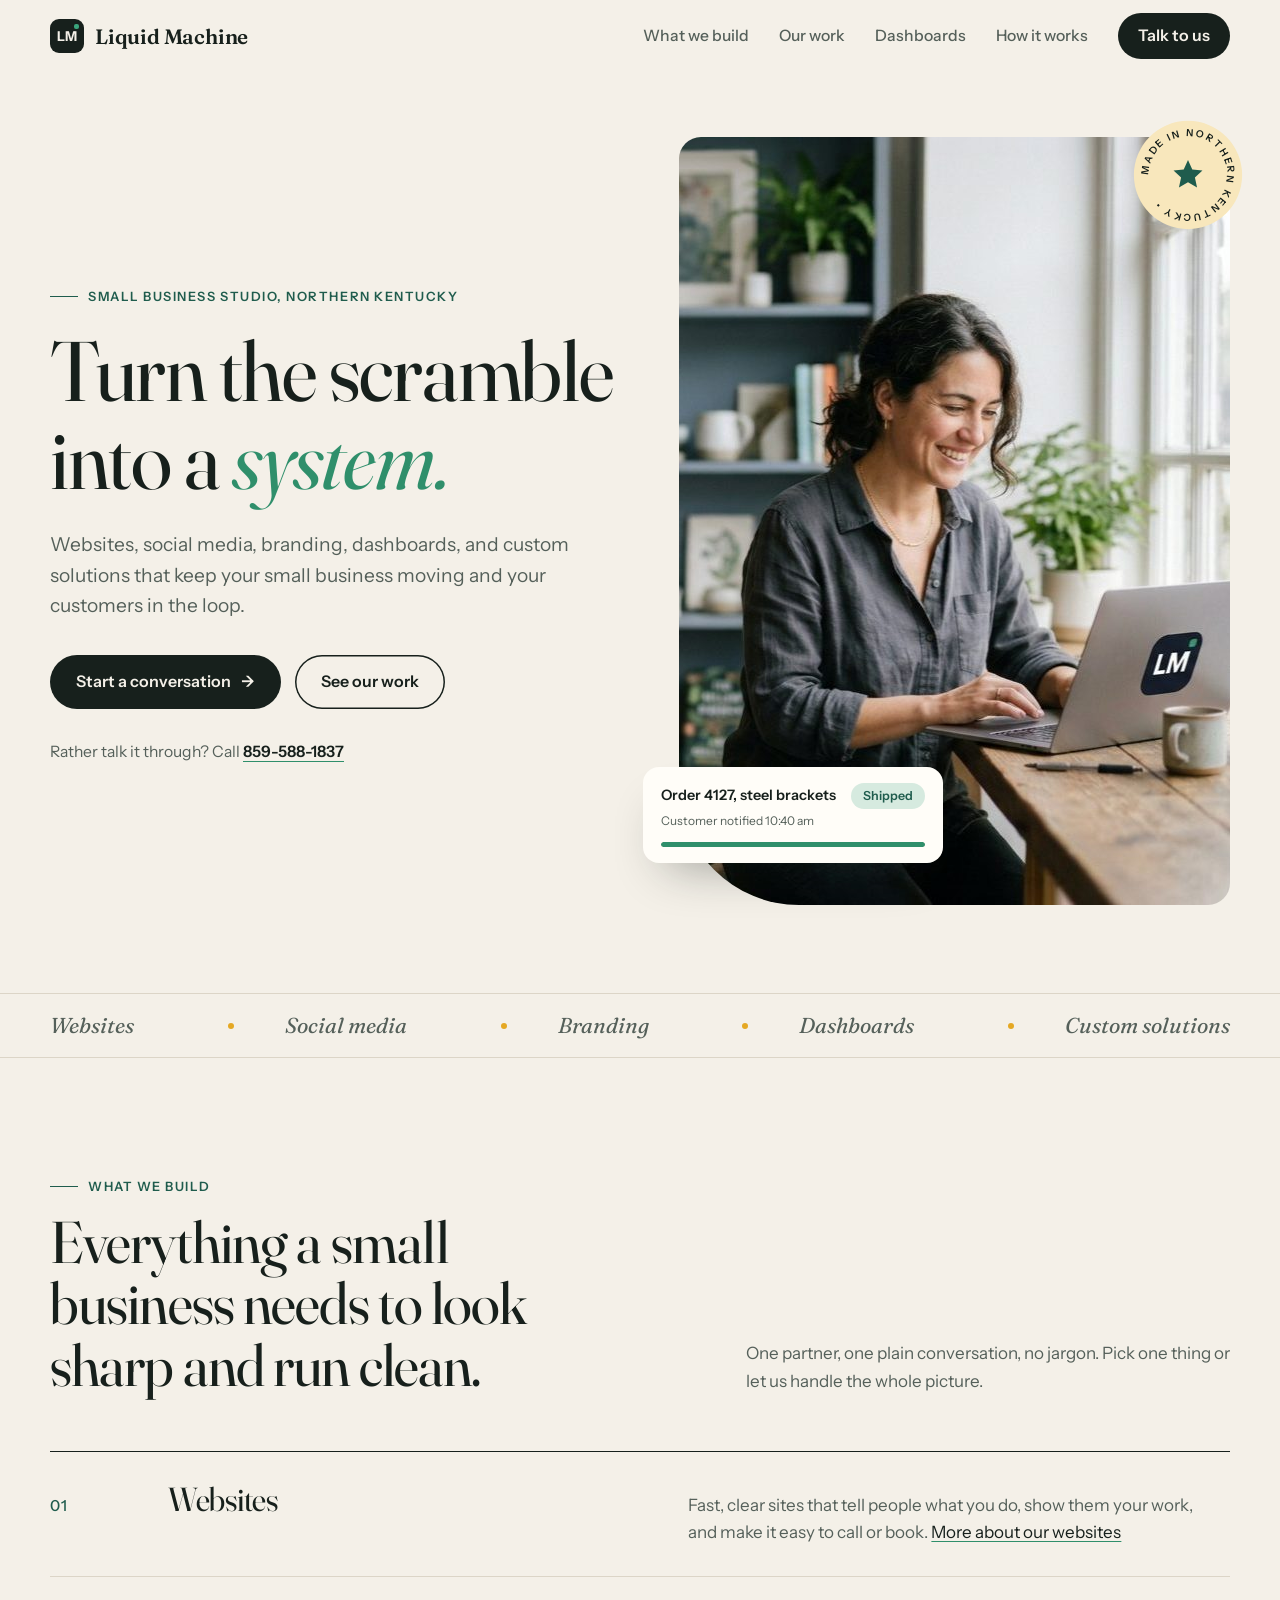
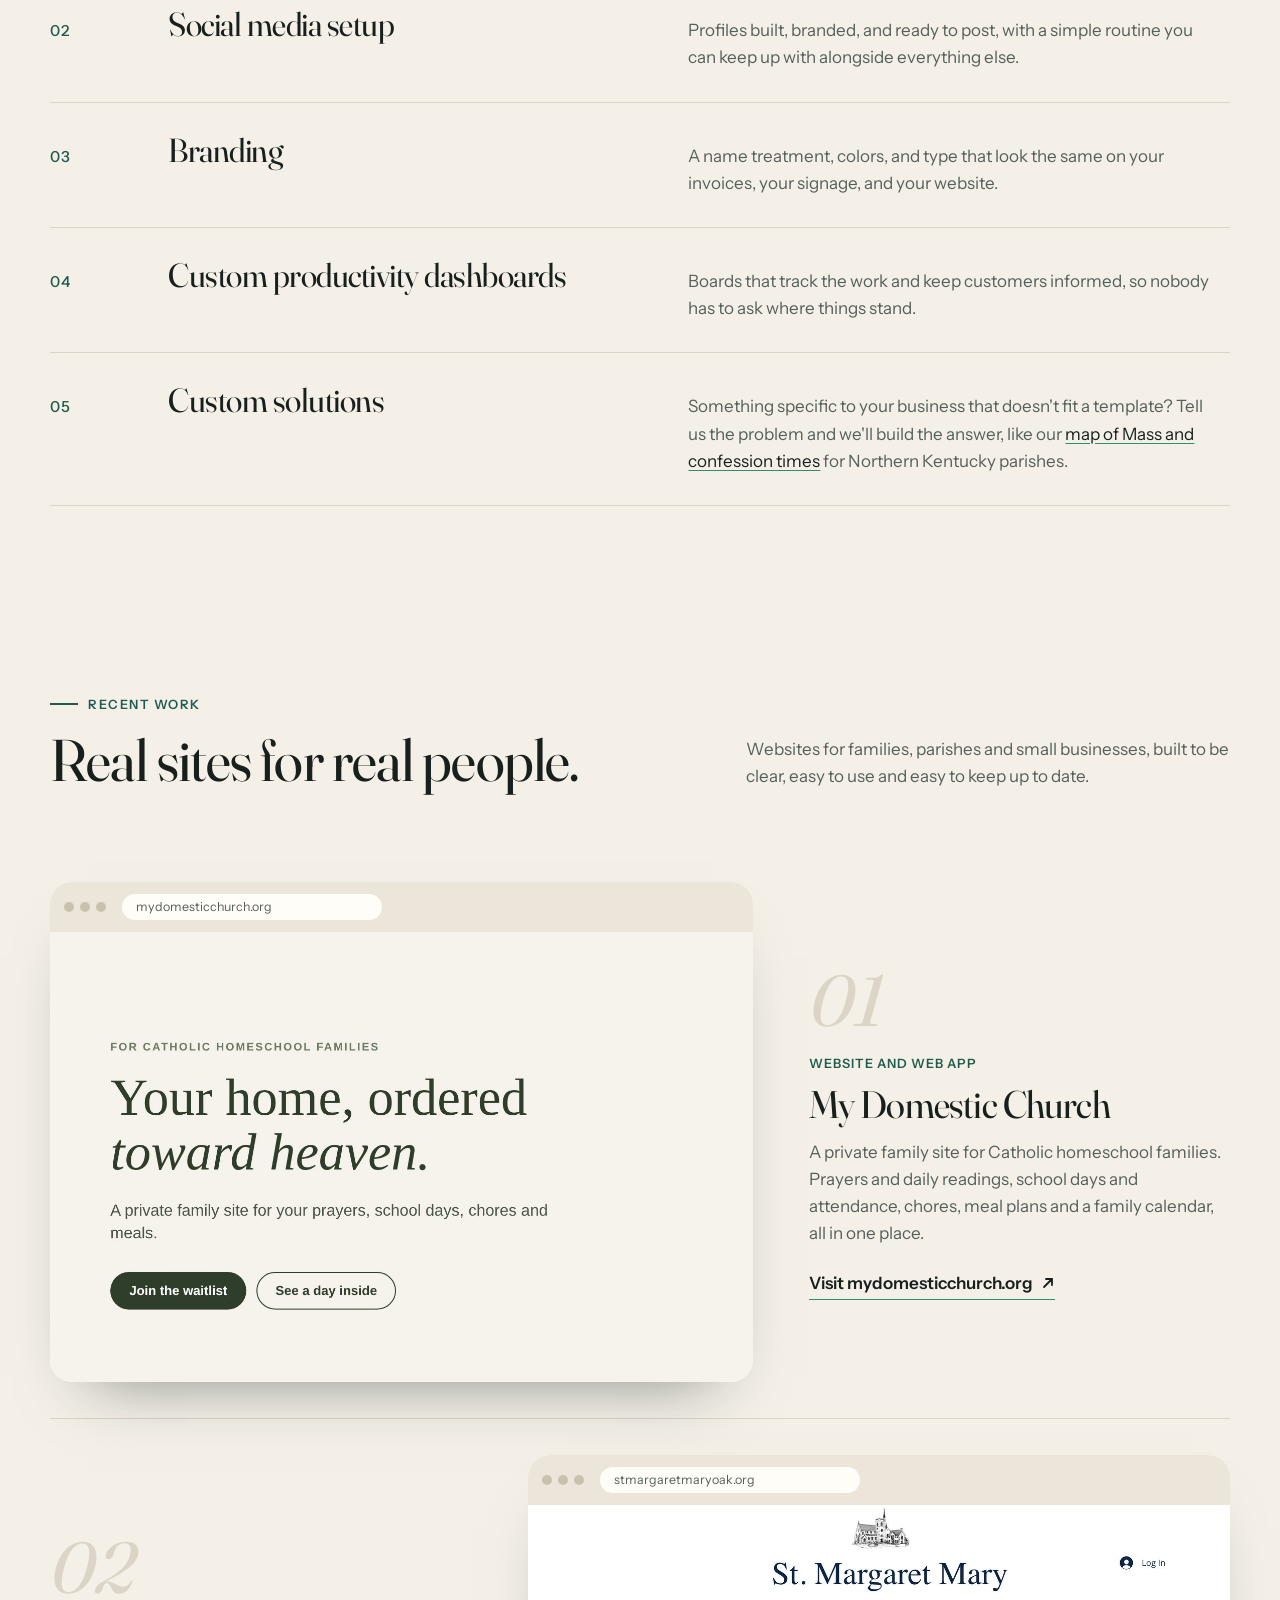
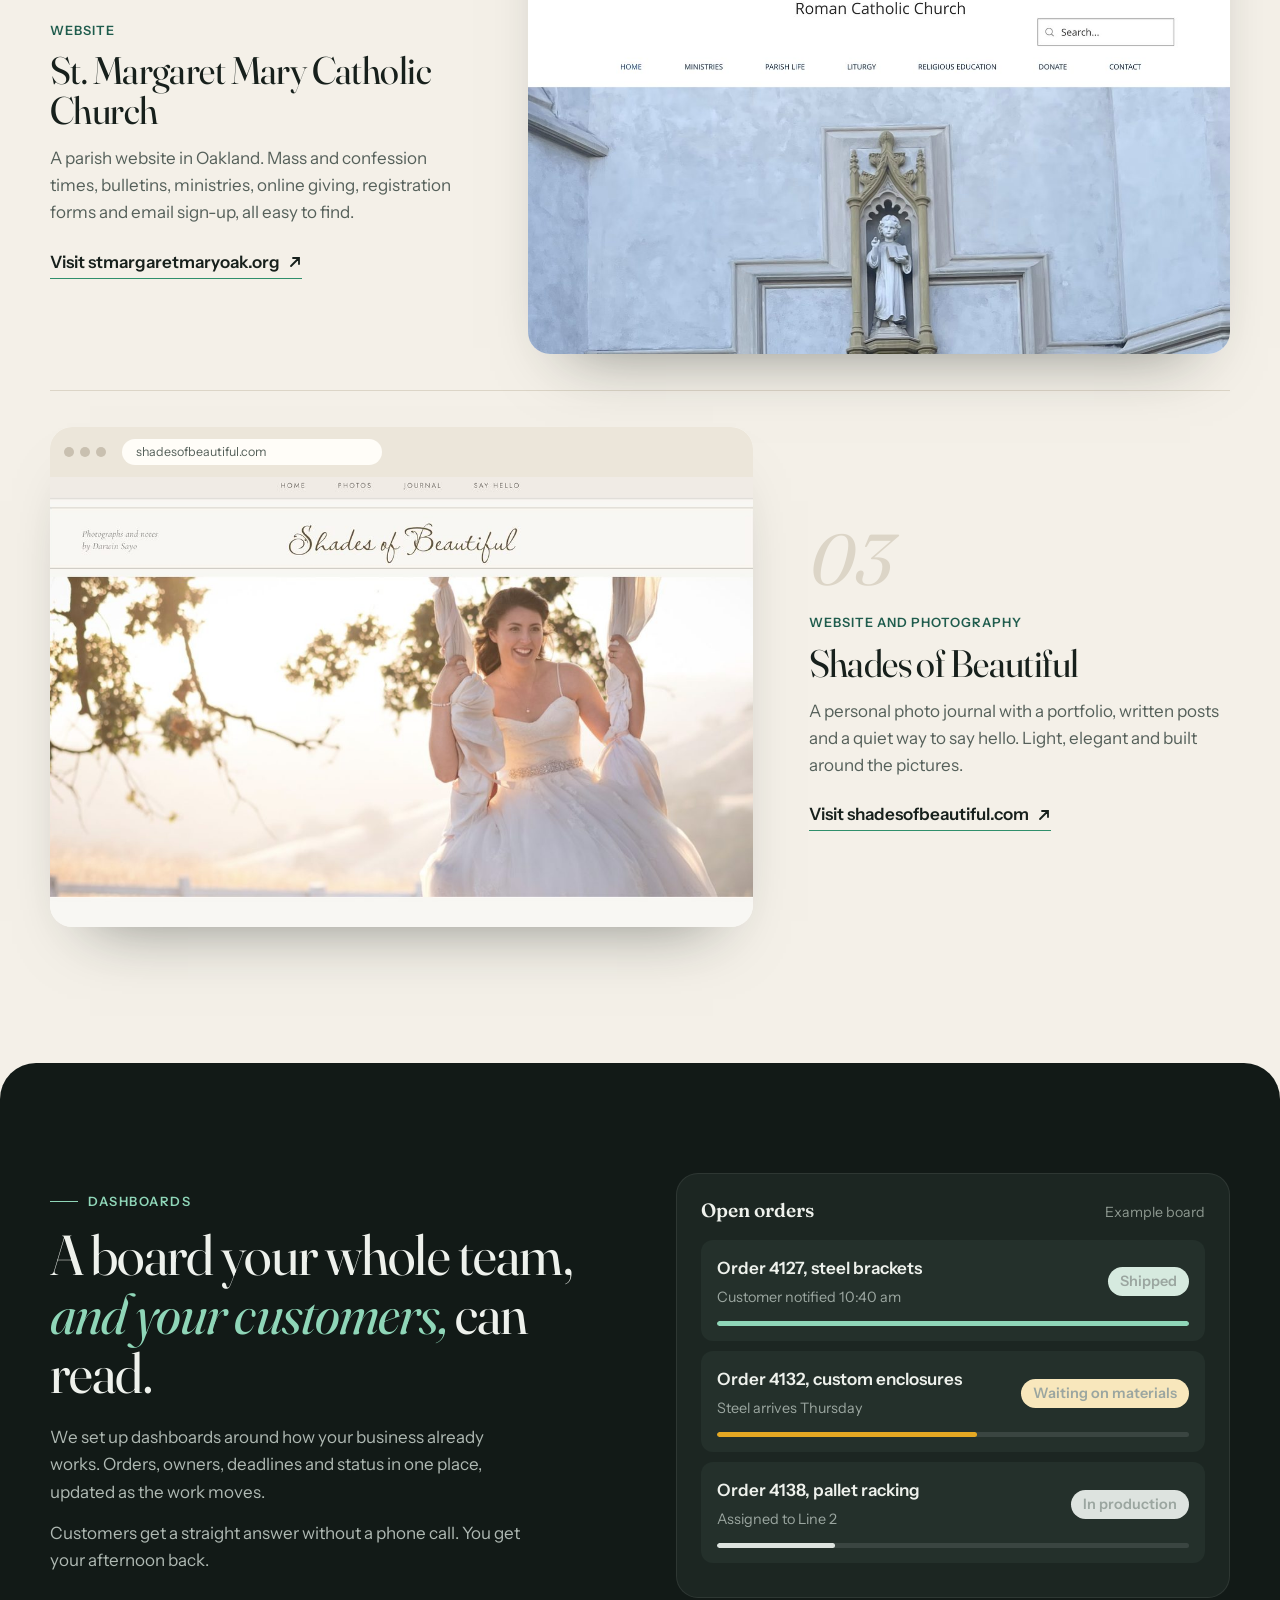
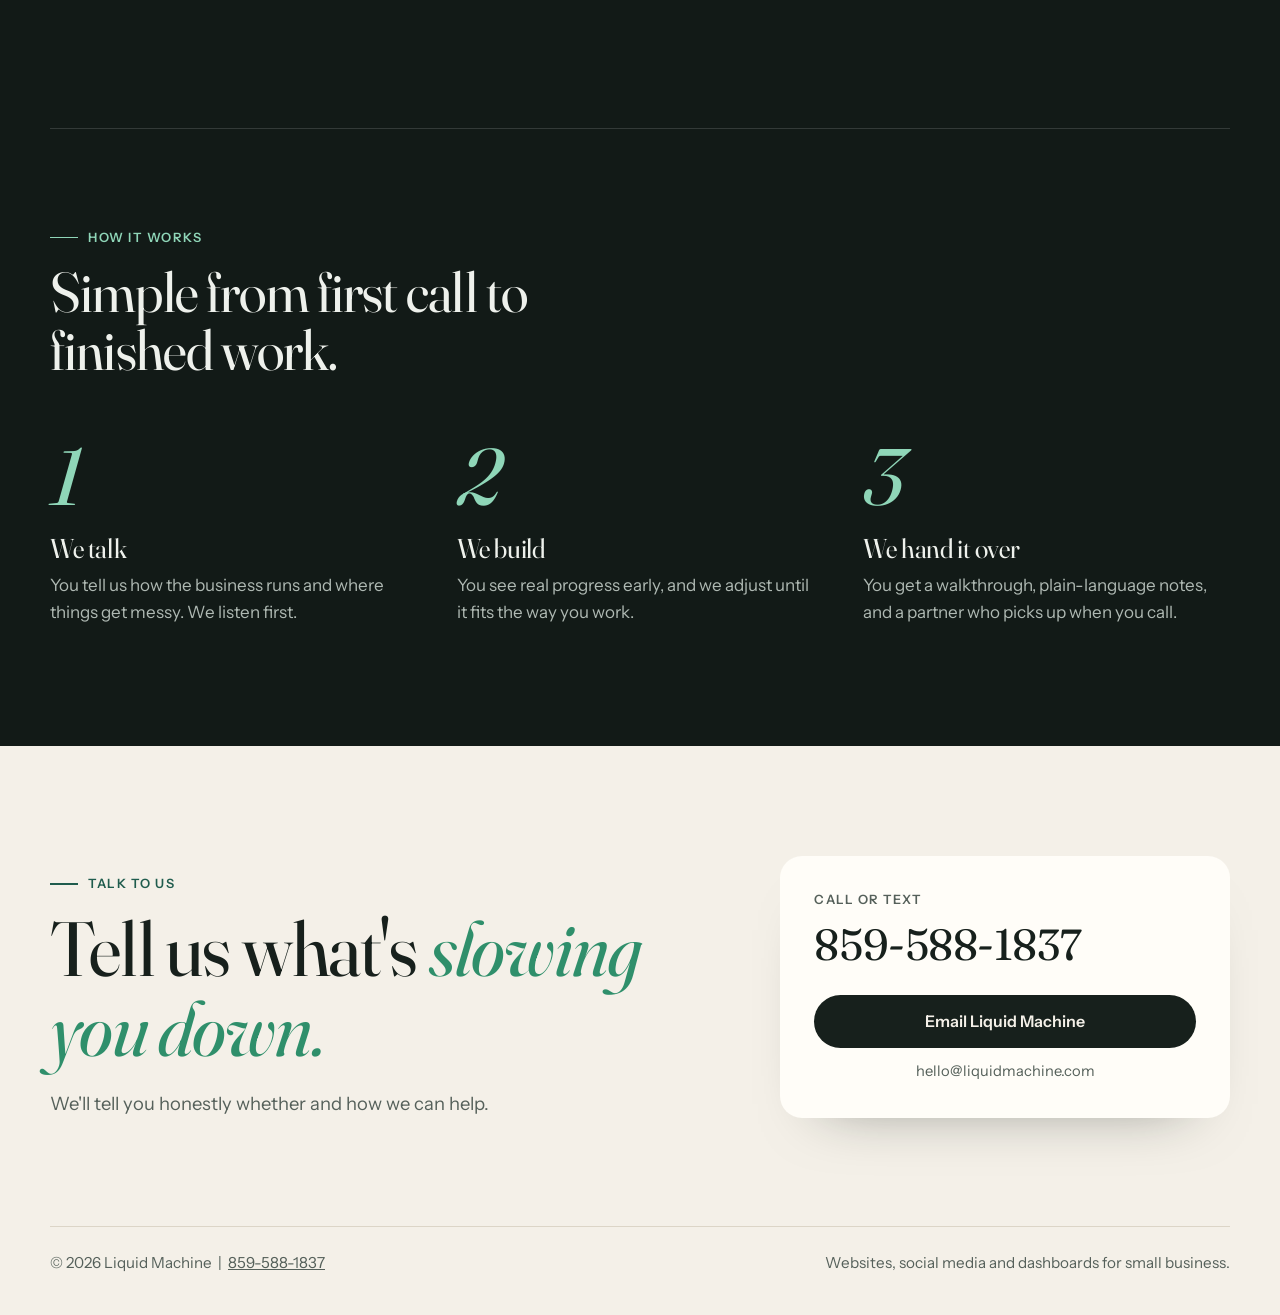
==== index.html @ ddb54cb4 "Redesign home page: warm editorial studio look Warm paper palette, Fraunces display serif, sticky he" ====
<!doctype html>
<html lang="en">
<head>
<!-- Google Tag Manager -->
<script>(function(w,d,s,l,i){w[l]=w[l]||[];w[l].push({'gtm.start':new Date().getTime(),event:'gtm.js'});var f=d.getElementsByTagName(s)[0],j=d.createElement(s),dl=l!='dataLayer'?'&l='+l:'';j.async=true;j.src='https://www.googletagmanager.com/gtm.js?id='+i+dl;f.parentNode.insertBefore(j,f);})(window,document,'script','dataLayer','GTM-MW7QKGRG');</script>
<!-- End Google Tag Manager -->
<meta charset="utf-8">
<meta name="viewport" content="width=device-width, initial-scale=1">
<title>Liquid Machine | Websites, social media and custom solutions for Northern Kentucky small business</title>
<meta name="description" content="Liquid Machine builds websites, sets up social media, shapes brands, and creates dashboards and custom solutions for small businesses in Northern Kentucky.">
<link rel="icon" href="/favicon.svg" type="image/svg+xml">
<meta property="og:title" content="Liquid Machine">
<meta property="og:description" content="Websites, social media, branding and custom dashboards for small business.">
<meta property="og:type" content="website">
<meta name="theme-color" content="#F4F0E8">
<link rel="preload" as="image" href="/hero.jpg">
<meta property="og:image" content="https://liquidmachine.com/hero.jpg">
<link rel="preconnect" href="https://fonts.googleapis.com">
<link rel="preconnect" href="https://fonts.gstatic.com" crossorigin>
<link href="https://fonts.googleapis.com/css2?family=Fraunces:ital,opsz,wght@0,9..144,400;0,9..144,600;1,9..144,400;1,9..144,600&family=Instrument+Sans:wght@400;500;600&display=swap" rel="stylesheet">
<style>
:root{
  --paper:#F4F0E8;      /* warm studio paper */
  --card:#FFFDF8;
  --ink:#17201C;        /* near-black, green-leaning */
  --ink-soft:#55605A;
  --line:#DCD5C7;
  --spruce:#2F8F6B;     /* brand green, deepened for text contrast */
  --spruce-deep:#1F5C4D;
  --spruce-pale:#D6EADF;
  --amber:#E5A823;
  --amber-pale:#F8E7BC;
  --night:#121A17;
  --r:22px;
}
*{box-sizing:border-box;margin:0}
html{scroll-behavior:smooth}
body{background:var(--paper);color:var(--ink);font:400 1.0625rem/1.6 "Instrument Sans",system-ui,sans-serif;-webkit-font-smoothing:antialiased}
h1,h2,h3{font-family:"Fraunces",Georgia,serif;font-weight:400;letter-spacing:-.015em;line-height:1.04;font-variation-settings:"opsz" 120}
em{font-style:italic}
a{color:inherit}
:focus-visible{outline:3px solid var(--spruce);outline-offset:3px;border-radius:6px}
.wrap{width:min(1180px,100% - 40px);margin-inline:auto}
.eyebrow{display:inline-flex;align-items:center;gap:10px;font:600 .8rem "Instrument Sans",sans-serif;letter-spacing:.12em;text-transform:uppercase;color:var(--spruce-deep)}
.eyebrow::before{content:"";width:28px;height:1.5px;background:currentColor}

/* header */
header{position:sticky;top:0;z-index:10;background:rgba(244,240,232,.9);backdrop-filter:saturate(1.4) blur(10px);-webkit-backdrop-filter:saturate(1.4) blur(10px);border-bottom:1px solid transparent;transition:border-color .2s}
header.scrolled{border-bottom-color:var(--line)}
header .wrap{display:flex;align-items:center;justify-content:space-between;gap:16px;height:72px}
.brand{display:flex;align-items:center;gap:11px;font:600 1.3rem "Fraunces",serif;text-decoration:none;letter-spacing:-.01em}
.mark{width:34px;height:34px;border-radius:9px;background:var(--ink);color:var(--paper);display:grid;place-items:center;font:700 .85rem "Instrument Sans",sans-serif;letter-spacing:-.02em;position:relative}
.mark::after{content:"";position:absolute;right:5px;top:5px;width:5px;height:5px;border-radius:2px;background:#3AA57C}
nav{display:flex;gap:30px;align-items:center;font-weight:500;font-size:.98rem}
nav a{text-decoration:none;color:var(--ink-soft)}
nav a:hover{color:var(--ink)}
.btn{display:inline-flex;align-items:center;gap:10px;background:var(--ink);color:var(--paper);font-weight:600;text-decoration:none;padding:14px 26px;border-radius:999px;transition:transform .15s,background .15s;border:0;cursor:pointer;font-size:1rem;font-family:inherit}
.btn:hover{background:var(--spruce-deep);transform:translateY(-2px)}
.btn.ghost{background:transparent;color:var(--ink);box-shadow:inset 0 0 0 1.5px var(--ink)}
.btn.ghost:hover{background:var(--ink);color:var(--paper)}
nav .btn{padding:10px 20px;color:var(--paper)}
nav .btn:hover{color:var(--paper)}

/* hero */
.hero{padding:64px 0 88px}
.hero .wrap{display:grid;grid-template-columns:1.02fr .98fr;gap:56px;align-items:center}
.hero h1{font-size:clamp(3rem,6.6vw,5.9rem);margin:22px 0 26px}
.hero h1 em{color:var(--spruce)}
.hero .lead{font-size:1.2rem;color:var(--ink-soft);max-width:40ch;margin-bottom:34px}
.hero .actions{display:flex;gap:14px;flex-wrap:wrap;align-items:center}
.hero .call{margin-top:30px;font-size:.98rem;color:var(--ink-soft)}
.hero .call a{color:var(--ink);font-weight:600;text-decoration:none;border-bottom:1.5px solid var(--spruce)}
.photo{position:relative}
.photo img{display:block;width:100%;aspect-ratio:4/4.4;object-fit:cover;object-position:68% center;border-radius:var(--r) var(--r) var(--r) 120px}
.status{position:absolute;left:-36px;bottom:42px;width:min(300px,80%);background:var(--card);border-radius:16px;padding:16px 18px;box-shadow:0 24px 50px -24px rgba(23,32,28,.45);font-size:.9rem}
.status b{display:block;font-weight:600}
.status small{display:block;color:var(--ink-soft);margin-top:2px}
.status .row{display:flex;justify-content:space-between;align-items:center;gap:10px}
.status .bar{height:5px;border-radius:5px;background:var(--line);margin-top:12px;overflow:hidden}
.status .bar i{display:block;height:100%;width:100%;background:var(--spruce);border-radius:5px}
.stamp{position:absolute;right:-14px;top:-18px;width:112px;height:112px}
.stamp text{font:600 10.5px "Instrument Sans",sans-serif;letter-spacing:.22em;text-transform:uppercase;fill:var(--ink)}

/* strip */
.strip{border-block:1px solid var(--line);padding:18px 0;overflow:hidden}
.strip ul{list-style:none;padding:0;display:flex;gap:36px;justify-content:space-between;flex-wrap:wrap;font:400 1.35rem "Fraunces",serif;font-style:italic;color:var(--ink-soft)}
.strip li{display:flex;align-items:center;gap:36px}
.strip li+li::before{content:"";width:6px;height:6px;border-radius:50%;background:var(--amber);margin-left:-36px;margin-right:0;position:relative;left:-15px}

/* section heads */
.head{display:grid;grid-template-columns:1fr 1fr;gap:40px;align-items:end;margin-bottom:56px}
.head h2{font-size:clamp(2.4rem,4.6vw,3.9rem);margin-top:16px}
.head p{color:var(--ink-soft);max-width:44ch;justify-self:end}

/* services */
.services{padding:110px 0 90px}
.svc-list{list-style:none;padding:0;counter-reset:n;border-top:1px solid var(--ink)}
.svc{display:grid;grid-template-columns:90px 1fr 1.1fr;gap:28px;align-items:baseline;padding:30px 0;border-bottom:1px solid var(--line);counter-increment:n;transition:background .2s,padding .2s}
.svc::before{content:"0" counter(n);font:500 .95rem "Instrument Sans",sans-serif;color:var(--spruce-deep);letter-spacing:.06em}
.svc h3{font-size:clamp(1.7rem,2.6vw,2.3rem)}
.svc p{color:var(--ink-soft);max-width:48ch}
.svc p a{color:var(--ink);text-underline-offset:3px;text-decoration-color:var(--spruce)}
@media (hover:hover){.svc:hover{background:var(--card);padding-inline:20px;border-radius:14px;border-bottom-color:transparent}}

/* recent work */
.work{padding:90px 0 100px}
.case{display:grid;grid-template-columns:1.25fr .75fr;gap:56px;align-items:center;text-decoration:none;padding:36px 0}
.case+.case{border-top:1px solid var(--line)}
.case:nth-of-type(even){grid-template-columns:.75fr 1.25fr}
.case:nth-of-type(even) .shot{order:2}
.shot{background:var(--card);border-radius:var(--r);overflow:hidden;box-shadow:0 34px 64px -40px rgba(23,32,28,.55);transition:transform .35s cubic-bezier(.2,.7,.2,1),box-shadow .35s}
.shot .frame{display:flex;gap:6px;align-items:center;padding:12px 14px;background:#ECE6DA}
.shot .frame i{width:10px;height:10px;border-radius:50%;background:#C9C0B0}
.shot .frame span{margin-left:10px;flex:1;max-width:260px;background:var(--card);border-radius:999px;padding:3px 14px;font-size:.78rem;color:var(--ink-soft);white-space:nowrap;overflow:hidden;text-overflow:ellipsis}
.shot img{display:block;width:100%;height:auto;aspect-ratio:10/6.4;object-fit:cover;object-position:top center}
.case:hover .shot{transform:translateY(-6px) rotate(-.4deg);box-shadow:0 44px 70px -40px rgba(23,32,28,.6)}
.case .num{font:400 4.5rem/1 "Fraunces",serif;font-style:italic;color:var(--line)}
.case .tag{display:inline-block;margin:18px 0 10px;font-size:.8rem;font-weight:600;letter-spacing:.08em;text-transform:uppercase;color:var(--spruce-deep)}
.case h3{font-size:clamp(1.9rem,3vw,2.6rem);margin-bottom:14px}
.case p{color:var(--ink-soft);max-width:40ch}
.case .visit{display:inline-flex;gap:8px;align-items:center;margin-top:22px;font-weight:600;border-bottom:1.5px solid var(--spruce);padding-bottom:2px}
.case .visit svg{transition:transform .2s}
.case:hover .visit svg{transform:translate(3px,-3px)}

/* dashboards */
.board{background:var(--night);color:#EEF1EC;padding:110px 0;border-radius:36px 36px 0 0}
.board .wrap{display:grid;grid-template-columns:1fr 1fr;gap:72px;align-items:center}
.board .eyebrow{color:#8FD6B8}
.board h2{font-size:clamp(2.3rem,4.4vw,3.7rem);margin:16px 0 22px}
.board h2 em{color:#8FD6B8}
.board p{color:#AFB9B3;max-width:44ch;margin-bottom:14px}
.card{background:#1C2622;border:1px solid rgba(255,255,255,.08);border-radius:var(--r);padding:24px}
.card-head{display:flex;justify-content:space-between;align-items:baseline;margin-bottom:16px}
.card-head b{font:600 1.2rem "Fraunces",serif}
.card-head small{color:#8C978F}
.job{display:grid;grid-template-columns:1fr auto;gap:4px 12px;background:#24302B;padding:15px 16px;border-radius:12px;margin-bottom:10px}
.job b{font-weight:600}
.job span{font-size:.9rem;color:#9BA6A0}
.pill{font-size:.78rem;font-weight:600;padding:3px 12px;border-radius:999px;align-self:center;grid-row:span 2}
.p1{background:var(--spruce-pale);color:var(--spruce-deep)}
.p2{background:var(--amber-pale);color:#7A5400}
.p3{background:#DDE3DF;color:var(--ink)}
.bar{grid-column:1/-1;height:5px;border-radius:5px;background:rgba(255,255,255,.1);overflow:hidden;margin-top:8px}
.bar i{display:block;height:100%;background:#8FD6B8;border-radius:5px}
.card .job:nth-child(3) .bar i{background:var(--amber)}
.card .job:nth-child(4) .bar i{background:#DDE3DF}
.job{transition:opacity .5s ease,transform .5s cubic-bezier(.2,.7,.2,1)}
.card .job:nth-child(3){transition-delay:.15s}.card .job:nth-child(4){transition-delay:.3s}
.js .card:not(.in) .job{opacity:0;transform:translateY(14px)}
.js .card.in .bar i{animation:fill 1.2s cubic-bezier(.3,.7,.2,1) .5s both}
@keyframes fill{from{width:0}}

/* process */
.process{background:var(--night);color:#EEF1EC;padding:20px 0 120px}
.process .inner{border-top:1px solid rgba(255,255,255,.14);padding-top:90px}
.process h2{font-size:clamp(2.3rem,4.4vw,3.7rem);max-width:16ch;margin:16px 0 56px}
.process .eyebrow{color:#8FD6B8}
.steps{display:grid;grid-template-columns:repeat(3,1fr);gap:40px;counter-reset:s}
.step{counter-increment:s}
.step::before{content:counter(s);display:block;font:400 5rem/1 "Fraunces",serif;font-style:italic;color:#8FD6B8;margin-bottom:18px}
.step h3{font-size:1.7rem;margin-bottom:10px}
.step p{color:#AFB9B3;max-width:32ch}

/* contact */
.contact{padding:110px 0 80px}
.contact .wrap{display:grid;grid-template-columns:1.2fr .8fr;gap:56px;align-items:end}
.contact h2{font-size:clamp(2.8rem,6vw,5.2rem);margin-top:16px}
.contact h2 em{color:var(--spruce)}
.contact p{color:var(--ink-soft);margin-top:20px;max-width:40ch;font-size:1.15rem}
.reach{background:var(--card);border-radius:var(--r);padding:34px;box-shadow:0 30px 60px -44px rgba(23,32,28,.5)}
.reach small{display:block;font-size:.8rem;font-weight:600;letter-spacing:.1em;text-transform:uppercase;color:var(--ink-soft)}
.reach .phone{display:block;font:400 clamp(2rem,3.4vw,2.8rem) "Fraunces",serif;text-decoration:none;margin:6px 0 24px;letter-spacing:-.01em}
.reach .phone:hover{color:var(--spruce-deep)}
.reach .btn{width:100%;justify-content:center}
.reach .mail{display:block;text-align:center;margin-top:12px;font-size:.92rem;color:var(--ink-soft)}
footer{padding:28px 0 40px;color:var(--ink-soft);font-size:.95rem}
footer .wrap{display:flex;justify-content:space-between;gap:12px;flex-wrap:wrap;border-top:1px solid var(--line);padding-top:24px}

/* entrance */
.js .rise{opacity:0;transform:translateY(18px);transition:opacity .7s ease,transform .7s cubic-bezier(.2,.7,.2,1)}
.js .rise.in{opacity:1;transform:none}
@media (prefers-reduced-motion:reduce){.job,.js .rise{transition:none}.js .card.in .bar i{animation:none}.shot,.case .visit svg{transition:none}}

@media (max-width:900px){
  nav a:not(.btn){display:none}
  .hero{padding:36px 0 64px}
  .hero .wrap,.board .wrap,.contact .wrap,.head{grid-template-columns:1fr}
  .hero .wrap{gap:48px}
  .photo{margin:0 6px 0 18px}
  .photo img{aspect-ratio:4/3.8}
  .status{left:-18px}
  .stamp{width:92px;height:92px;right:-6px}
  .head{gap:16px;margin-bottom:36px}
  .head p{justify-self:start}
  .svc{grid-template-columns:1fr;gap:6px;padding:24px 0}
  .case,.case:nth-of-type(even){grid-template-columns:1fr;gap:28px}
  .case:nth-of-type(even) .shot{order:0}
  .case .num{display:none}
  .case .tag{margin-top:0}
  .board .wrap{gap:44px}
  .steps{grid-template-columns:1fr;gap:34px}
  .strip ul{justify-content:flex-start;gap:8px 30px;font-size:1.1rem}
  .strip li+li::before{display:none}
  .services,.work,.board,.contact{padding-block:72px}
  .process{padding-bottom:80px}
  .process .inner{padding-top:64px}
}
</style>
</head>
<body>
<!-- Google Tag Manager (noscript) -->
<noscript><iframe src="https://www.googletagmanager.com/ns.html?id=GTM-MW7QKGRG" height="0" width="0" style="display:none;visibility:hidden"></iframe></noscript>
<!-- End Google Tag Manager (noscript) -->

<header>
  <div class="wrap">
    <a class="brand" href="#top" aria-label="Liquid Machine home"><span class="mark" aria-hidden="true">LM</span>Liquid Machine</a>
    <nav aria-label="Main">
      <a href="#services">What we build</a>
      <a href="#work">Our work</a>
      <a href="#dashboards">Dashboards</a>
      <a href="#process">How it works</a>
      <a class="btn" href="#contact">Talk to us</a>
    </nav>
  </div>
</header>

<main id="top">
<section class="hero">
  <div class="wrap">
    <div class="copy">
      <span class="eyebrow">Small business studio, Northern Kentucky</span>
      <h1>Turn the scramble into a <em>system.</em></h1>
      <p class="lead">Websites, social media, branding, dashboards, and custom solutions that keep your small business moving and your customers in the loop.</p>
      <div class="actions">
        <a class="btn" href="#contact">Start a conversation <span aria-hidden="true">&rarr;</span></a>
        <a class="btn ghost" href="#work">See our work</a>
      </div>
      <p class="call">Rather talk it through? Call <a href="tel:+18595881837">859-588-1837</a></p>
    </div>
    <div class="photo">
      <img src="/hero.jpg" alt="A small business owner smiling at her laptop by a sunny café window" width="1428" height="768">
      <svg class="stamp" viewBox="0 0 120 120" aria-hidden="true">
        <circle cx="60" cy="60" r="58" fill="#F8E7BC"/>
        <path id="ring" d="M60 60m-42 0a42 42 0 1 1 84 0a42 42 0 1 1-84 0" fill="none"/>
        <text><textPath href="#ring">Made in Northern Kentucky &bull; </textPath></text>
        <path d="M60 44l4.6 10 10.9 1.2-8.1 7.4 2.3 10.7L60 67.8 50.3 73.3l2.3-10.7-8.1-7.4 10.9-1.2z" fill="#1F5C4D"/>
      </svg>
      <div class="status" aria-hidden="true">
        <div class="row"><b>Order 4127, steel brackets</b><span class="pill p1">Shipped</span></div>
        <small>Customer notified 10:40 am</small>
        <div class="bar"><i></i></div>
      </div>
    </div>
  </div>
</section>

<div class="strip" aria-hidden="true">
  <div class="wrap">
    <ul><li>Websites</li><li>Social media</li><li>Branding</li><li>Dashboards</li><li>Custom solutions</li></ul>
  </div>
</div>

<section class="services" id="services">
  <div class="wrap">
    <div class="head rise">
      <div><span class="eyebrow">What we build</span><h2>Everything a small business needs to look sharp and run clean.</h2></div>
      <p>One partner, one plain conversation, no jargon. Pick one thing or let us handle the whole picture.</p>
    </div>
    <ol class="svc-list">
      <li class="svc"><h3>Websites</h3><p>Fast, clear sites that tell people what you do, show them your work, and make it easy to call or book. <a href="/websites/">More about our websites</a></p></li>
      <li class="svc"><h3>Social media setup</h3><p>Profiles built, branded, and ready to post, with a simple routine you can keep up with alongside everything else.</p></li>
      <li class="svc"><h3>Branding</h3><p>A name treatment, colors, and type that look the same on your invoices, your signage, and your website.</p></li>
      <li class="svc"><h3>Custom productivity dashboards</h3><p>Boards that track the work and keep customers informed, so nobody has to ask where things stand.</p></li>
      <li class="svc"><h3>Custom solutions</h3><p>Something specific to your business that doesn't fit a template? Tell us the problem and we'll build the answer, like our <a href="https://manymanytoes.com/parishtimes/" target="_blank" rel="noopener">map of Mass and confession times</a> for Northern Kentucky parishes.</p></li>
    </ol>
  </div>
</section>

<section class="work" id="work">
  <div class="wrap">
    <div class="head rise">
      <div><span class="eyebrow">Recent work</span><h2>Real sites for real people.</h2></div>
      <p>Websites for families, parishes and small businesses, built to be clear, easy to use and easy to keep up to date.</p>
    </div>

    <a class="case rise" href="https://mydomesticchurch.org" target="_blank" rel="noopener">
      <div class="shot">
        <div class="frame"><i></i><i></i><i></i><span>mydomesticchurch.org</span></div>
        <img src="/work-mydomesticchurch.jpg" alt="My Domestic Church homepage: the headline Your home, ordered toward heaven, for Catholic homeschool families" width="1400" height="970" loading="lazy">
      </div>
      <div class="cap">
        <span class="num" aria-hidden="true">01</span><br>
        <span class="tag">Website and web app</span>
        <h3>My Domestic Church</h3>
        <p>A private family site for Catholic homeschool families. Prayers and daily readings, school days and attendance, chores, meal plans and a family calendar, all in one place.</p>
        <span class="visit">Visit mydomesticchurch.org <svg width="14" height="14" viewBox="0 0 14 14" aria-hidden="true"><path d="M3 11L11 3M5 3h6v6" stroke="currentColor" stroke-width="1.8" fill="none" stroke-linecap="round"/></svg></span>
      </div>
    </a>

    <a class="case rise" href="https://www.stmargaretmaryoak.org/" target="_blank" rel="noopener">
      <div class="shot">
        <div class="frame"><i></i><i></i><i></i><span>stmargaretmaryoak.org</span></div>
        <img src="/work-smm.jpg" alt="St. Margaret Mary Catholic Church homepage: parish name over a photo of a statue in a Gothic niche" width="1400" height="969" loading="lazy">
      </div>
      <div class="cap">
        <span class="num" aria-hidden="true">02</span><br>
        <span class="tag">Website</span>
        <h3>St. Margaret Mary Catholic Church</h3>
        <p>A parish website in Oakland. Mass and confession times, bulletins, ministries, online giving, registration forms and email sign-up, all easy to find.</p>
        <span class="visit">Visit stmargaretmaryoak.org <svg width="14" height="14" viewBox="0 0 14 14" aria-hidden="true"><path d="M3 11L11 3M5 3h6v6" stroke="currentColor" stroke-width="1.8" fill="none" stroke-linecap="round"/></svg></span>
      </div>
    </a>

    <a class="case rise" href="https://shadesofbeautiful.com" target="_blank" rel="noopener">
      <div class="shot">
        <div class="frame"><i></i><i></i><i></i><span>shadesofbeautiful.com</span></div>
        <img src="/work-shades.jpg" alt="Shades of Beautiful homepage: script wordmark above a sunlit photo of a bride on a fabric swing" width="1400" height="737" loading="lazy">
      </div>
      <div class="cap">
        <span class="num" aria-hidden="true">03</span><br>
        <span class="tag">Website and photography</span>
        <h3>Shades of Beautiful</h3>
        <p>A personal photo journal with a portfolio, written posts and a quiet way to say hello. Light, elegant and built around the pictures.</p>
        <span class="visit">Visit shadesofbeautiful.com <svg width="14" height="14" viewBox="0 0 14 14" aria-hidden="true"><path d="M3 11L11 3M5 3h6v6" stroke="currentColor" stroke-width="1.8" fill="none" stroke-linecap="round"/></svg></span>
      </div>
    </a>
  </div>
</section>

<section class="board" id="dashboards">
  <div class="wrap">
    <div class="rise">
      <span class="eyebrow">Dashboards</span>
      <h2>A board your whole team, <em>and your customers,</em> can read.</h2>
      <p>We set up dashboards around how your business already works. Orders, owners, deadlines and status in one place, updated as the work moves.</p>
      <p>Customers get a straight answer without a phone call. You get your afternoon back.</p>
    </div>
    <div class="card" aria-label="Example job board">
      <div class="card-head"><b>Open orders</b><small>Example board</small></div>
      <div class="job"><div><b>Order 4127, steel brackets</b></div><span class="pill p1">Shipped</span><span>Customer notified 10:40 am</span><div class="bar"><i style="width:100%"></i></div></div>
      <div class="job"><div><b>Order 4132, custom enclosures</b></div><span class="pill p2">Waiting on materials</span><span>Steel arrives Thursday</span><div class="bar"><i style="width:55%"></i></div></div>
      <div class="job"><div><b>Order 4138, pallet racking</b></div><span class="pill p3">In production</span><span>Assigned to Line 2</span><div class="bar"><i style="width:25%"></i></div></div>
    </div>
  </div>
</section>

<section class="process" id="process">
  <div class="wrap">
    <div class="inner">
      <span class="eyebrow">How it works</span>
      <h2>Simple from first call to finished work.</h2>
      <div class="steps">
        <div class="step rise"><h3>We talk</h3><p>You tell us how the business runs and where things get messy. We listen first.</p></div>
        <div class="step rise"><h3>We build</h3><p>You see real progress early, and we adjust until it fits the way you work.</p></div>
        <div class="step rise"><h3>We hand it over</h3><p>You get a walkthrough, plain-language notes, and a partner who picks up when you call.</p></div>
      </div>
    </div>
  </div>
</section>

<section class="contact" id="contact">
  <div class="wrap">
    <div>
      <span class="eyebrow">Talk to us</span>
      <h2>Tell us what's <em>slowing you down.</em></h2>
      <p>We'll tell you honestly whether and how we can help.</p>
    </div>
    <div class="reach">
      <!-- TODO: replace with the real business email or a contact form -->
      <small>Call or text</small>
      <a class="phone" href="tel:+18595881837">859-588-1837</a>
      <a class="btn" href="mailto:hello@liquidmachine.com?subject=Project%20inquiry">Email Liquid Machine</a>
      <span class="mail">hello@liquidmachine.com</span>
    </div>
  </div>
</section>
</main>

<footer>
  <div class="wrap"><span>&copy; 2026 Liquid Machine &nbsp;|&nbsp; <a href="tel:+18595881837">859-588-1837</a></span><span>Websites, social media and dashboards for small business.</span></div>
</footer>
<!-- Cloudflare Web Analytics --><script type='module' src='https://static.cloudflareinsights.com/beacon.min.js' data-cf-beacon='{"token": "c030f8a532584bfa90668305cb51b236"}'></script><!-- End Cloudflare Web Analytics -->
<script>
(function(){
  var head=document.querySelector("header");
  function onScroll(){head.classList.toggle("scrolled",window.scrollY>8)}
  window.addEventListener("scroll",onScroll,{passive:true});onScroll();
  var reduce=window.matchMedia("(prefers-reduced-motion: reduce)").matches;
  if(reduce||!("IntersectionObserver" in window))return;
  document.documentElement.classList.add("js");
  var io=new IntersectionObserver(function(entries){
    entries.forEach(function(e){if(e.isIntersecting){e.target.classList.add("in");io.unobserve(e.target)}});
  },{threshold:.2,rootMargin:"0px 0px -40px 0px"});
  document.querySelectorAll(".rise,.card").forEach(function(el){io.observe(el)});
})();
</script>
</body>
</html>
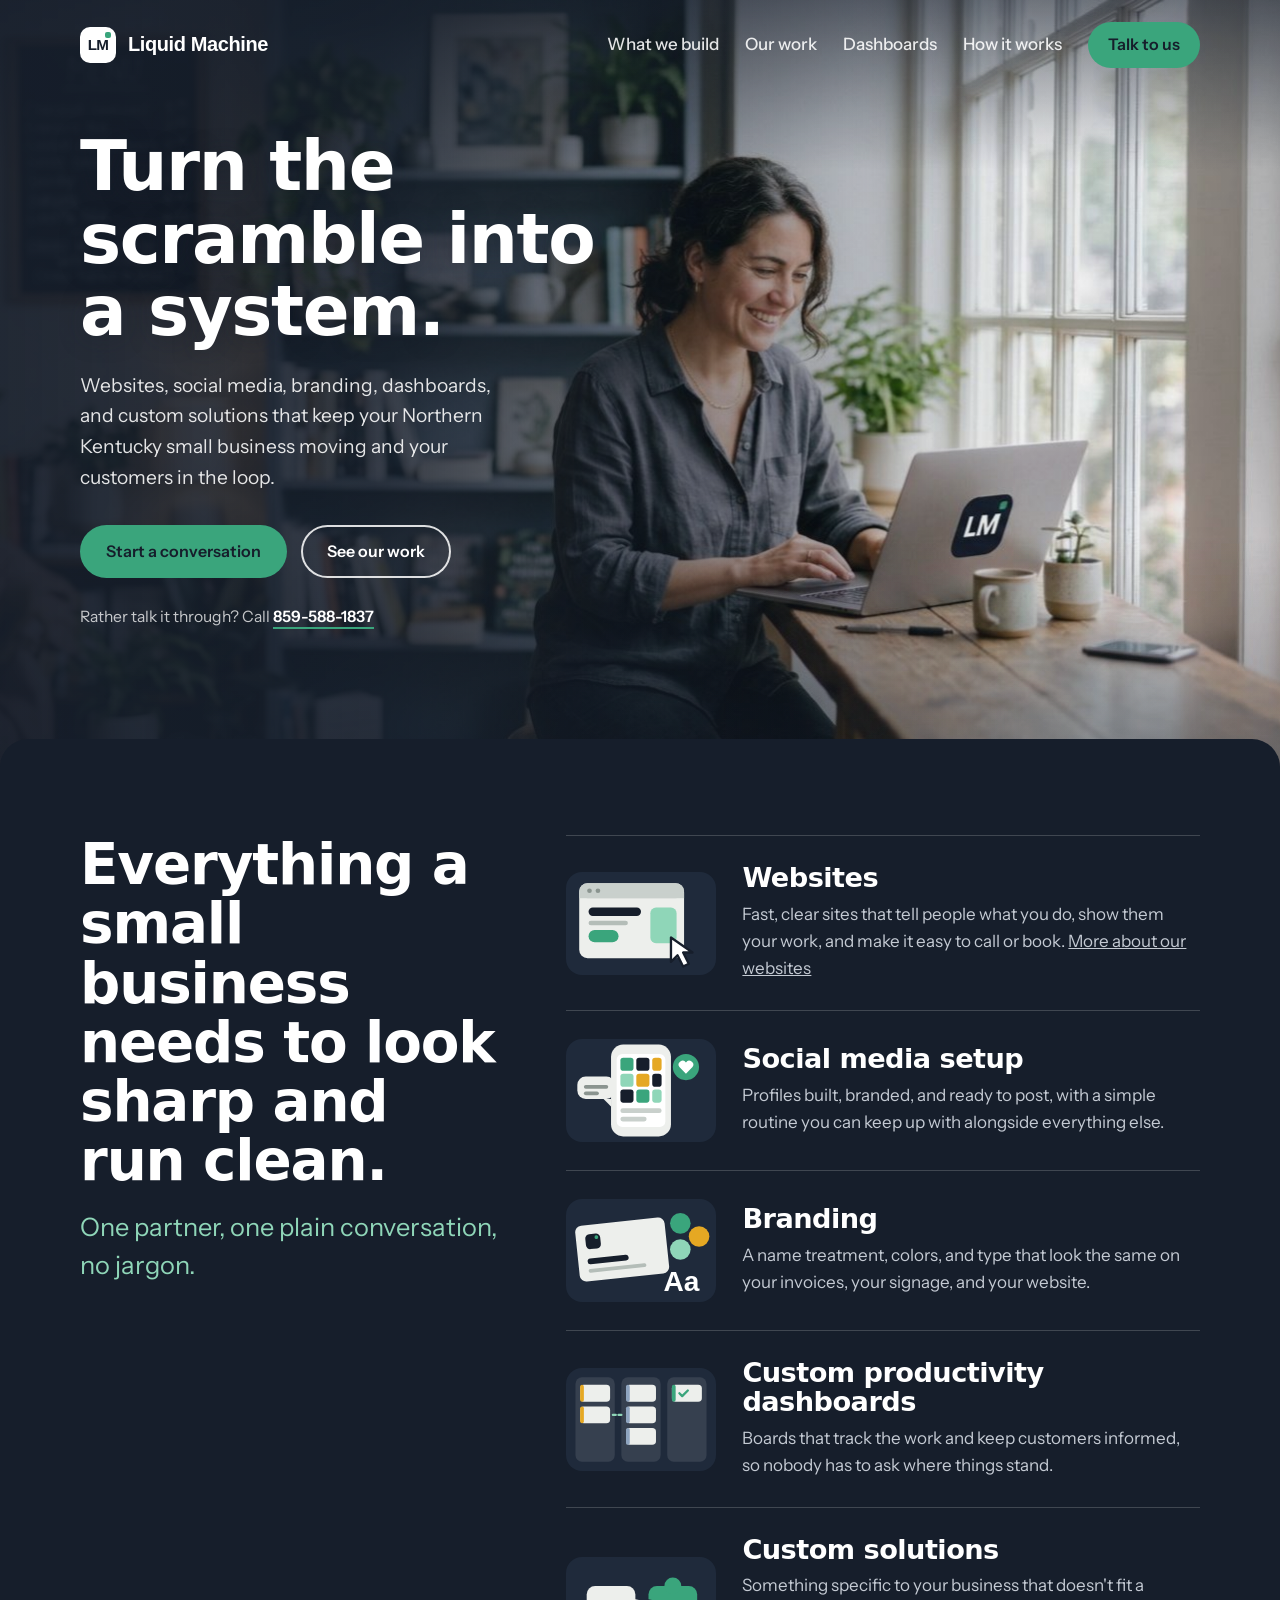
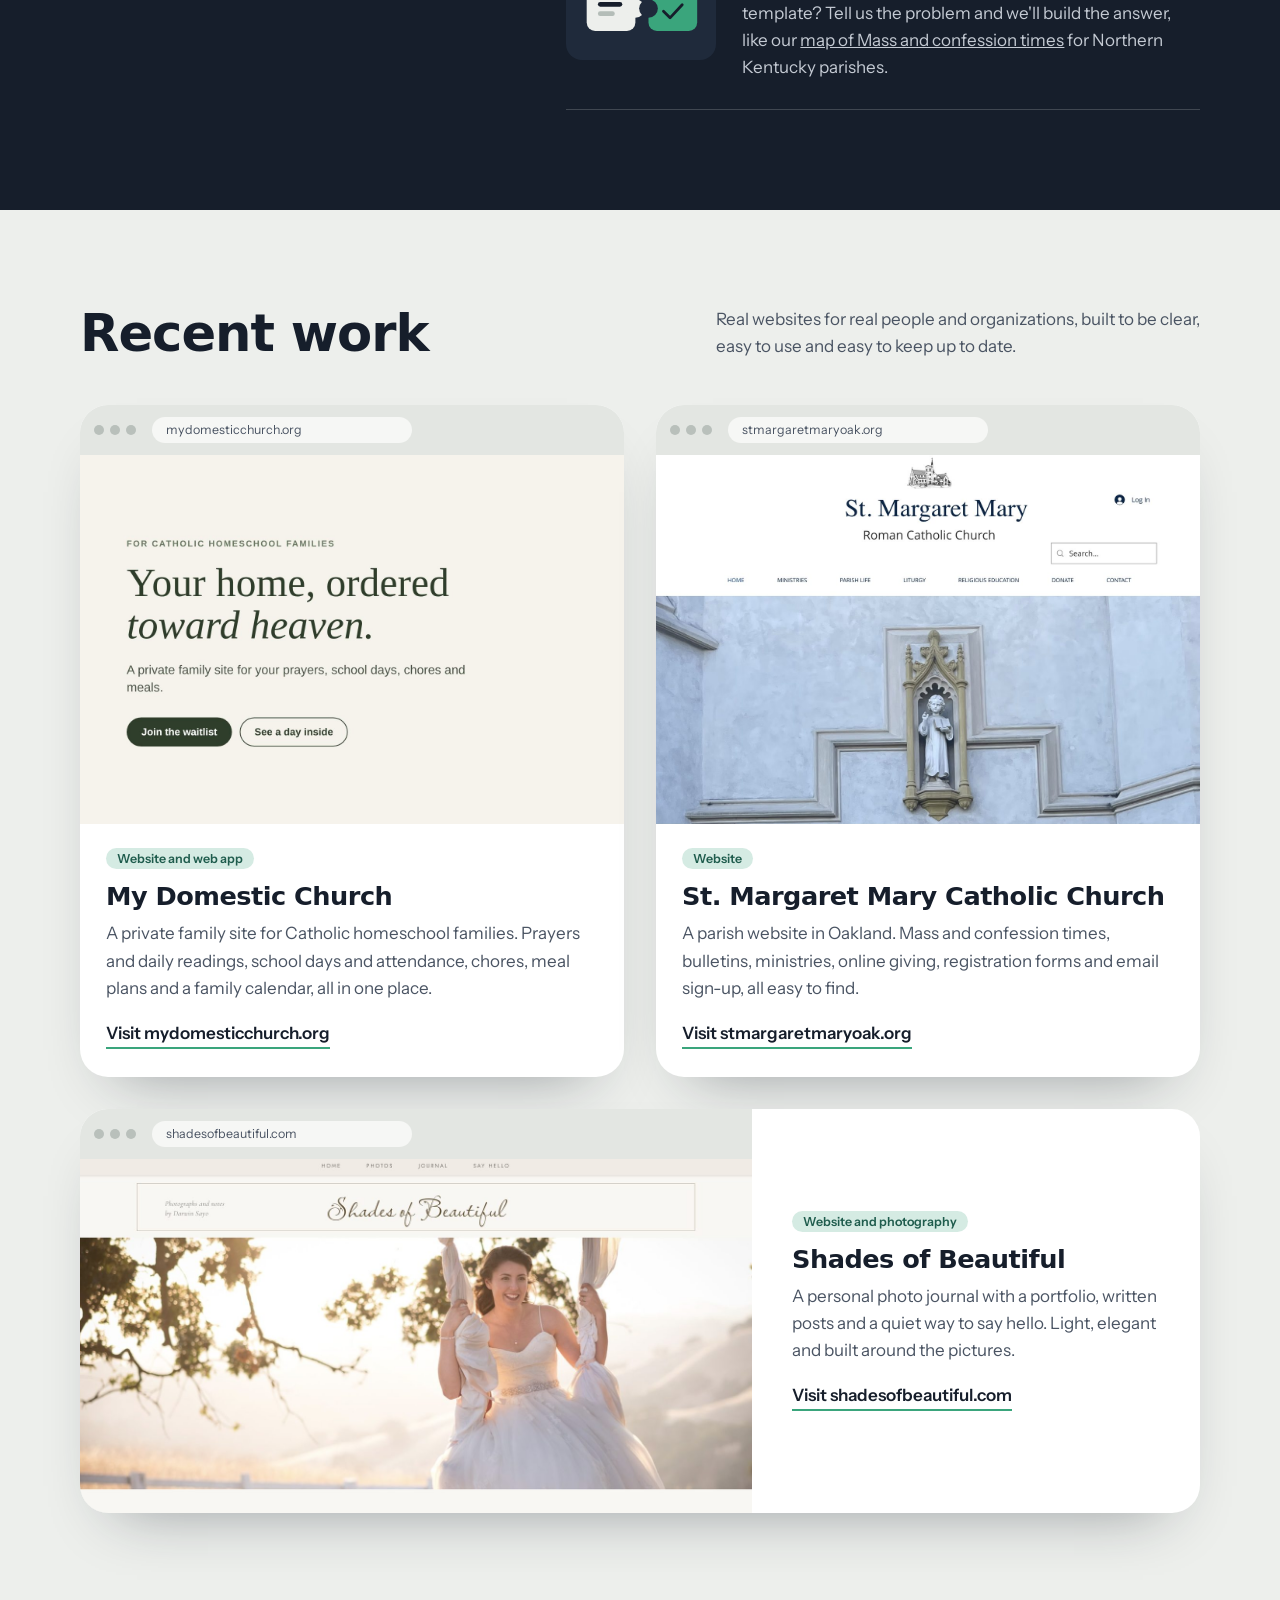
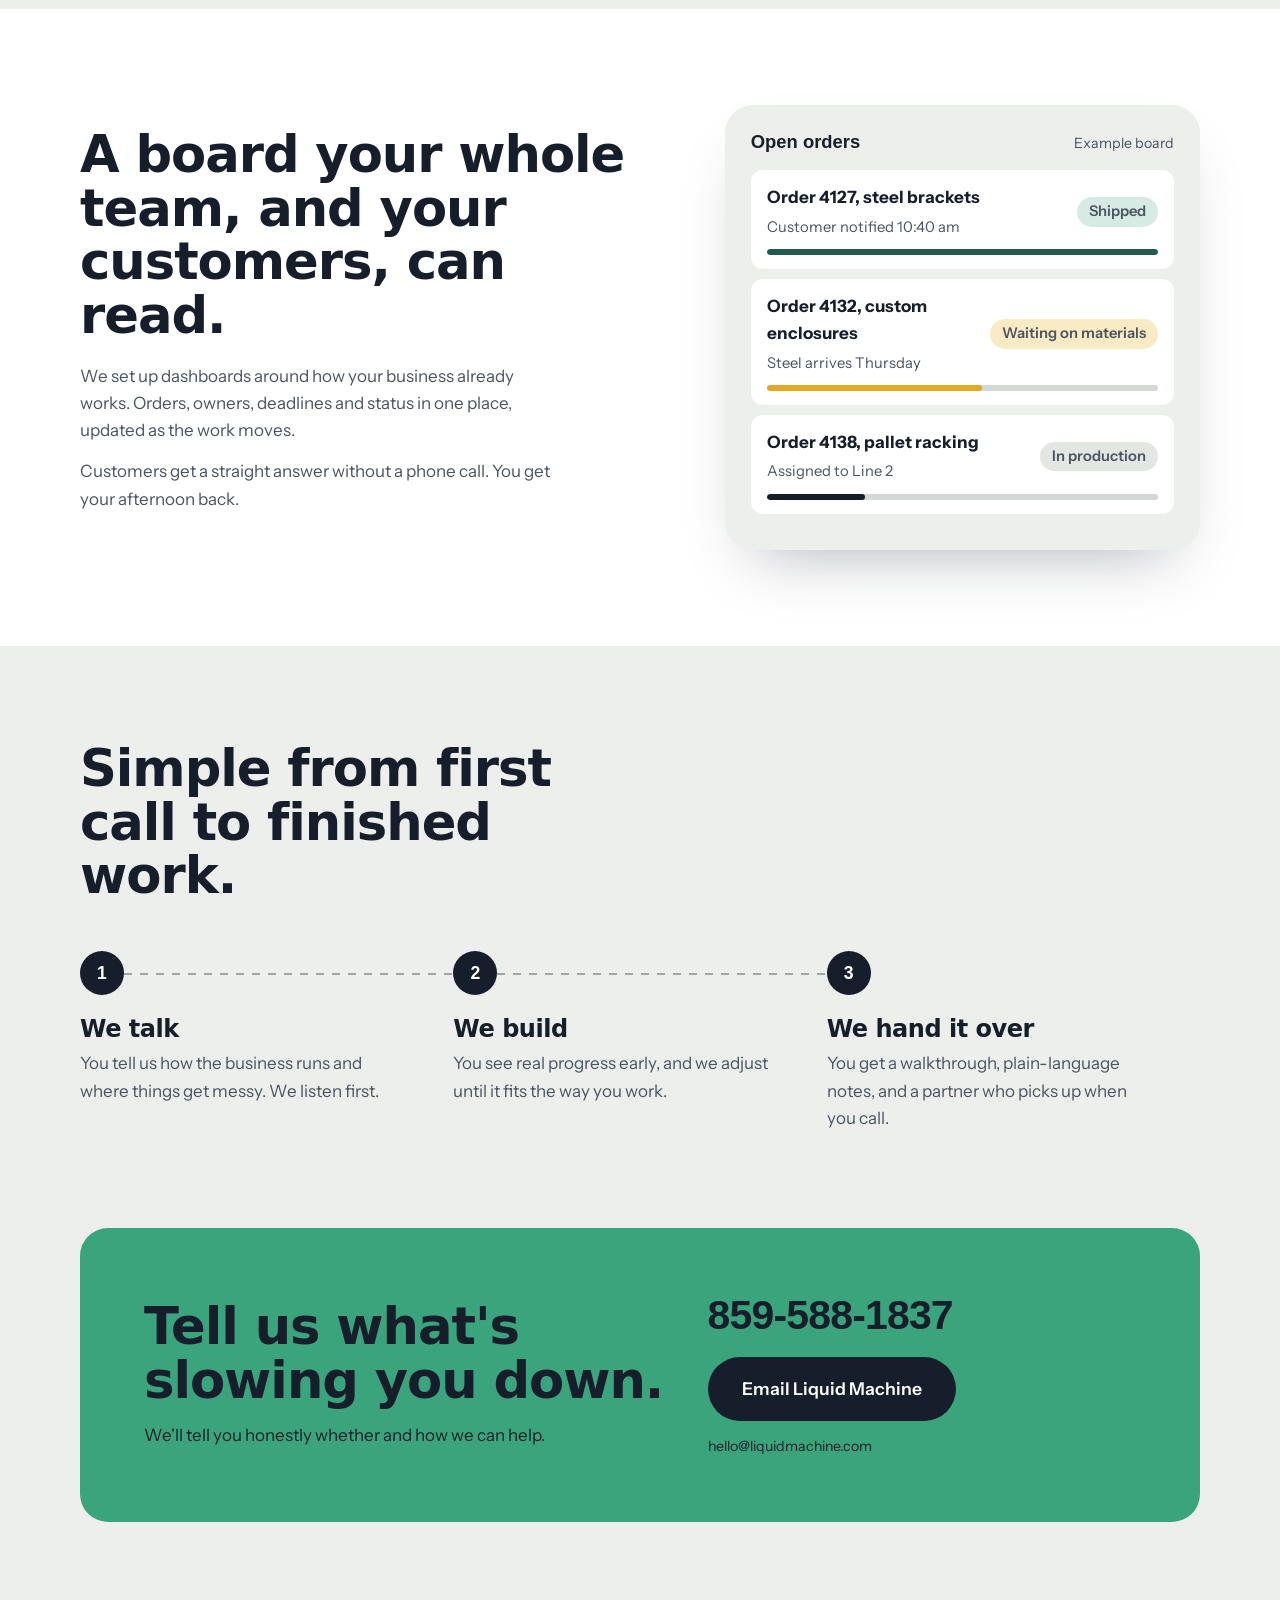
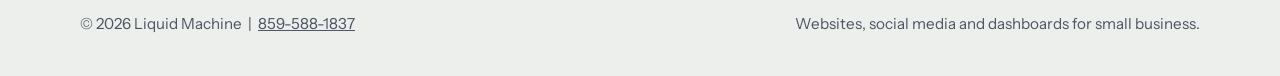
==== commit 122d6806: "Keep the current design; polish hero, Recent work and spacing Restores the existing home page design" ====
--- a/index.html
+++ b/index.html
@@ -12,198 +12,189 @@
 <meta property="og:title" content="Liquid Machine">
 <meta property="og:description" content="Websites, social media, branding and custom dashboards for small business.">
 <meta property="og:type" content="website">
-<meta name="theme-color" content="#F4F0E8">
+<meta name="theme-color" content="#161E2B">
 <link rel="preload" as="image" href="/hero.jpg">
 <meta property="og:image" content="https://liquidmachine.com/hero.jpg">
 <link rel="preconnect" href="https://fonts.googleapis.com">
 <link rel="preconnect" href="https://fonts.gstatic.com" crossorigin>
-<link href="https://fonts.googleapis.com/css2?family=Fraunces:ital,opsz,wght@0,9..144,400;0,9..144,600;1,9..144,400;1,9..144,600&family=Instrument+Sans:wght@400;500;600&display=swap" rel="stylesheet">
+<link href="https://fonts.googleapis.com/css2?family=Bricolage+Grotesque:opsz,wght@12..96,400;12..96,600;12..96,800&family=Instrument+Sans:wght@400;500;600&display=swap" rel="stylesheet">
 <style>
 :root{
-  --paper:#F4F0E8;      /* warm studio paper */
-  --card:#FFFDF8;
-  --ink:#17201C;        /* near-black, green-leaning */
-  --ink-soft:#55605A;
-  --line:#DCD5C7;
-  --spruce:#2F8F6B;     /* brand green, deepened for text contrast */
-  --spruce-deep:#1F5C4D;
-  --spruce-pale:#D6EADF;
-  --amber:#E5A823;
-  --amber-pale:#F8E7BC;
-  --night:#121A17;
-  --r:22px;
+  --sheet:#EDEFEC;      /* cool grey-green paper */
+  --paper:#FFFFFF;
+  --ink:#161E2B;        /* deep slate */
+  --ink-soft:#4A5463;
+  --signal:#3AA57C;     /* spruce */
+  --signal-deep:#C93E16;
+  --signal-hover:#4DB98F;
+  --signal-soft:#8FD6B8;
+  --signal-tint:rgba(58,165,124,.2);
+  --signal-pale:#BFE5D5;
+  --pill-bg:#FBEBC4;
+  --pill-fg:#7A5400;
+  --on-signal:#161E2B;
+  --pine:#1F5C4D;       /* secondary, used sparingly */
+  --line:#D3D8D4;
+  --r-lg:28px; --r-sm:12px;
 }
 *{box-sizing:border-box;margin:0}
 html{scroll-behavior:smooth}
-body{background:var(--paper);color:var(--ink);font:400 1.0625rem/1.6 "Instrument Sans",system-ui,sans-serif;-webkit-font-smoothing:antialiased}
-h1,h2,h3{font-family:"Fraunces",Georgia,serif;font-weight:400;letter-spacing:-.015em;line-height:1.04;font-variation-settings:"opsz" 120}
-em{font-style:italic}
+body{background:var(--sheet);color:var(--ink);font:400 1.0625rem/1.6 "Instrument Sans",system-ui,sans-serif;-webkit-font-smoothing:antialiased}
+h1,h2,h3{font-family:"Bricolage Grotesque",system-ui,sans-serif;letter-spacing:-.02em;line-height:1.05}
 a{color:inherit}
-:focus-visible{outline:3px solid var(--spruce);outline-offset:3px;border-radius:6px}
-.wrap{width:min(1180px,100% - 40px);margin-inline:auto}
-.eyebrow{display:inline-flex;align-items:center;gap:10px;font:600 .8rem "Instrument Sans",sans-serif;letter-spacing:.12em;text-transform:uppercase;color:var(--spruce-deep)}
-.eyebrow::before{content:"";width:28px;height:1.5px;background:currentColor}
+:focus-visible{outline:3px solid var(--signal);outline-offset:3px;border-radius:6px}
+.wrap{width:min(1120px,100% - 40px);margin-inline:auto}
 
 /* header */
-header{position:sticky;top:0;z-index:10;background:rgba(244,240,232,.9);backdrop-filter:saturate(1.4) blur(10px);-webkit-backdrop-filter:saturate(1.4) blur(10px);border-bottom:1px solid transparent;transition:border-color .2s}
-header.scrolled{border-bottom-color:var(--line)}
-header .wrap{display:flex;align-items:center;justify-content:space-between;gap:16px;height:72px}
-.brand{display:flex;align-items:center;gap:11px;font:600 1.3rem "Fraunces",serif;text-decoration:none;letter-spacing:-.01em}
-.mark{width:34px;height:34px;border-radius:9px;background:var(--ink);color:var(--paper);display:grid;place-items:center;font:700 .85rem "Instrument Sans",sans-serif;letter-spacing:-.02em;position:relative}
-.mark::after{content:"";position:absolute;right:5px;top:5px;width:5px;height:5px;border-radius:2px;background:#3AA57C}
-nav{display:flex;gap:30px;align-items:center;font-weight:500;font-size:.98rem}
-nav a{text-decoration:none;color:var(--ink-soft)}
-nav a:hover{color:var(--ink)}
-.btn{display:inline-flex;align-items:center;gap:10px;background:var(--ink);color:var(--paper);font-weight:600;text-decoration:none;padding:14px 26px;border-radius:999px;transition:transform .15s,background .15s;border:0;cursor:pointer;font-size:1rem;font-family:inherit}
-.btn:hover{background:var(--spruce-deep);transform:translateY(-2px)}
-.btn.ghost{background:transparent;color:var(--ink);box-shadow:inset 0 0 0 1.5px var(--ink)}
-.btn.ghost:hover{background:var(--ink);color:var(--paper)}
-nav .btn{padding:10px 20px;color:var(--paper)}
-nav .btn:hover{color:var(--paper)}
+header{position:absolute;inset:0 0 auto 0;z-index:5;padding:22px 0;color:#fff}
+header .wrap{display:flex;align-items:center;justify-content:space-between;gap:16px}
+.brand{display:flex;align-items:center;gap:12px;font:800 1.25rem "Bricolage Grotesque",sans-serif;text-decoration:none;letter-spacing:-.02em}
+.mark{width:36px;height:36px;border-radius:10px;background:#fff;color:var(--ink);display:grid;place-items:center;font:800 .95rem "Bricolage Grotesque",sans-serif;letter-spacing:-.04em;position:relative}
+.mark::after{content:"";position:absolute;right:5px;top:5px;width:6px;height:6px;border-radius:2px;background:var(--signal)}
+nav{display:flex;gap:26px;align-items:center;font-weight:500}
+nav a{text-decoration:none;color:rgba(255,255,255,.88)}
+nav a:hover{color:#fff}
+nav a.btn{color:var(--on-signal)}
+.btn{display:inline-block;background:var(--signal);color:var(--on-signal);font-weight:600;text-decoration:none;padding:14px 26px;border-radius:999px;transition:transform .15s,background .15s;border:0;cursor:pointer;font-size:1rem;font-family:inherit}
+.btn:hover{background:var(--signal-hover);transform:translateY(-2px)}
+.btn.ghost{background:transparent;color:var(--ink);box-shadow:inset 0 0 0 2px var(--ink)}
+.btn.ghost:hover{background:var(--ink);color:#fff}
+nav .btn{padding:10px 20px}
 
 /* hero */
-.hero{padding:64px 0 88px}
-.hero .wrap{display:grid;grid-template-columns:1.02fr .98fr;gap:56px;align-items:center}
-.hero h1{font-size:clamp(3rem,6.6vw,5.9rem);margin:22px 0 26px}
-.hero h1 em{color:var(--spruce)}
-.hero .lead{font-size:1.2rem;color:var(--ink-soft);max-width:40ch;margin-bottom:34px}
-.hero .actions{display:flex;gap:14px;flex-wrap:wrap;align-items:center}
-.hero .call{margin-top:30px;font-size:.98rem;color:var(--ink-soft)}
-.hero .call a{color:var(--ink);font-weight:600;text-decoration:none;border-bottom:1.5px solid var(--spruce)}
-.photo{position:relative}
-.photo img{display:block;width:100%;aspect-ratio:4/4.4;object-fit:cover;object-position:68% center;border-radius:var(--r) var(--r) var(--r) 120px}
-.status{position:absolute;left:-36px;bottom:42px;width:min(300px,80%);background:var(--card);border-radius:16px;padding:16px 18px;box-shadow:0 24px 50px -24px rgba(23,32,28,.45);font-size:.9rem}
-.status b{display:block;font-weight:600}
-.status small{display:block;color:var(--ink-soft);margin-top:2px}
-.status .row{display:flex;justify-content:space-between;align-items:center;gap:10px}
-.status .bar{height:5px;border-radius:5px;background:var(--line);margin-top:12px;overflow:hidden}
-.status .bar i{display:block;height:100%;width:100%;background:var(--spruce);border-radius:5px}
-.stamp{position:absolute;right:-14px;top:-18px;width:112px;height:112px}
-.stamp text{font:600 10.5px "Instrument Sans",sans-serif;letter-spacing:.22em;text-transform:uppercase;fill:var(--ink)}
-
-/* strip */
-.strip{border-block:1px solid var(--line);padding:18px 0;overflow:hidden}
-.strip ul{list-style:none;padding:0;display:flex;gap:36px;justify-content:space-between;flex-wrap:wrap;font:400 1.35rem "Fraunces",serif;font-style:italic;color:var(--ink-soft)}
-.strip li{display:flex;align-items:center;gap:36px}
-.strip li+li::before{content:"";width:6px;height:6px;border-radius:50%;background:var(--amber);margin-left:-36px;margin-right:0;position:relative;left:-15px}
-
-/* section heads */
-.head{display:grid;grid-template-columns:1fr 1fr;gap:40px;align-items:end;margin-bottom:56px}
-.head h2{font-size:clamp(2.4rem,4.6vw,3.9rem);margin-top:16px}
-.head p{color:var(--ink-soft);max-width:44ch;justify-self:end}
+.hero{position:relative;min-height:660px;display:flex;align-items:center;padding:130px 0 138px;color:#fff;
+  background:
+    linear-gradient(90deg,rgba(22,30,43,.93) 0%,rgba(22,30,43,.84) 30%,rgba(22,30,43,.4) 56%,rgba(22,30,43,.05) 80%),
+    linear-gradient(0deg,rgba(22,30,43,.45) 0%,rgba(22,30,43,0) 30%),
+    linear-gradient(180deg,rgba(22,30,43,.6) 0%,rgba(22,30,43,0) 170px),
+    url("/hero.jpg") 72% center/cover no-repeat,#2A3646}
+.hero .wrap{width:min(1120px,100% - 40px)}
+.hero .copy{max-width:540px}
+.hero h1{font-size:clamp(2.7rem,5.4vw,4.9rem);font-weight:800;margin-bottom:22px;text-shadow:0 2px 24px rgba(22,30,43,.35)}
+.hero p.lead{font-size:1.2rem;color:rgba(255,255,255,.88);max-width:34ch;margin-bottom:32px}
+.hero .actions{display:flex;gap:14px;flex-wrap:wrap}
+.hero .call{margin-top:26px;font-size:.98rem;color:rgba(255,255,255,.75)}
+.hero .call a{color:#fff;font-weight:600;text-decoration:none;border-bottom:2px solid var(--signal);padding-bottom:1px}
+.hero .call a:hover{border-color:#fff}
+.hero .btn.ghost{color:#fff;box-shadow:inset 0 0 0 2px rgba(255,255,255,.85)}
+.hero .btn.ghost:hover{background:#fff;color:var(--ink)}
 
 /* services */
-.services{padding:110px 0 90px}
-.svc-list{list-style:none;padding:0;counter-reset:n;border-top:1px solid var(--ink)}
-.svc{display:grid;grid-template-columns:90px 1fr 1.1fr;gap:28px;align-items:baseline;padding:30px 0;border-bottom:1px solid var(--line);counter-increment:n;transition:background .2s,padding .2s}
-.svc::before{content:"0" counter(n);font:500 .95rem "Instrument Sans",sans-serif;color:var(--spruce-deep);letter-spacing:.06em}
-.svc h3{font-size:clamp(1.7rem,2.6vw,2.3rem)}
-.svc p{color:var(--ink-soft);max-width:48ch}
-.svc p a{color:var(--ink);text-underline-offset:3px;text-decoration-color:var(--spruce)}
-@media (hover:hover){.svc:hover{background:var(--card);padding-inline:20px;border-radius:14px;border-bottom-color:transparent}}
+.services{position:relative;margin-top:-28px;background:var(--ink);color:#fff;padding:96px 0 100px;border-radius:var(--r-lg) var(--r-lg) 0 0}
+.services .wrap{display:grid;grid-template-columns:.8fr 1.2fr;gap:64px}
+.services h2{font-size:clamp(2.2rem,4.4vw,3.6rem);font-weight:800;position:sticky;top:32px;align-self:start}
+.services h2 span{display:block;color:var(--signal-soft);font-weight:400;font-size:.45em;letter-spacing:0;margin-top:18px;line-height:1.5;max-width:30ch;font-family:"Instrument Sans",sans-serif}
+.svc{display:grid;grid-template-columns:150px 1fr;gap:26px;align-items:center;padding:28px 0;border-top:1px solid rgba(255,255,255,.18)}
+.svc:last-child{border-bottom:1px solid rgba(255,255,255,.18)}
+.svc .art{width:150px;height:103px;border-radius:16px;background:#1F2A3B;display:grid;place-items:center;overflow:hidden}
+.svc .art svg{width:100%;height:100%}
+.svc .art text{font-family:"Bricolage Grotesque",sans-serif}
+.svc h3{font-size:1.7rem;font-weight:600;margin-bottom:8px}
+.svc p{color:#C4CAD3;max-width:46ch}
 
 /* recent work */
-.work{padding:90px 0 100px}
-.case{display:grid;grid-template-columns:1.25fr .75fr;gap:56px;align-items:center;text-decoration:none;padding:36px 0}
-.case+.case{border-top:1px solid var(--line)}
-.case:nth-of-type(even){grid-template-columns:.75fr 1.25fr}
-.case:nth-of-type(even) .shot{order:2}
-.shot{background:var(--card);border-radius:var(--r);overflow:hidden;box-shadow:0 34px 64px -40px rgba(23,32,28,.55);transition:transform .35s cubic-bezier(.2,.7,.2,1),box-shadow .35s}
-.shot .frame{display:flex;gap:6px;align-items:center;padding:12px 14px;background:#ECE6DA}
-.shot .frame i{width:10px;height:10px;border-radius:50%;background:#C9C0B0}
-.shot .frame span{margin-left:10px;flex:1;max-width:260px;background:var(--card);border-radius:999px;padding:3px 14px;font-size:.78rem;color:var(--ink-soft);white-space:nowrap;overflow:hidden;text-overflow:ellipsis}
-.shot img{display:block;width:100%;height:auto;aspect-ratio:10/6.4;object-fit:cover;object-position:top center}
-.case:hover .shot{transform:translateY(-6px) rotate(-.4deg);box-shadow:0 44px 70px -40px rgba(23,32,28,.6)}
-.case .num{font:400 4.5rem/1 "Fraunces",serif;font-style:italic;color:var(--line)}
-.case .tag{display:inline-block;margin:18px 0 10px;font-size:.8rem;font-weight:600;letter-spacing:.08em;text-transform:uppercase;color:var(--spruce-deep)}
-.case h3{font-size:clamp(1.9rem,3vw,2.6rem);margin-bottom:14px}
-.case p{color:var(--ink-soft);max-width:40ch}
-.case .visit{display:inline-flex;gap:8px;align-items:center;margin-top:22px;font-weight:600;border-bottom:1.5px solid var(--spruce);padding-bottom:2px}
-.case .visit svg{transition:transform .2s}
-.case:hover .visit svg{transform:translate(3px,-3px)}
-
-/* dashboards */
-.board{background:var(--night);color:#EEF1EC;padding:110px 0;border-radius:36px 36px 0 0}
-.board .wrap{display:grid;grid-template-columns:1fr 1fr;gap:72px;align-items:center}
-.board .eyebrow{color:#8FD6B8}
-.board h2{font-size:clamp(2.3rem,4.4vw,3.7rem);margin:16px 0 22px}
-.board h2 em{color:#8FD6B8}
-.board p{color:#AFB9B3;max-width:44ch;margin-bottom:14px}
-.card{background:#1C2622;border:1px solid rgba(255,255,255,.08);border-radius:var(--r);padding:24px}
+.work{padding:96px 0}
+.work .head{display:flex;justify-content:space-between;align-items:flex-end;gap:32px;flex-wrap:wrap;margin-bottom:44px}
+.work h2{font-size:clamp(2.1rem,4vw,3.3rem);font-weight:800;max-width:18ch}
+.work .sub{color:var(--ink-soft);max-width:44ch}
+.work-grid{display:grid;grid-template-columns:1fr 1fr;gap:32px}
+.proj{display:flex;flex-direction:column;text-decoration:none;background:var(--paper);border-radius:var(--r-lg);overflow:hidden;box-shadow:0 30px 60px -36px rgba(22,30,43,.45);transition:transform .25s ease,box-shadow .25s ease}
+.proj:hover{transform:translateY(-5px);box-shadow:0 36px 64px -34px rgba(22,30,43,.55)}
+.proj .frame{background:#E3E6E2;padding:12px 14px 0;display:flex;gap:6px;align-items:center}
+.proj .frame i{width:10px;height:10px;border-radius:50%;background:#B9C0BB}
+.proj .frame span{margin-left:10px;flex:1;max-width:260px;background:#F6F7F5;border-radius:999px;padding:3px 14px;font-size:.78rem;color:var(--ink-soft);white-space:nowrap;overflow:hidden;text-overflow:ellipsis}
+.proj .frame{padding-bottom:12px}
+.proj .pic{overflow:hidden;background:#E3E6E2}
+.proj img{display:block;width:100%;height:auto;aspect-ratio:10/6.8;object-fit:cover;object-position:top center;transition:transform .5s cubic-bezier(.2,.7,.2,1)}
+.proj:hover img{transform:scale(1.02)}
+.proj.wide{grid-column:1/-1;display:grid;grid-template-columns:1.5fr 1fr;grid-template-rows:auto 1fr}
+.proj.wide .frame{grid-column:1;grid-row:1}
+.proj.wide .pic{grid-column:1;grid-row:2}
+.proj.wide img{aspect-ratio:auto;height:100%;object-fit:cover}
+.proj.wide .cap{grid-column:2;grid-row:1/3;align-self:center;padding:36px 40px}
+.proj .cap{padding:24px 26px 28px;display:flex;flex-direction:column;flex:1}
+.proj .tag{align-self:flex-start;font:600 .78rem "Instrument Sans",sans-serif;color:var(--pine);background:#D5EBE3;padding:3px 11px;border-radius:999px}
+.proj h3{font-size:1.6rem;font-weight:800;margin:14px 0 10px}
+.proj p{color:var(--ink-soft);max-width:44ch}
+.proj .visit{align-self:flex-start;margin-top:auto;padding-top:18px;font-weight:600;color:var(--ink);border-bottom:2px solid var(--signal);transition:border-color .2s}
+.proj:hover .visit{border-color:var(--ink)}
+
+/* dashboard showcase */
+.board{padding:96px 0;background:var(--paper)}
+.board .wrap{display:grid;grid-template-columns:1.1fr .9fr;gap:64px;align-items:center}
+.board h2{font-size:clamp(2.1rem,4vw,3.3rem);font-weight:800;margin-bottom:20px}
+.board p{color:var(--ink-soft);max-width:44ch;margin-bottom:14px}
+.card{background:var(--sheet);border-radius:var(--r-lg);padding:26px;box-shadow:0 30px 60px -30px rgba(22,30,43,.35)}
 .card-head{display:flex;justify-content:space-between;align-items:baseline;margin-bottom:16px}
-.card-head b{font:600 1.2rem "Fraunces",serif}
-.card-head small{color:#8C978F}
-.job{display:grid;grid-template-columns:1fr auto;gap:4px 12px;background:#24302B;padding:15px 16px;border-radius:12px;margin-bottom:10px}
-.job b{font-weight:600}
-.job span{font-size:.9rem;color:#9BA6A0}
-.pill{font-size:.78rem;font-weight:600;padding:3px 12px;border-radius:999px;align-self:center;grid-row:span 2}
-.p1{background:var(--spruce-pale);color:var(--spruce-deep)}
-.p2{background:var(--amber-pale);color:#7A5400}
-.p3{background:#DDE3DF;color:var(--ink)}
-.bar{grid-column:1/-1;height:5px;border-radius:5px;background:rgba(255,255,255,.1);overflow:hidden;margin-top:8px}
-.bar i{display:block;height:100%;background:#8FD6B8;border-radius:5px}
-.card .job:nth-child(3) .bar i{background:var(--amber)}
-.card .job:nth-child(4) .bar i{background:#DDE3DF}
+.card-head b{font:800 1.15rem "Bricolage Grotesque",sans-serif}
+.card-head small{color:var(--ink-soft)}
+.job{display:grid;grid-template-columns:1fr auto;gap:4px 12px;background:var(--paper);padding:14px 16px;border-radius:var(--r-sm);margin-bottom:10px}
+.job span{font-size:.92rem;color:var(--ink-soft)}
+.pill{font-size:.8rem;font-weight:600;padding:3px 12px;border-radius:999px;align-self:center;grid-row:span 2}
+.p1{background:#D5EBE3;color:var(--pine)}
+.p2{background:var(--pill-bg);color:var(--pill-fg)}
+.p3{background:#E3E6E2;color:var(--ink)}
+.bar{grid-column:1/-1;height:6px;border-radius:6px;background:var(--line);overflow:hidden;margin-top:6px}
+.bar i{display:block;height:100%;background:var(--ink);border-radius:6px}
+.card .job:nth-child(2) .bar i{background:var(--pine)}
+.card .job:nth-child(3) .bar i{background:#E5A823}
+
+
+/* scroll-in: job board fills when it comes into view */
 .job{transition:opacity .5s ease,transform .5s cubic-bezier(.2,.7,.2,1)}
-.card .job:nth-child(3){transition-delay:.15s}.card .job:nth-child(4){transition-delay:.3s}
+.card .job:nth-child(2){transition-delay:.05s}.card .job:nth-child(3){transition-delay:.2s}.card .job:nth-child(4){transition-delay:.35s}
 .js .card:not(.in) .job{opacity:0;transform:translateY(14px)}
 .js .card.in .bar i{animation:fill 1.2s cubic-bezier(.3,.7,.2,1) .5s both}
+.js .card:not(.in) .bar i{width:0!important}
 @keyframes fill{from{width:0}}
+@media (prefers-reduced-motion:reduce){.job,.proj img{transition:none}.proj:hover img{transform:none}.js .card.in .bar i{animation:none}}
 
 /* process */
-.process{background:var(--night);color:#EEF1EC;padding:20px 0 120px}
-.process .inner{border-top:1px solid rgba(255,255,255,.14);padding-top:90px}
-.process h2{font-size:clamp(2.3rem,4.4vw,3.7rem);max-width:16ch;margin:16px 0 56px}
-.process .eyebrow{color:#8FD6B8}
-.steps{display:grid;grid-template-columns:repeat(3,1fr);gap:40px;counter-reset:s}
-.step{counter-increment:s}
-.step::before{content:counter(s);display:block;font:400 5rem/1 "Fraunces",serif;font-style:italic;color:#8FD6B8;margin-bottom:18px}
-.step h3{font-size:1.7rem;margin-bottom:10px}
-.step p{color:#AFB9B3;max-width:32ch}
+.process{padding:96px 0}
+.process h2{font-size:clamp(2.1rem,4vw,3.3rem);font-weight:800;margin-bottom:48px;max-width:16ch}
+.steps{display:grid;grid-template-columns:repeat(3,1fr);counter-reset:s}
+.step{padding:0 28px 0 0;position:relative}
+.step::before{counter-increment:s;content:counter(s);display:grid;place-items:center;width:44px;height:44px;border-radius:50%;background:var(--ink);color:#fff;font:800 1.1rem "Bricolage Grotesque",sans-serif;margin-bottom:22px;position:relative;z-index:1}
+.step::after{content:"";position:absolute;top:22px;left:44px;right:0;height:2px;background:repeating-linear-gradient(90deg,var(--ink) 0 8px,transparent 8px 16px);opacity:.35}
+.step:last-child::after{display:none}
+.step h3{font-size:1.5rem;font-weight:600;margin-bottom:8px}
+.step p{color:var(--ink-soft);max-width:30ch}
 
 /* contact */
-.contact{padding:110px 0 80px}
-.contact .wrap{display:grid;grid-template-columns:1.2fr .8fr;gap:56px;align-items:end}
-.contact h2{font-size:clamp(2.8rem,6vw,5.2rem);margin-top:16px}
-.contact h2 em{color:var(--spruce)}
-.contact p{color:var(--ink-soft);margin-top:20px;max-width:40ch;font-size:1.15rem}
-.reach{background:var(--card);border-radius:var(--r);padding:34px;box-shadow:0 30px 60px -44px rgba(23,32,28,.5)}
-.reach small{display:block;font-size:.8rem;font-weight:600;letter-spacing:.1em;text-transform:uppercase;color:var(--ink-soft)}
-.reach .phone{display:block;font:400 clamp(2rem,3.4vw,2.8rem) "Fraunces",serif;text-decoration:none;margin:6px 0 24px;letter-spacing:-.01em}
-.reach .phone:hover{color:var(--spruce-deep)}
-.reach .btn{width:100%;justify-content:center}
-.reach .mail{display:block;text-align:center;margin-top:12px;font-size:.92rem;color:var(--ink-soft)}
-footer{padding:28px 0 40px;color:var(--ink-soft);font-size:.95rem}
-footer .wrap{display:flex;justify-content:space-between;gap:12px;flex-wrap:wrap;border-top:1px solid var(--line);padding-top:24px}
-
-/* entrance */
-.js .rise{opacity:0;transform:translateY(18px);transition:opacity .7s ease,transform .7s cubic-bezier(.2,.7,.2,1)}
-.js .rise.in{opacity:1;transform:none}
-@media (prefers-reduced-motion:reduce){.job,.js .rise{transition:none}.js .card.in .bar i{animation:none}.shot,.case .visit svg{transition:none}}
-
-@media (max-width:900px){
+.contact{padding:0 0 90px}
+.contact .box{background:var(--signal);color:var(--on-signal);border-radius:var(--r-lg);padding:64px;display:grid;grid-template-columns:1.1fr .9fr;gap:40px;align-items:center}
+.contact h2{font-size:clamp(2rem,4vw,3.2rem);font-weight:800}
+.contact p{margin-top:14px;max-width:38ch}
+.contact .btn{background:var(--ink);color:#fff;font-size:1.1rem;padding:18px 34px}
+.contact .btn:hover{background:#000}
+.contact small{display:block;margin-top:14px}
+.contact .phone{display:block;font:800 clamp(1.8rem,3.2vw,2.6rem) "Bricolage Grotesque",sans-serif;letter-spacing:-.02em;text-decoration:none;margin-bottom:18px}
+.contact .phone:hover{text-decoration:underline;text-underline-offset:6px}
+footer{padding:0 0 40px;color:var(--ink-soft);font-size:.95rem}
+footer .wrap{display:flex;justify-content:space-between;gap:12px;flex-wrap:wrap}
+
+@media (max-width:860px){
   nav a:not(.btn){display:none}
-  .hero{padding:36px 0 64px}
-  .hero .wrap,.board .wrap,.contact .wrap,.head{grid-template-columns:1fr}
-  .hero .wrap{gap:48px}
-  .photo{margin:0 6px 0 18px}
-  .photo img{aspect-ratio:4/3.8}
-  .status{left:-18px}
-  .stamp{width:92px;height:92px;right:-6px}
-  .head{gap:16px;margin-bottom:36px}
-  .head p{justify-self:start}
-  .svc{grid-template-columns:1fr;gap:6px;padding:24px 0}
-  .case,.case:nth-of-type(even){grid-template-columns:1fr;gap:28px}
-  .case:nth-of-type(even) .shot{order:0}
-  .case .num{display:none}
-  .case .tag{margin-top:0}
-  .board .wrap{gap:44px}
+  .services .wrap,.board .wrap,.contact .box{grid-template-columns:1fr}
+  .hero{min-height:0;display:block;padding:104px 0 0;background:#161E2B}
+  .hero::after{content:"";display:block;height:300px;margin-top:40px;background:linear-gradient(180deg,#161E2B 0,rgba(22,30,43,0) 90px),url("/hero.jpg") 78% 30%/cover no-repeat}
+  .hero h1{font-size:clamp(2.5rem,11vw,3.2rem)}
+  .hero p.lead{font-size:1.1rem}
+  .hero .actions .btn{flex:1 1 auto;text-align:center}
+  .work,.board,.process{padding:72px 0}
+  .services{padding:72px 0 76px}
+  .work .head{margin-bottom:32px}
+  .services h2{position:static}
+  .svc{grid-template-columns:104px 1fr;gap:18px}
+  .svc .art{width:104px;height:72px}
+  .work-grid{grid-template-columns:1fr}
+  .proj.wide{display:block}
+  .proj.wide{display:flex}
+  .proj.wide img{height:auto;aspect-ratio:10/6.8}
+  .proj.wide .cap{padding:24px 26px 28px}
   .steps{grid-template-columns:1fr;gap:34px}
-  .strip ul{justify-content:flex-start;gap:8px 30px;font-size:1.1rem}
-  .strip li+li::before{display:none}
-  .services,.work,.board,.contact{padding-block:72px}
-  .process{padding-bottom:80px}
-  .process .inner{padding-top:64px}
+  .step::after{display:none}
+  .contact .box{padding:40px 26px}
 }
 </style>
 </head>
@@ -229,110 +220,91 @@
 <section class="hero">
   <div class="wrap">
     <div class="copy">
-      <span class="eyebrow">Small business studio, Northern Kentucky</span>
-      <h1>Turn the scramble into a <em>system.</em></h1>
-      <p class="lead">Websites, social media, branding, dashboards, and custom solutions that keep your small business moving and your customers in the loop.</p>
+      <h1>Turn the scramble into a system.</h1>
+      <p class="lead">Websites, social media, branding, dashboards, and custom solutions that keep your Northern Kentucky small business moving and your customers in the loop.</p>
       <div class="actions">
-        <a class="btn" href="#contact">Start a conversation <span aria-hidden="true">&rarr;</span></a>
+        <a class="btn" href="#contact">Start a conversation</a>
         <a class="btn ghost" href="#work">See our work</a>
       </div>
       <p class="call">Rather talk it through? Call <a href="tel:+18595881837">859-588-1837</a></p>
     </div>
-    <div class="photo">
-      <img src="/hero.jpg" alt="A small business owner smiling at her laptop by a sunny café window" width="1428" height="768">
-      <svg class="stamp" viewBox="0 0 120 120" aria-hidden="true">
-        <circle cx="60" cy="60" r="58" fill="#F8E7BC"/>
-        <path id="ring" d="M60 60m-42 0a42 42 0 1 1 84 0a42 42 0 1 1-84 0" fill="none"/>
-        <text><textPath href="#ring">Made in Northern Kentucky &bull; </textPath></text>
-        <path d="M60 44l4.6 10 10.9 1.2-8.1 7.4 2.3 10.7L60 67.8 50.3 73.3l2.3-10.7-8.1-7.4 10.9-1.2z" fill="#1F5C4D"/>
-      </svg>
-      <div class="status" aria-hidden="true">
-        <div class="row"><b>Order 4127, steel brackets</b><span class="pill p1">Shipped</span></div>
-        <small>Customer notified 10:40 am</small>
-        <div class="bar"><i></i></div>
-      </div>
-    </div>
-  </div>
-</section>
-
-<div class="strip" aria-hidden="true">
-  <div class="wrap">
-    <ul><li>Websites</li><li>Social media</li><li>Branding</li><li>Dashboards</li><li>Custom solutions</li></ul>
-  </div>
-</div>
+
+  </div>
+</section>
 
 <section class="services" id="services">
   <div class="wrap">
-    <div class="head rise">
-      <div><span class="eyebrow">What we build</span><h2>Everything a small business needs to look sharp and run clean.</h2></div>
-      <p>One partner, one plain conversation, no jargon. Pick one thing or let us handle the whole picture.</p>
-    </div>
-    <ol class="svc-list">
-      <li class="svc"><h3>Websites</h3><p>Fast, clear sites that tell people what you do, show them your work, and make it easy to call or book. <a href="/websites/">More about our websites</a></p></li>
-      <li class="svc"><h3>Social media setup</h3><p>Profiles built, branded, and ready to post, with a simple routine you can keep up with alongside everything else.</p></li>
-      <li class="svc"><h3>Branding</h3><p>A name treatment, colors, and type that look the same on your invoices, your signage, and your website.</p></li>
-      <li class="svc"><h3>Custom productivity dashboards</h3><p>Boards that track the work and keep customers informed, so nobody has to ask where things stand.</p></li>
-      <li class="svc"><h3>Custom solutions</h3><p>Something specific to your business that doesn't fit a template? Tell us the problem and we'll build the answer, like our <a href="https://manymanytoes.com/parishtimes/" target="_blank" rel="noopener">map of Mass and confession times</a> for Northern Kentucky parishes.</p></li>
-    </ol>
+    <h2>Everything a small business needs to look sharp and run clean.<span>One partner, one plain conversation, no jargon.</span></h2>
+    <div>
+      <article class="svc">
+        <div class="art"><svg viewBox="0 0 160 110" aria-hidden="true"><rect x="14" y="12" width="112" height="80" rx="9" fill="#EDEFEC"/><rect x="14" y="12" width="112" height="16" rx="9" fill="#C9D0CC"/><rect x="14" y="22" width="112" height="6" fill="#C9D0CC"/><circle cx="25" cy="20" r="2.5" fill="#8A948F"/><circle cx="34" cy="20" r="2.5" fill="#8A948F"/><rect x="24" y="38" width="56" height="9" rx="4.5" fill="#161E2B"/><rect x="24" y="52" width="42" height="5" rx="2.5" fill="#B4BDB8"/><rect x="24" y="62" width="32" height="13" rx="6.5" fill="#3AA57C"/><rect x="90" y="38" width="28" height="38" rx="6" fill="#8FD6B8"/><path d="M112 70v26l7-7 6 12 6-3-6-12h10z" fill="#fff" stroke="#161E2B" stroke-width="2.500" stroke-linejoin="round"/></svg></div>
+        <div><h3>Websites</h3><p>Fast, clear sites that tell people what you do, show them your work, and make it easy to call or book. <a href="/websites/">More about our websites</a></p></div>
+      </article>
+      <article class="svc">
+        <div class="art"><svg viewBox="0 0 160 110" aria-hidden="true"><rect x="48" y="6" width="64" height="98" rx="13" fill="#EDEFEC"/><rect x="54" y="16" width="52" height="78" rx="6" fill="#fff"/><rect x="58" y="20" width="14" height="14" rx="3" fill="#3AA57C"/><rect x="75" y="20" width="14" height="14" rx="3" fill="#161E2B"/><rect x="92" y="20" width="10" height="14" rx="3" fill="#E5A823"/><rect x="58" y="37" width="14" height="14" rx="3" fill="#8FD6B8"/><rect x="75" y="37" width="14" height="14" rx="3" fill="#E5A823"/><rect x="92" y="37" width="10" height="14" rx="3" fill="#161E2B"/><rect x="58" y="54" width="14" height="14" rx="3" fill="#161E2B"/><rect x="75" y="54" width="14" height="14" rx="3" fill="#3AA57C"/><rect x="92" y="54" width="10" height="14" rx="3" fill="#8FD6B8"/><rect x="58" y="74" width="44" height="5" rx="2.500" fill="#C9D0CC"/><rect x="58" y="83" width="28" height="5" rx="2.500" fill="#C9D0CC"/><circle cx="128" cy="30" r="14" fill="#3AA57C"/><path d="M128 37l-7-7a4 4 0 0 1 7-5 4 4 0 0 1 7 5z" fill="#fff"/><rect x="12" y="40" width="40" height="24" rx="9" fill="#EDEFEC"/><path d="M40 64l8 8v-8z" fill="#EDEFEC"/><rect x="19" y="49" width="26" height="4" rx="2" fill="#8A948F"/><rect x="19" y="56" width="16" height="4" rx="2" fill="#8A948F"/></svg></div>
+        <div><h3>Social media setup</h3><p>Profiles built, branded, and ready to post, with a simple routine you can keep up with alongside everything else.</p></div>
+      </article>
+      <article class="svc">
+        <div class="art"><svg viewBox="0 0 160 110" aria-hidden="true"><g transform="rotate(-6 60 55)"><rect x="12" y="24" width="96" height="60" rx="7" fill="#EDEFEC"/><rect x="22" y="34" width="16" height="16" rx="4.500" fill="#161E2B"/><circle cx="34" cy="38" r="2" fill="#3AA57C"/><rect x="22" y="60" width="44" height="6" rx="3" fill="#161E2B"/><rect x="22" y="71" width="62" height="4" rx="2" fill="#B4BDB8"/></g><circle cx="122" cy="26" r="11" fill="#3AA57C"/><circle cx="142" cy="40" r="11" fill="#E5A823"/><circle cx="122" cy="54" r="11" fill="#8FD6B8"/><text x="104" y="98" font-size="30" font-weight="800" fill="#fff">Aa</text></svg></div>
+        <div><h3>Branding</h3><p>A name treatment, colors, and type that look the same on your invoices, your signage, and your website.</p></div>
+      </article>
+      <article class="svc">
+        <div class="art"><svg viewBox="0 0 160 110" aria-hidden="true"><rect x="10" y="10" width="42" height="90" rx="7" fill="rgba(255,255,255,.1)"/><rect x="59" y="10" width="42" height="90" rx="7" fill="rgba(255,255,255,.1)"/><rect x="108" y="10" width="42" height="90" rx="7" fill="rgba(255,255,255,.1)"/><rect x="15" y="18" width="32" height="18" rx="4" fill="#EDEFEC"/><rect x="15" y="18" width="4" height="18" rx="2" fill="#E5A823"/><rect x="15" y="41" width="32" height="18" rx="4" fill="#EDEFEC"/><rect x="15" y="41" width="4" height="18" rx="2" fill="#E5A823"/><rect x="64" y="18" width="32" height="18" rx="4" fill="#EDEFEC"/><rect x="64" y="18" width="4" height="18" rx="2" fill="#8EA4BF"/><rect x="64" y="41" width="32" height="18" rx="4" fill="#EDEFEC"/><rect x="64" y="41" width="4" height="18" rx="2" fill="#8EA4BF"/><rect x="64" y="64" width="32" height="18" rx="4" fill="#EDEFEC"/><rect x="64" y="64" width="4" height="18" rx="2" fill="#8EA4BF"/><rect x="113" y="18" width="32" height="18" rx="4" fill="#EDEFEC"/><rect x="113" y="18" width="4" height="18" rx="2" fill="#3AA57C"/><path d="M121 27l3 3 6-6" stroke="#3AA57C" stroke-width="2.500" fill="none" stroke-linecap="round" stroke-linejoin="round"/><path d="M50 50h12" stroke="#8FD6B8" stroke-width="2.500" stroke-dasharray="3 3" stroke-linecap="round"/></svg></div>
+        <div><h3>Custom productivity dashboards</h3><p>Boards that track the work and keep customers informed, so nobody has to ask where things stand.</p></div>
+      </article>
+      <article class="svc">
+        <div class="art"><svg viewBox="0 0 160 110" aria-hidden="true"><rect x="22" y="31" width="52" height="48" rx="9" fill="#EDEFEC"/><circle cx="74" cy="55" r="10" fill="#EDEFEC"/><rect x="88" y="31" width="52" height="48" rx="9" fill="#3AA57C"/><circle cx="88" cy="55" r="10" fill="#1F2A3B"/><circle cx="114" cy="31" r="9" fill="#3AA57C"/><rect x="34" y="48" width="26" height="5" rx="2.5" fill="#161E2B"/><rect x="34" y="58" width="18" height="5" rx="2.5" fill="#B4BDB8"/><path d="M104 58l7 7 13-14" stroke="#161E2B" stroke-width="3" fill="none" stroke-linecap="round" stroke-linejoin="round"/></svg></div>
+        <div><h3>Custom solutions</h3><p>Something specific to your business that doesn't fit a template? Tell us the problem and we'll build the answer, like our <a href="https://manymanytoes.com/parishtimes/" target="_blank" rel="noopener">map of Mass and confession times</a> for Northern Kentucky parishes.</p></div>
+      </article>
+    </div>
   </div>
 </section>
 
 <section class="work" id="work">
   <div class="wrap">
-    <div class="head rise">
-      <div><span class="eyebrow">Recent work</span><h2>Real sites for real people.</h2></div>
-      <p>Websites for families, parishes and small businesses, built to be clear, easy to use and easy to keep up to date.</p>
-    </div>
-
-    <a class="case rise" href="https://mydomesticchurch.org" target="_blank" rel="noopener">
-      <div class="shot">
+    <div class="head">
+      <h2>Recent work</h2>
+      <p class="sub">Real websites for real people and organizations, built to be clear, easy to use and easy to keep up to date.</p>
+    </div>
+    <div class="work-grid">
+      <a class="proj" href="https://mydomesticchurch.org" target="_blank" rel="noopener">
         <div class="frame"><i></i><i></i><i></i><span>mydomesticchurch.org</span></div>
-        <img src="/work-mydomesticchurch.jpg" alt="My Domestic Church homepage: the headline Your home, ordered toward heaven, for Catholic homeschool families" width="1400" height="970" loading="lazy">
-      </div>
-      <div class="cap">
-        <span class="num" aria-hidden="true">01</span><br>
-        <span class="tag">Website and web app</span>
-        <h3>My Domestic Church</h3>
-        <p>A private family site for Catholic homeschool families. Prayers and daily readings, school days and attendance, chores, meal plans and a family calendar, all in one place.</p>
-        <span class="visit">Visit mydomesticchurch.org <svg width="14" height="14" viewBox="0 0 14 14" aria-hidden="true"><path d="M3 11L11 3M5 3h6v6" stroke="currentColor" stroke-width="1.8" fill="none" stroke-linecap="round"/></svg></span>
-      </div>
-    </a>
-
-    <a class="case rise" href="https://www.stmargaretmaryoak.org/" target="_blank" rel="noopener">
-      <div class="shot">
+        <div class="pic"><img src="/work-mydomesticchurch.jpg" alt="My Domestic Church homepage: the headline Your home, ordered toward heaven, for Catholic homeschool families" width="1400" height="970" loading="lazy"></div>
+        <div class="cap">
+          <span class="tag">Website and web app</span>
+          <h3>My Domestic Church</h3>
+          <p>A private family site for Catholic homeschool families. Prayers and daily readings, school days and attendance, chores, meal plans and a family calendar, all in one place.</p>
+          <span class="visit">Visit mydomesticchurch.org</span>
+        </div>
+      </a>
+      <a class="proj" href="https://www.stmargaretmaryoak.org/" target="_blank" rel="noopener">
         <div class="frame"><i></i><i></i><i></i><span>stmargaretmaryoak.org</span></div>
-        <img src="/work-smm.jpg" alt="St. Margaret Mary Catholic Church homepage: parish name over a photo of a statue in a Gothic niche" width="1400" height="969" loading="lazy">
-      </div>
-      <div class="cap">
-        <span class="num" aria-hidden="true">02</span><br>
-        <span class="tag">Website</span>
-        <h3>St. Margaret Mary Catholic Church</h3>
-        <p>A parish website in Oakland. Mass and confession times, bulletins, ministries, online giving, registration forms and email sign-up, all easy to find.</p>
-        <span class="visit">Visit stmargaretmaryoak.org <svg width="14" height="14" viewBox="0 0 14 14" aria-hidden="true"><path d="M3 11L11 3M5 3h6v6" stroke="currentColor" stroke-width="1.8" fill="none" stroke-linecap="round"/></svg></span>
-      </div>
-    </a>
-
-    <a class="case rise" href="https://shadesofbeautiful.com" target="_blank" rel="noopener">
-      <div class="shot">
+        <div class="pic"><img src="/work-smm.jpg" alt="St. Margaret Mary Catholic Church homepage: parish name over a photo of a statue in a Gothic niche" width="1400" height="970" loading="lazy"></div>
+        <div class="cap">
+          <span class="tag">Website</span>
+          <h3>St. Margaret Mary Catholic Church</h3>
+          <p>A parish website in Oakland. Mass and confession times, bulletins, ministries, online giving, registration forms and email sign-up, all easy to find.</p>
+          <span class="visit">Visit stmargaretmaryoak.org</span>
+        </div>
+      </a>
+      <a class="proj wide" href="https://shadesofbeautiful.com" target="_blank" rel="noopener">
         <div class="frame"><i></i><i></i><i></i><span>shadesofbeautiful.com</span></div>
-        <img src="/work-shades.jpg" alt="Shades of Beautiful homepage: script wordmark above a sunlit photo of a bride on a fabric swing" width="1400" height="737" loading="lazy">
-      </div>
-      <div class="cap">
-        <span class="num" aria-hidden="true">03</span><br>
-        <span class="tag">Website and photography</span>
-        <h3>Shades of Beautiful</h3>
-        <p>A personal photo journal with a portfolio, written posts and a quiet way to say hello. Light, elegant and built around the pictures.</p>
-        <span class="visit">Visit shadesofbeautiful.com <svg width="14" height="14" viewBox="0 0 14 14" aria-hidden="true"><path d="M3 11L11 3M5 3h6v6" stroke="currentColor" stroke-width="1.8" fill="none" stroke-linecap="round"/></svg></span>
-      </div>
-    </a>
+        <div class="pic"><img src="/work-shades.jpg" alt="Shades of Beautiful homepage: script wordmark above a sunlit photo of a bride on a fabric swing" width="1400" height="737" loading="lazy"></div>
+        <div class="cap">
+          <span class="tag">Website and photography</span>
+          <h3>Shades of Beautiful</h3>
+          <p>A personal photo journal with a portfolio, written posts and a quiet way to say hello. Light, elegant and built around the pictures.</p>
+          <span class="visit">Visit shadesofbeautiful.com</span>
+        </div>
+      </a>
+    </div>
   </div>
 </section>
 
 <section class="board" id="dashboards">
   <div class="wrap">
-    <div class="rise">
-      <span class="eyebrow">Dashboards</span>
-      <h2>A board your whole team, <em>and your customers,</em> can read.</h2>
+    <div>
+      <h2>A board your whole team, and your customers, can read.</h2>
       <p>We set up dashboards around how your business already works. Orders, owners, deadlines and status in one place, updated as the work moves.</p>
       <p>Customers get a straight answer without a phone call. You get your afternoon back.</p>
     </div>
@@ -347,31 +319,28 @@
 
 <section class="process" id="process">
   <div class="wrap">
-    <div class="inner">
-      <span class="eyebrow">How it works</span>
-      <h2>Simple from first call to finished work.</h2>
-      <div class="steps">
-        <div class="step rise"><h3>We talk</h3><p>You tell us how the business runs and where things get messy. We listen first.</p></div>
-        <div class="step rise"><h3>We build</h3><p>You see real progress early, and we adjust until it fits the way you work.</p></div>
-        <div class="step rise"><h3>We hand it over</h3><p>You get a walkthrough, plain-language notes, and a partner who picks up when you call.</p></div>
+    <h2>Simple from first call to finished work.</h2>
+    <div class="steps">
+      <div class="step"><h3>We talk</h3><p>You tell us how the business runs and where things get messy. We listen first.</p></div>
+      <div class="step"><h3>We build</h3><p>You see real progress early, and we adjust until it fits the way you work.</p></div>
+      <div class="step"><h3>We hand it over</h3><p>You get a walkthrough, plain-language notes, and a partner who picks up when you call.</p></div>
+    </div>
+  </div>
+</section>
+
+<section class="contact" id="contact">
+  <div class="wrap">
+    <div class="box">
+      <div>
+        <h2>Tell us what's slowing you down.</h2>
+        <p>We'll tell you honestly whether and how we can help.</p>
       </div>
-    </div>
-  </div>
-</section>
-
-<section class="contact" id="contact">
-  <div class="wrap">
-    <div>
-      <span class="eyebrow">Talk to us</span>
-      <h2>Tell us what's <em>slowing you down.</em></h2>
-      <p>We'll tell you honestly whether and how we can help.</p>
-    </div>
-    <div class="reach">
-      <!-- TODO: replace with the real business email or a contact form -->
-      <small>Call or text</small>
-      <a class="phone" href="tel:+18595881837">859-588-1837</a>
-      <a class="btn" href="mailto:hello@liquidmachine.com?subject=Project%20inquiry">Email Liquid Machine</a>
-      <span class="mail">hello@liquidmachine.com</span>
+      <div>
+        <!-- TODO: replace with the real business email or a contact form -->
+        <a class="phone" href="tel:+18595881837">859-588-1837</a>
+        <a class="btn" href="mailto:hello@liquidmachine.com?subject=Project%20inquiry">Email Liquid Machine</a>
+        <small>hello@liquidmachine.com</small>
+      </div>
     </div>
   </div>
 </section>
@@ -383,16 +352,20 @@
 <!-- Cloudflare Web Analytics --><script type='module' src='https://static.cloudflareinsights.com/beacon.min.js' data-cf-beacon='{"token": "c030f8a532584bfa90668305cb51b236"}'></script><!-- End Cloudflare Web Analytics -->
 <script>
 (function(){
-  var head=document.querySelector("header");
-  function onScroll(){head.classList.toggle("scrolled",window.scrollY>8)}
-  window.addEventListener("scroll",onScroll,{passive:true});onScroll();
   var reduce=window.matchMedia("(prefers-reduced-motion: reduce)").matches;
-  if(reduce||!("IntersectionObserver" in window))return;
+  if(reduce)return;
   document.documentElement.classList.add("js");
-  var io=new IntersectionObserver(function(entries){
-    entries.forEach(function(e){if(e.isIntersecting){e.target.classList.add("in");io.unobserve(e.target)}});
-  },{threshold:.2,rootMargin:"0px 0px -40px 0px"});
-  document.querySelectorAll(".rise,.card").forEach(function(el){io.observe(el)});
+  // hero counts tick up once the collage has landed
+  document.querySelectorAll(".board-mini b[data-n]").forEach(function(el,i){
+    var n=+el.dataset.n,t0=null;el.textContent="0";
+    function step(t){if(!t0)t0=t;var p=Math.min((t-t0)/900,1);el.textContent=Math.round(n*(1-Math.pow(1-p,3)));if(p<1)requestAnimationFrame(step)}
+    setTimeout(function(){requestAnimationFrame(step)},900+i*180);
+  });
+  // job board fills when scrolled into view
+  var card=document.querySelector(".card");
+  if(card&&"IntersectionObserver" in window){
+    new IntersectionObserver(function(e,o){if(e[0].isIntersecting){card.classList.add("in");o.disconnect()}},{threshold:.35}).observe(card);
+  }else if(card){card.classList.add("in")}
 })();
 </script>
 </body>
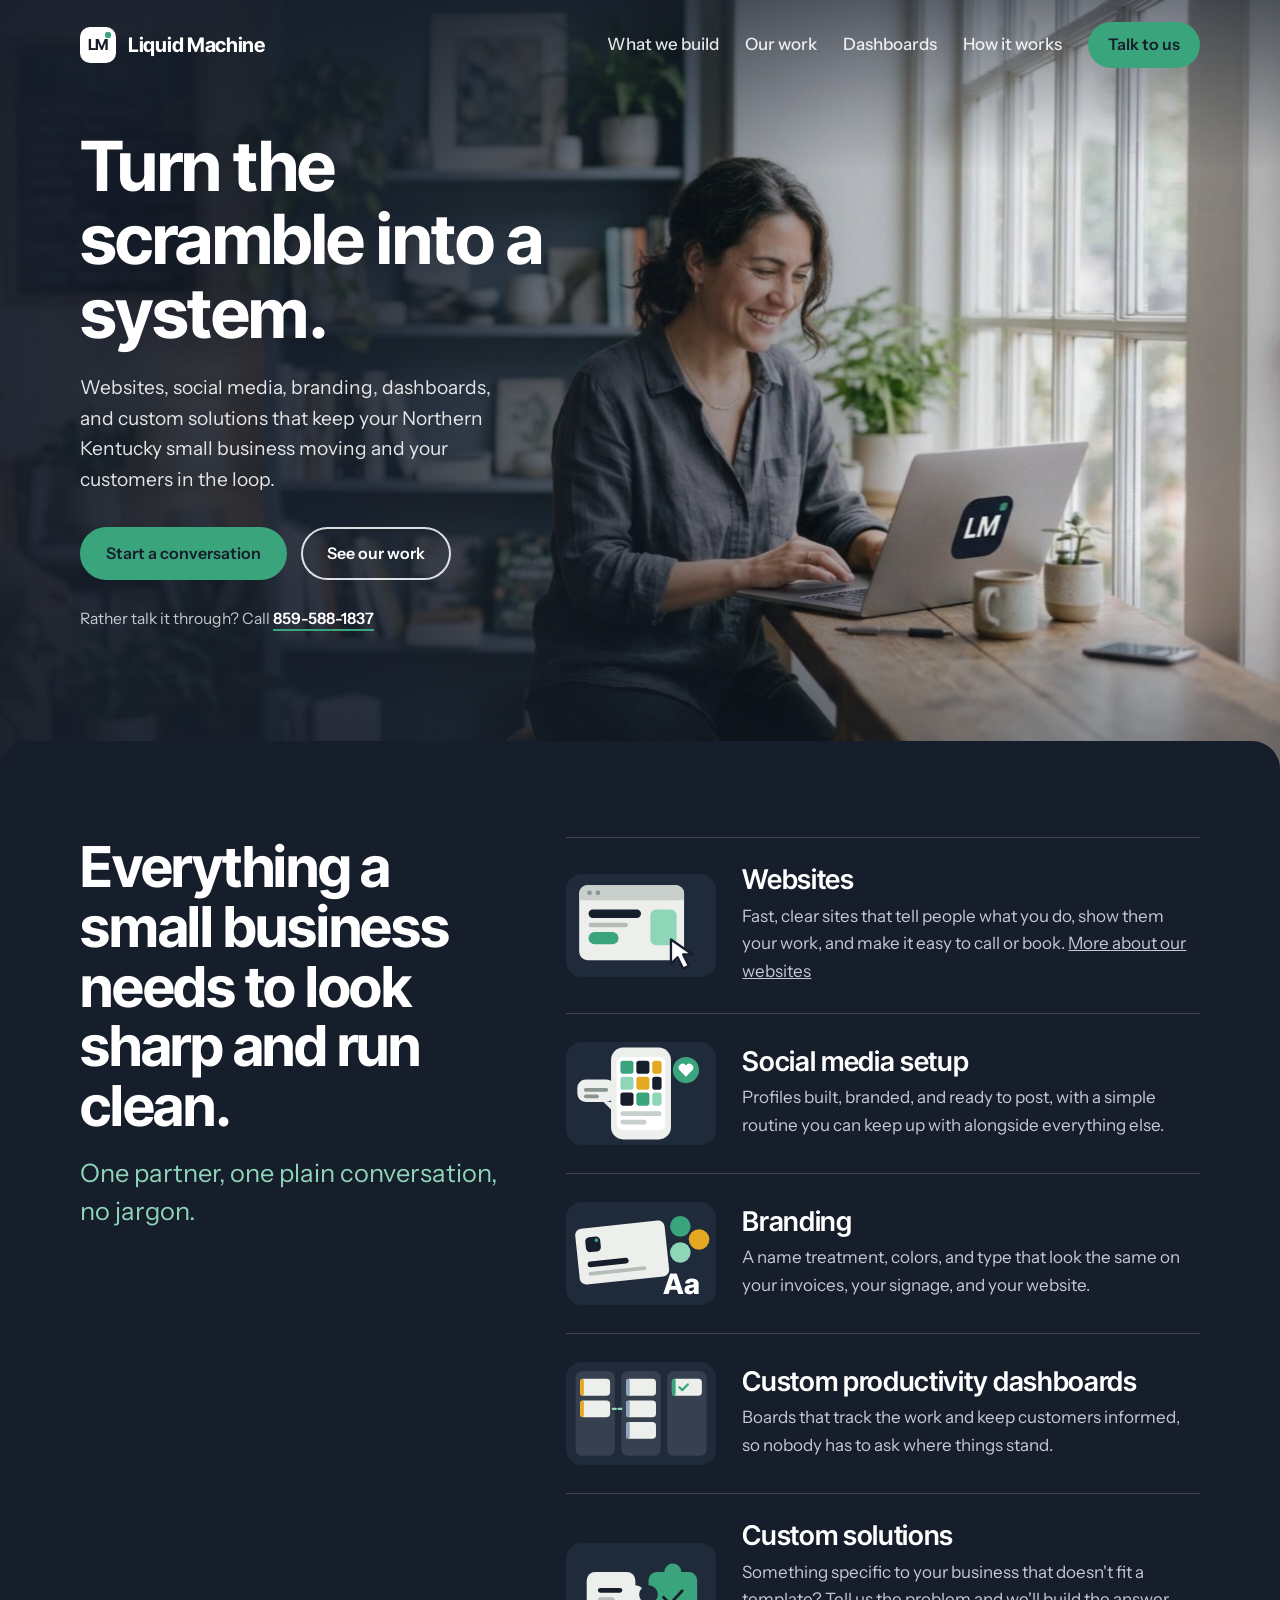
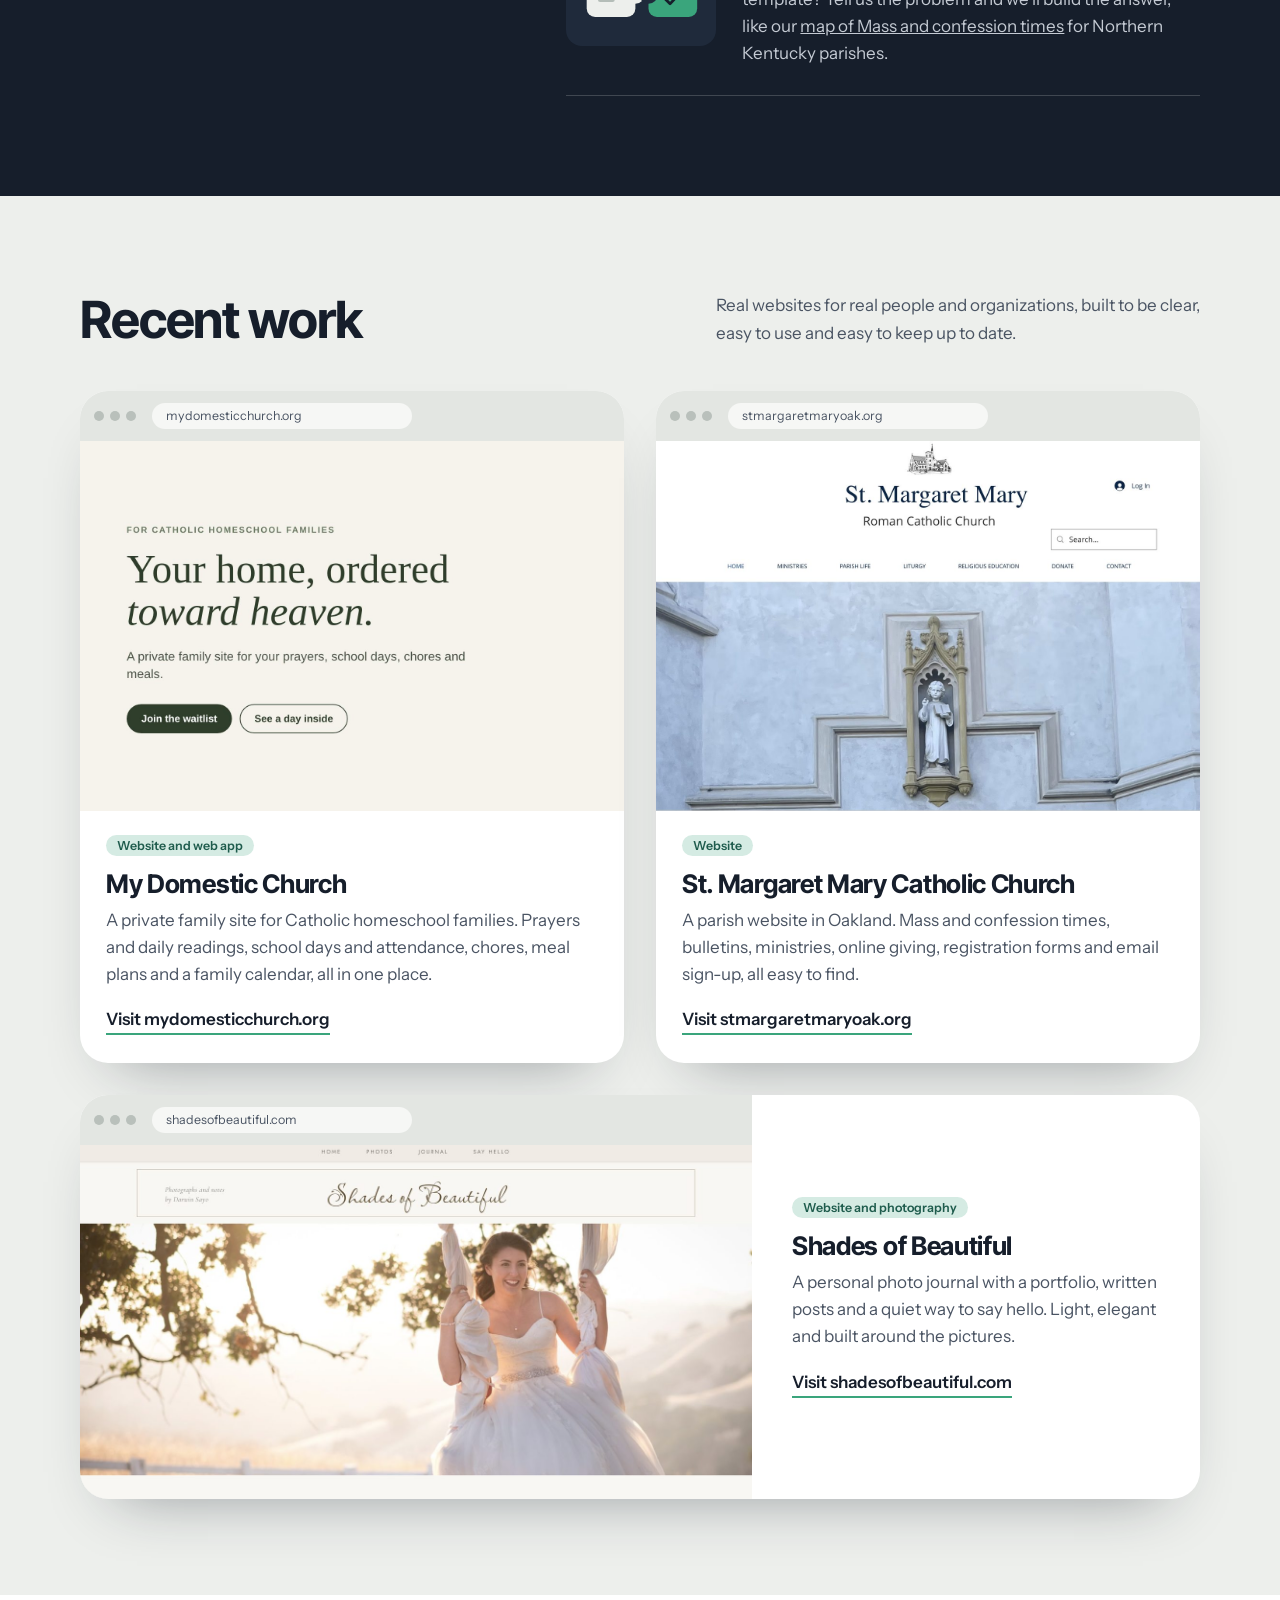
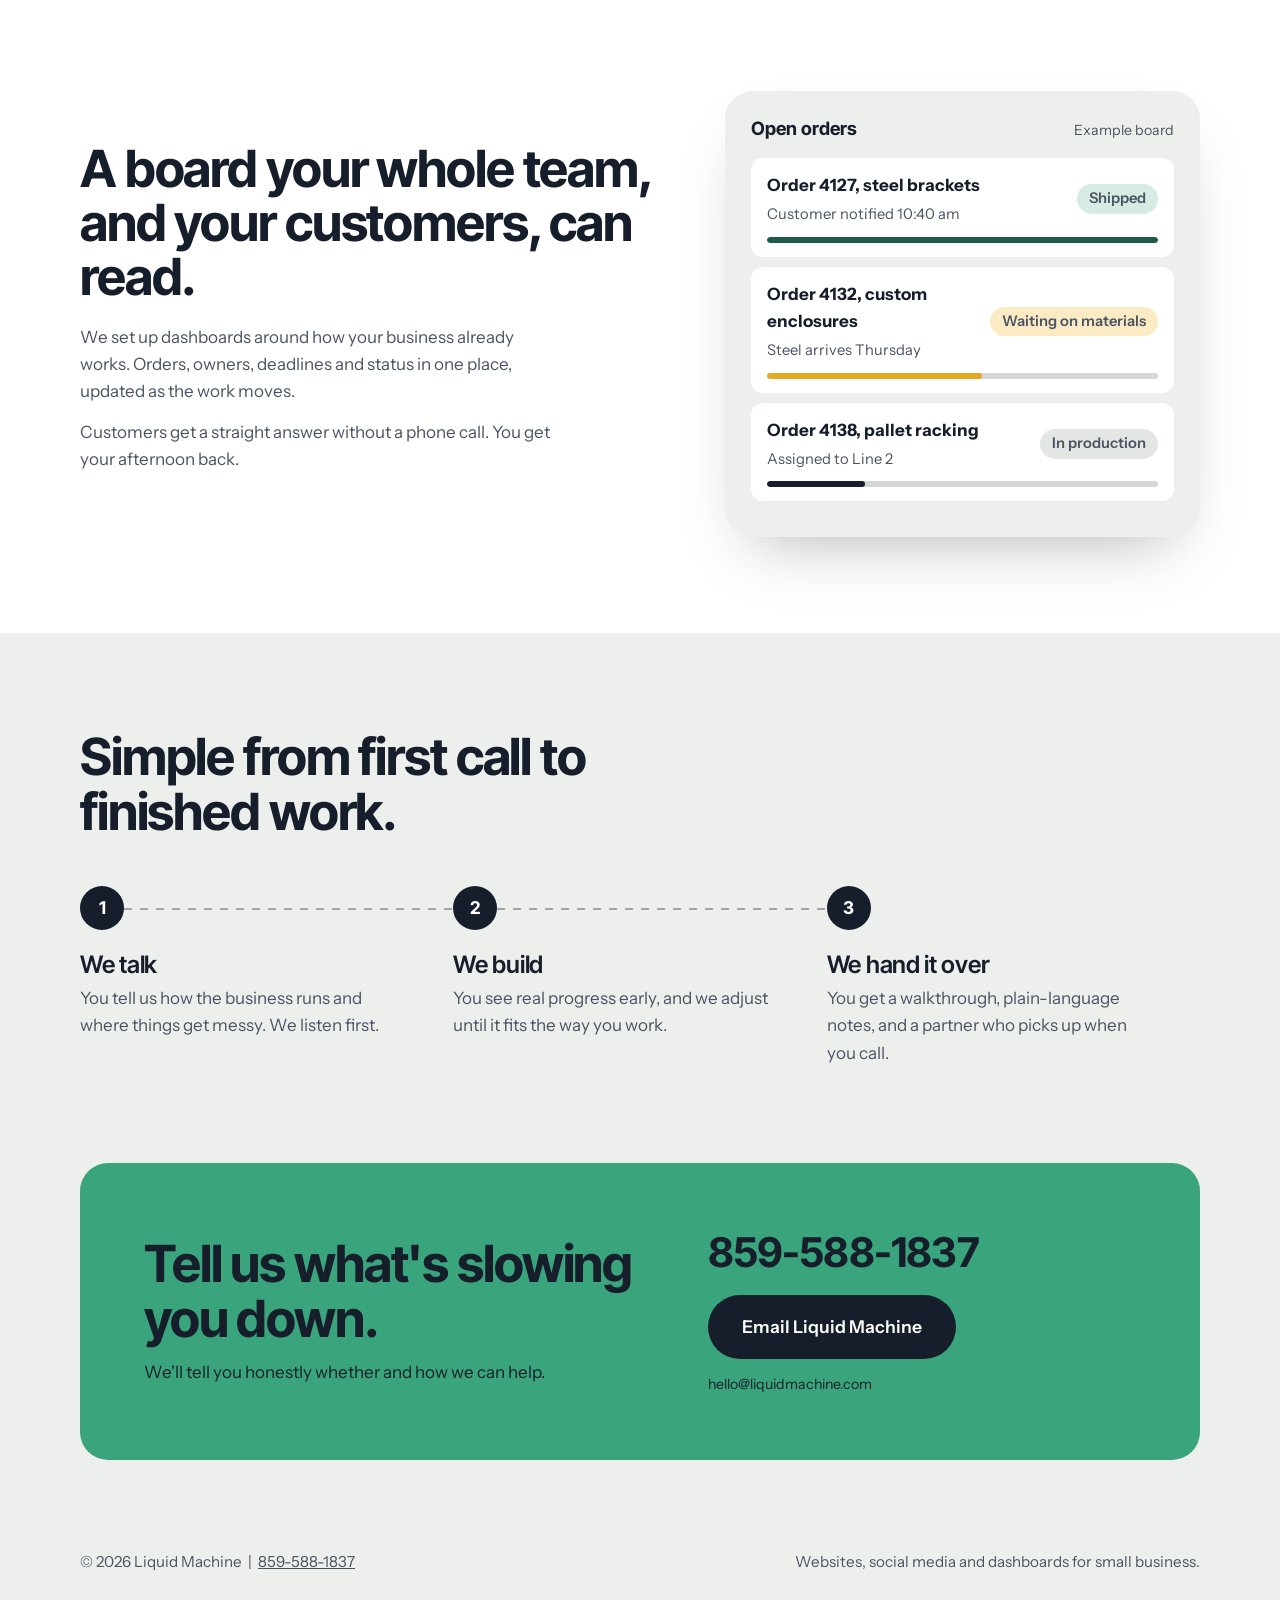
==== commit b137a5fe: "Swap the heading font to Inter Tight for a more serious look Bricolage Grotesque read as too playful" ====
--- a/index.html
+++ b/index.html
@@ -17,7 +17,7 @@
 <meta property="og:image" content="https://liquidmachine.com/hero.jpg">
 <link rel="preconnect" href="https://fonts.googleapis.com">
 <link rel="preconnect" href="https://fonts.gstatic.com" crossorigin>
-<link href="https://fonts.googleapis.com/css2?family=Bricolage+Grotesque:opsz,wght@12..96,400;12..96,600;12..96,800&family=Instrument+Sans:wght@400;500;600&display=swap" rel="stylesheet">
+<link href="https://fonts.googleapis.com/css2?family=Inter+Tight:wght@500;600;700&family=Instrument+Sans:wght@400;500;600&display=swap" rel="stylesheet">
 <style>
 :root{
   --sheet:#EDEFEC;      /* cool grey-green paper */
@@ -40,7 +40,8 @@
 *{box-sizing:border-box;margin:0}
 html{scroll-behavior:smooth}
 body{background:var(--sheet);color:var(--ink);font:400 1.0625rem/1.6 "Instrument Sans",system-ui,sans-serif;-webkit-font-smoothing:antialiased}
-h1,h2,h3{font-family:"Bricolage Grotesque",system-ui,sans-serif;letter-spacing:-.02em;line-height:1.05}
+h1,h2,h3{font-family:"Inter Tight",system-ui,sans-serif;letter-spacing:-.022em;line-height:1.06}
+h3{letter-spacing:-.012em}
 a{color:inherit}
 :focus-visible{outline:3px solid var(--signal);outline-offset:3px;border-radius:6px}
 .wrap{width:min(1120px,100% - 40px);margin-inline:auto}
@@ -48,8 +49,8 @@
 /* header */
 header{position:absolute;inset:0 0 auto 0;z-index:5;padding:22px 0;color:#fff}
 header .wrap{display:flex;align-items:center;justify-content:space-between;gap:16px}
-.brand{display:flex;align-items:center;gap:12px;font:800 1.25rem "Bricolage Grotesque",sans-serif;text-decoration:none;letter-spacing:-.02em}
-.mark{width:36px;height:36px;border-radius:10px;background:#fff;color:var(--ink);display:grid;place-items:center;font:800 .95rem "Bricolage Grotesque",sans-serif;letter-spacing:-.04em;position:relative}
+.brand{display:flex;align-items:center;gap:12px;font:700 1.25rem "Inter Tight",sans-serif;text-decoration:none;letter-spacing:-.015em}
+.mark{width:36px;height:36px;border-radius:10px;background:#fff;color:var(--ink);display:grid;place-items:center;font:700 .95rem "Inter Tight",sans-serif;letter-spacing:-.04em;position:relative}
 .mark::after{content:"";position:absolute;right:5px;top:5px;width:6px;height:6px;border-radius:2px;background:var(--signal)}
 nav{display:flex;gap:26px;align-items:center;font-weight:500}
 nav a{text-decoration:none;color:rgba(255,255,255,.88)}
@@ -70,7 +71,7 @@
     url("/hero.jpg") 72% center/cover no-repeat,#2A3646}
 .hero .wrap{width:min(1120px,100% - 40px)}
 .hero .copy{max-width:540px}
-.hero h1{font-size:clamp(2.7rem,5.4vw,4.9rem);font-weight:800;margin-bottom:22px;text-shadow:0 2px 24px rgba(22,30,43,.35)}
+.hero h1{font-size:clamp(2.7rem,5.4vw,4.9rem);font-weight:700;margin-bottom:22px;text-shadow:0 2px 24px rgba(22,30,43,.35)}
 .hero p.lead{font-size:1.2rem;color:rgba(255,255,255,.88);max-width:34ch;margin-bottom:32px}
 .hero .actions{display:flex;gap:14px;flex-wrap:wrap}
 .hero .call{margin-top:26px;font-size:.98rem;color:rgba(255,255,255,.75)}
@@ -82,20 +83,20 @@
 /* services */
 .services{position:relative;margin-top:-28px;background:var(--ink);color:#fff;padding:96px 0 100px;border-radius:var(--r-lg) var(--r-lg) 0 0}
 .services .wrap{display:grid;grid-template-columns:.8fr 1.2fr;gap:64px}
-.services h2{font-size:clamp(2.2rem,4.4vw,3.6rem);font-weight:800;position:sticky;top:32px;align-self:start}
+.services h2{font-size:clamp(2.2rem,4.4vw,3.6rem);font-weight:700;position:sticky;top:32px;align-self:start}
 .services h2 span{display:block;color:var(--signal-soft);font-weight:400;font-size:.45em;letter-spacing:0;margin-top:18px;line-height:1.5;max-width:30ch;font-family:"Instrument Sans",sans-serif}
 .svc{display:grid;grid-template-columns:150px 1fr;gap:26px;align-items:center;padding:28px 0;border-top:1px solid rgba(255,255,255,.18)}
 .svc:last-child{border-bottom:1px solid rgba(255,255,255,.18)}
 .svc .art{width:150px;height:103px;border-radius:16px;background:#1F2A3B;display:grid;place-items:center;overflow:hidden}
 .svc .art svg{width:100%;height:100%}
-.svc .art text{font-family:"Bricolage Grotesque",sans-serif}
+.svc .art text{font-family:"Inter Tight",sans-serif}
 .svc h3{font-size:1.7rem;font-weight:600;margin-bottom:8px}
 .svc p{color:#C4CAD3;max-width:46ch}
 
 /* recent work */
 .work{padding:96px 0}
 .work .head{display:flex;justify-content:space-between;align-items:flex-end;gap:32px;flex-wrap:wrap;margin-bottom:44px}
-.work h2{font-size:clamp(2.1rem,4vw,3.3rem);font-weight:800;max-width:18ch}
+.work h2{font-size:clamp(2.1rem,4vw,3.3rem);font-weight:700;max-width:18ch}
 .work .sub{color:var(--ink-soft);max-width:44ch}
 .work-grid{display:grid;grid-template-columns:1fr 1fr;gap:32px}
 .proj{display:flex;flex-direction:column;text-decoration:none;background:var(--paper);border-radius:var(--r-lg);overflow:hidden;box-shadow:0 30px 60px -36px rgba(22,30,43,.45);transition:transform .25s ease,box-shadow .25s ease}
@@ -114,7 +115,7 @@
 .proj.wide .cap{grid-column:2;grid-row:1/3;align-self:center;padding:36px 40px}
 .proj .cap{padding:24px 26px 28px;display:flex;flex-direction:column;flex:1}
 .proj .tag{align-self:flex-start;font:600 .78rem "Instrument Sans",sans-serif;color:var(--pine);background:#D5EBE3;padding:3px 11px;border-radius:999px}
-.proj h3{font-size:1.6rem;font-weight:800;margin:14px 0 10px}
+.proj h3{font-size:1.6rem;font-weight:700;margin:14px 0 10px}
 .proj p{color:var(--ink-soft);max-width:44ch}
 .proj .visit{align-self:flex-start;margin-top:auto;padding-top:18px;font-weight:600;color:var(--ink);border-bottom:2px solid var(--signal);transition:border-color .2s}
 .proj:hover .visit{border-color:var(--ink)}
@@ -122,11 +123,11 @@
 /* dashboard showcase */
 .board{padding:96px 0;background:var(--paper)}
 .board .wrap{display:grid;grid-template-columns:1.1fr .9fr;gap:64px;align-items:center}
-.board h2{font-size:clamp(2.1rem,4vw,3.3rem);font-weight:800;margin-bottom:20px}
+.board h2{font-size:clamp(2.1rem,4vw,3.3rem);font-weight:700;margin-bottom:20px}
 .board p{color:var(--ink-soft);max-width:44ch;margin-bottom:14px}
 .card{background:var(--sheet);border-radius:var(--r-lg);padding:26px;box-shadow:0 30px 60px -30px rgba(22,30,43,.35)}
 .card-head{display:flex;justify-content:space-between;align-items:baseline;margin-bottom:16px}
-.card-head b{font:800 1.15rem "Bricolage Grotesque",sans-serif}
+.card-head b{font:700 1.15rem "Inter Tight",sans-serif}
 .card-head small{color:var(--ink-soft)}
 .job{display:grid;grid-template-columns:1fr auto;gap:4px 12px;background:var(--paper);padding:14px 16px;border-radius:var(--r-sm);margin-bottom:10px}
 .job span{font-size:.92rem;color:var(--ink-soft)}
@@ -151,10 +152,10 @@
 
 /* process */
 .process{padding:96px 0}
-.process h2{font-size:clamp(2.1rem,4vw,3.3rem);font-weight:800;margin-bottom:48px;max-width:16ch}
+.process h2{font-size:clamp(2.1rem,4vw,3.3rem);font-weight:700;margin-bottom:48px;max-width:16ch}
 .steps{display:grid;grid-template-columns:repeat(3,1fr);counter-reset:s}
 .step{padding:0 28px 0 0;position:relative}
-.step::before{counter-increment:s;content:counter(s);display:grid;place-items:center;width:44px;height:44px;border-radius:50%;background:var(--ink);color:#fff;font:800 1.1rem "Bricolage Grotesque",sans-serif;margin-bottom:22px;position:relative;z-index:1}
+.step::before{counter-increment:s;content:counter(s);display:grid;place-items:center;width:44px;height:44px;border-radius:50%;background:var(--ink);color:#fff;font:700 1.1rem "Inter Tight",sans-serif;margin-bottom:22px;position:relative;z-index:1}
 .step::after{content:"";position:absolute;top:22px;left:44px;right:0;height:2px;background:repeating-linear-gradient(90deg,var(--ink) 0 8px,transparent 8px 16px);opacity:.35}
 .step:last-child::after{display:none}
 .step h3{font-size:1.5rem;font-weight:600;margin-bottom:8px}
@@ -163,12 +164,12 @@
 /* contact */
 .contact{padding:0 0 90px}
 .contact .box{background:var(--signal);color:var(--on-signal);border-radius:var(--r-lg);padding:64px;display:grid;grid-template-columns:1.1fr .9fr;gap:40px;align-items:center}
-.contact h2{font-size:clamp(2rem,4vw,3.2rem);font-weight:800}
+.contact h2{font-size:clamp(2rem,4vw,3.2rem);font-weight:700}
 .contact p{margin-top:14px;max-width:38ch}
 .contact .btn{background:var(--ink);color:#fff;font-size:1.1rem;padding:18px 34px}
 .contact .btn:hover{background:#000}
 .contact small{display:block;margin-top:14px}
-.contact .phone{display:block;font:800 clamp(1.8rem,3.2vw,2.6rem) "Bricolage Grotesque",sans-serif;letter-spacing:-.02em;text-decoration:none;margin-bottom:18px}
+.contact .phone{display:block;font:700 clamp(1.8rem,3.2vw,2.6rem) "Inter Tight",sans-serif;letter-spacing:-.02em;text-decoration:none;margin-bottom:18px}
 .contact .phone:hover{text-decoration:underline;text-underline-offset:6px}
 footer{padding:0 0 40px;color:var(--ink-soft);font-size:.95rem}
 footer .wrap{display:flex;justify-content:space-between;gap:12px;flex-wrap:wrap}
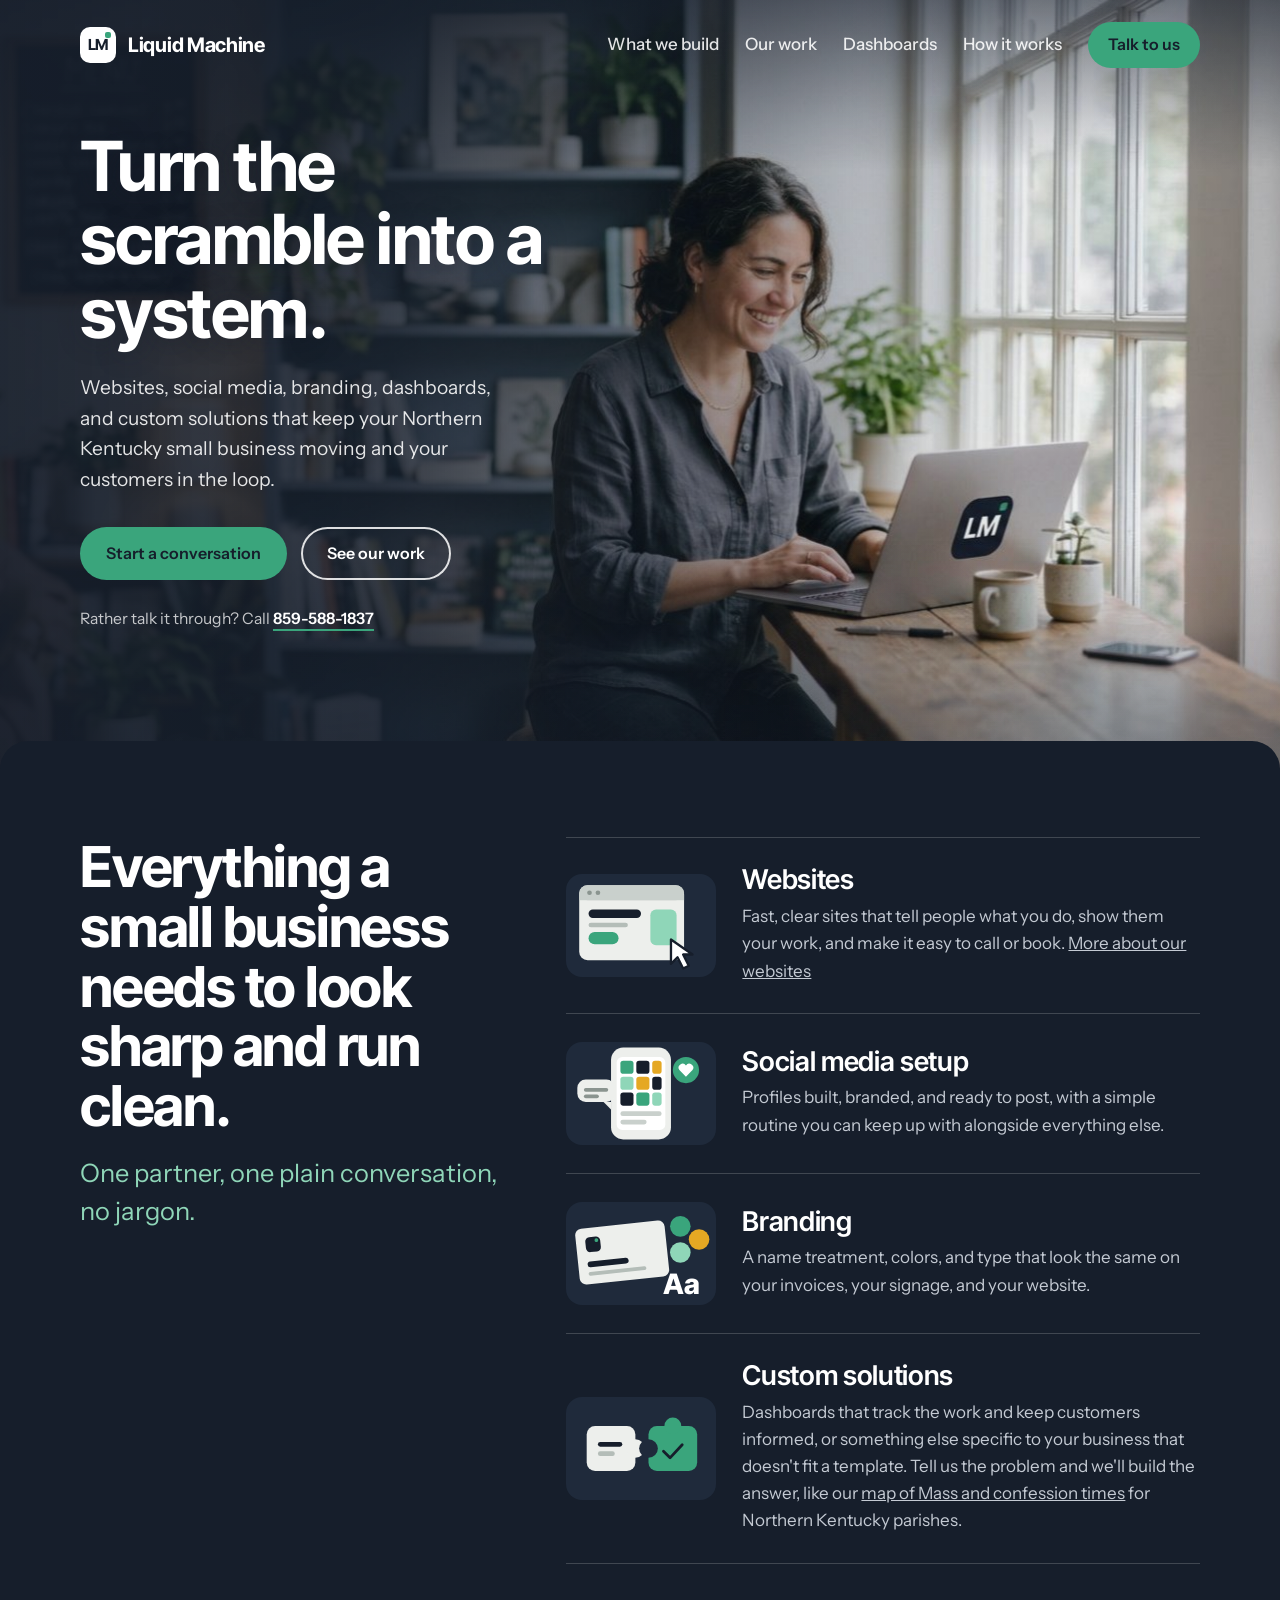
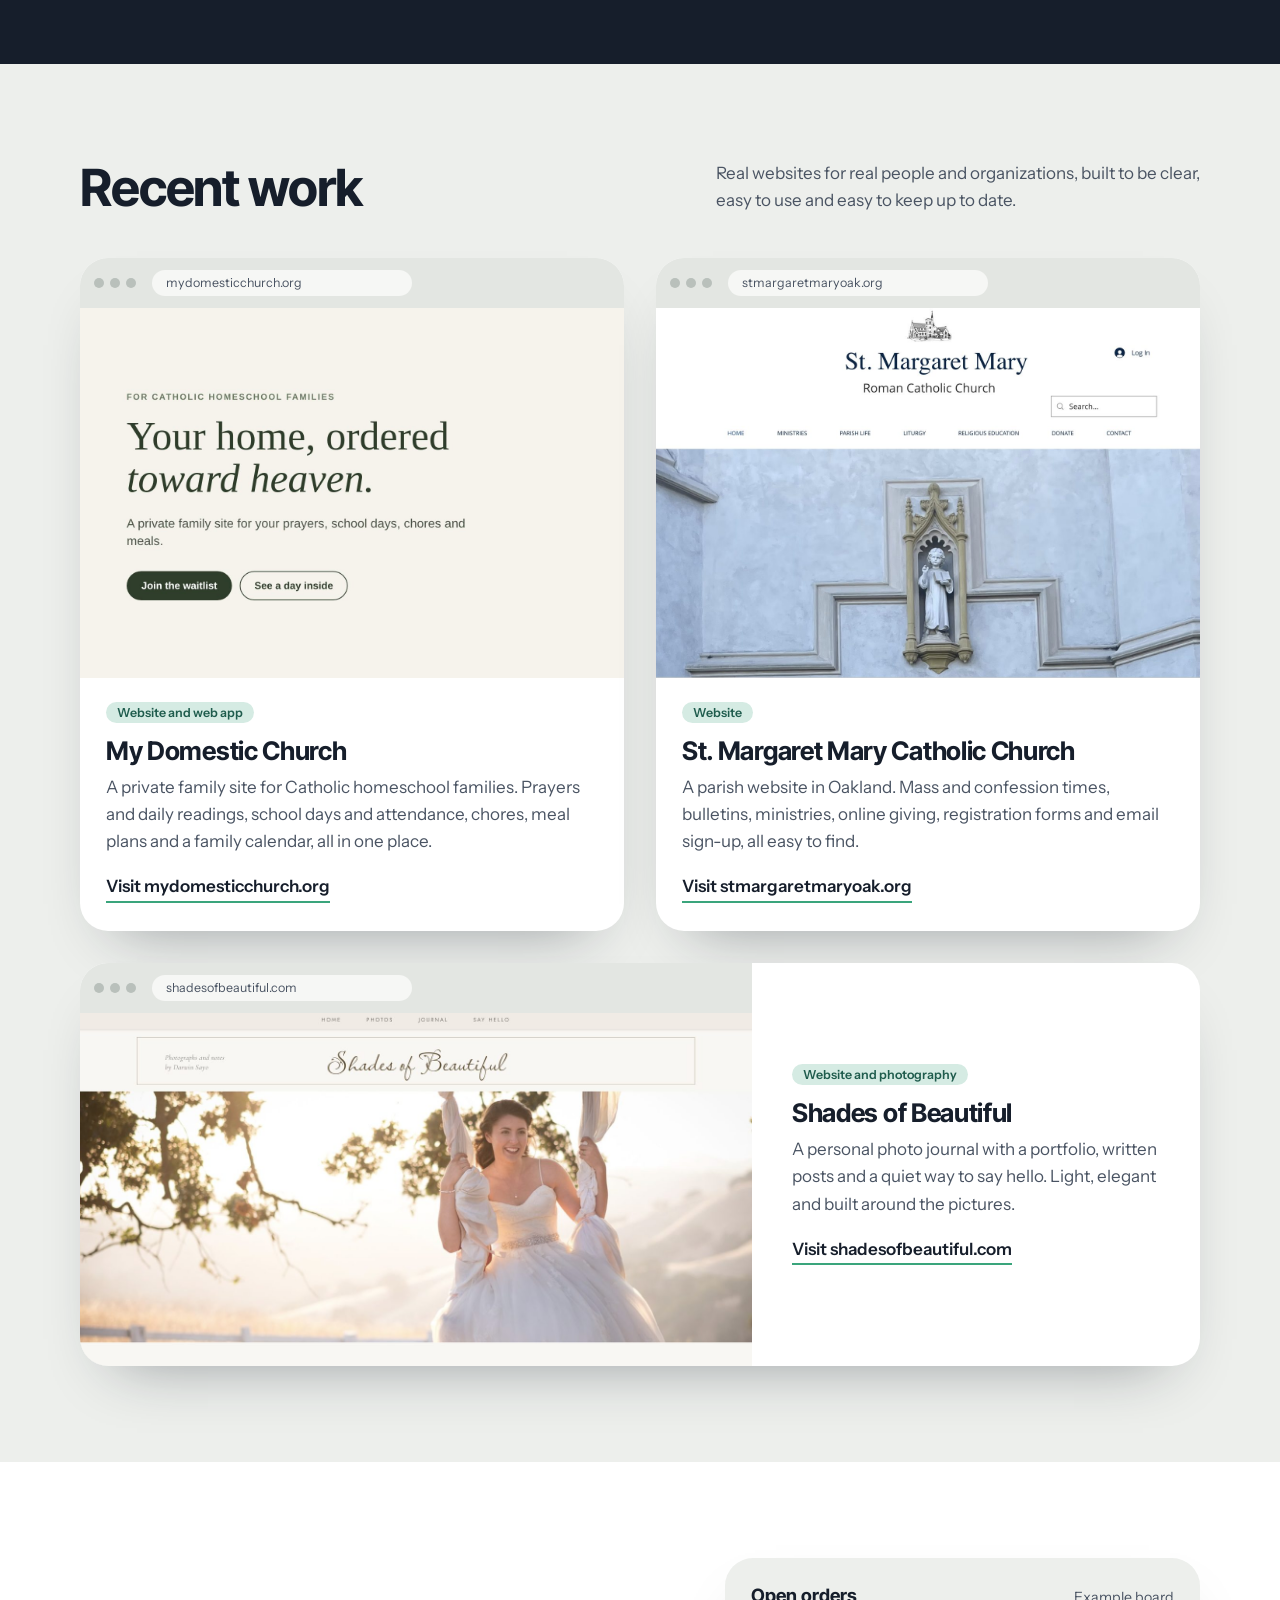
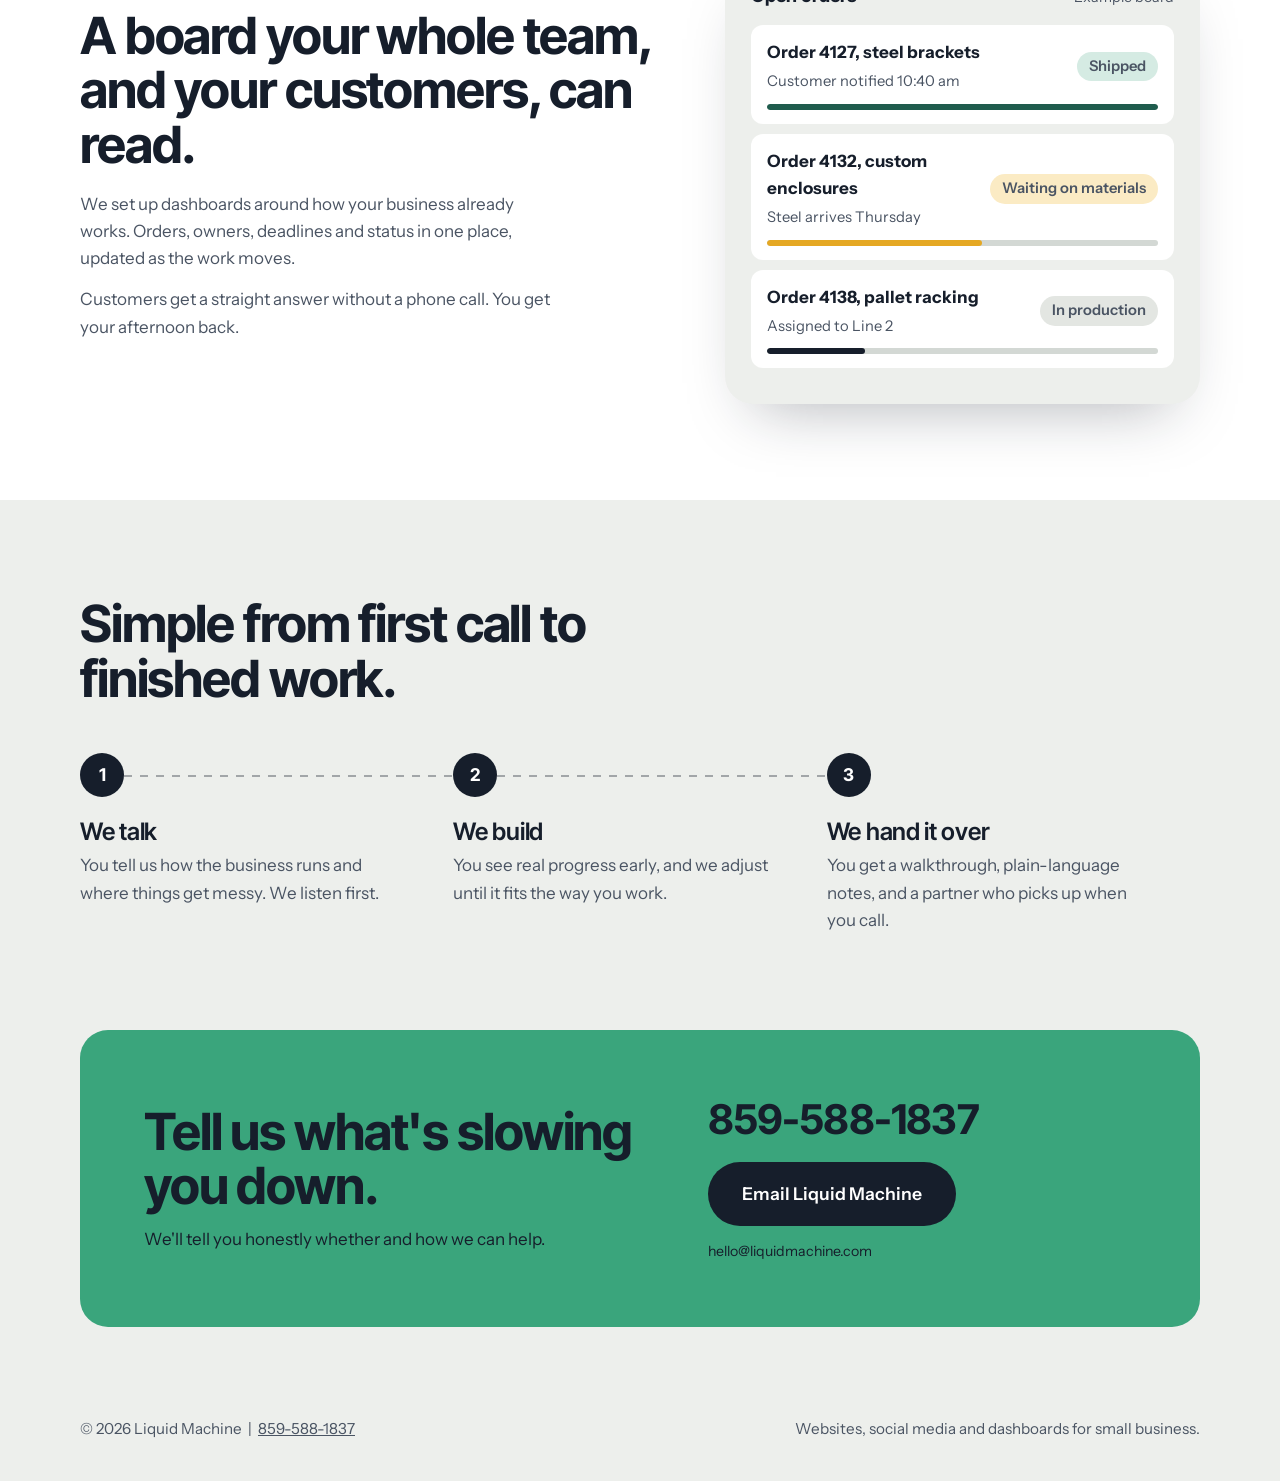
==== commit 350f91d2: "Fold the dashboards service into Custom solutions Removes the separate Custom productivity dashboard" ====
--- a/index.html
+++ b/index.html
@@ -250,12 +250,8 @@
         <div><h3>Branding</h3><p>A name treatment, colors, and type that look the same on your invoices, your signage, and your website.</p></div>
       </article>
       <article class="svc">
-        <div class="art"><svg viewBox="0 0 160 110" aria-hidden="true"><rect x="10" y="10" width="42" height="90" rx="7" fill="rgba(255,255,255,.1)"/><rect x="59" y="10" width="42" height="90" rx="7" fill="rgba(255,255,255,.1)"/><rect x="108" y="10" width="42" height="90" rx="7" fill="rgba(255,255,255,.1)"/><rect x="15" y="18" width="32" height="18" rx="4" fill="#EDEFEC"/><rect x="15" y="18" width="4" height="18" rx="2" fill="#E5A823"/><rect x="15" y="41" width="32" height="18" rx="4" fill="#EDEFEC"/><rect x="15" y="41" width="4" height="18" rx="2" fill="#E5A823"/><rect x="64" y="18" width="32" height="18" rx="4" fill="#EDEFEC"/><rect x="64" y="18" width="4" height="18" rx="2" fill="#8EA4BF"/><rect x="64" y="41" width="32" height="18" rx="4" fill="#EDEFEC"/><rect x="64" y="41" width="4" height="18" rx="2" fill="#8EA4BF"/><rect x="64" y="64" width="32" height="18" rx="4" fill="#EDEFEC"/><rect x="64" y="64" width="4" height="18" rx="2" fill="#8EA4BF"/><rect x="113" y="18" width="32" height="18" rx="4" fill="#EDEFEC"/><rect x="113" y="18" width="4" height="18" rx="2" fill="#3AA57C"/><path d="M121 27l3 3 6-6" stroke="#3AA57C" stroke-width="2.500" fill="none" stroke-linecap="round" stroke-linejoin="round"/><path d="M50 50h12" stroke="#8FD6B8" stroke-width="2.500" stroke-dasharray="3 3" stroke-linecap="round"/></svg></div>
-        <div><h3>Custom productivity dashboards</h3><p>Boards that track the work and keep customers informed, so nobody has to ask where things stand.</p></div>
-      </article>
-      <article class="svc">
         <div class="art"><svg viewBox="0 0 160 110" aria-hidden="true"><rect x="22" y="31" width="52" height="48" rx="9" fill="#EDEFEC"/><circle cx="74" cy="55" r="10" fill="#EDEFEC"/><rect x="88" y="31" width="52" height="48" rx="9" fill="#3AA57C"/><circle cx="88" cy="55" r="10" fill="#1F2A3B"/><circle cx="114" cy="31" r="9" fill="#3AA57C"/><rect x="34" y="48" width="26" height="5" rx="2.5" fill="#161E2B"/><rect x="34" y="58" width="18" height="5" rx="2.5" fill="#B4BDB8"/><path d="M104 58l7 7 13-14" stroke="#161E2B" stroke-width="3" fill="none" stroke-linecap="round" stroke-linejoin="round"/></svg></div>
-        <div><h3>Custom solutions</h3><p>Something specific to your business that doesn't fit a template? Tell us the problem and we'll build the answer, like our <a href="https://manymanytoes.com/parishtimes/" target="_blank" rel="noopener">map of Mass and confession times</a> for Northern Kentucky parishes.</p></div>
+        <div><h3>Custom solutions</h3><p>Dashboards that track the work and keep customers informed, or something else specific to your business that doesn't fit a template. Tell us the problem and we'll build the answer, like our <a href="https://manymanytoes.com/parishtimes/" target="_blank" rel="noopener">map of Mass and confession times</a> for Northern Kentucky parishes.</p></div>
       </article>
     </div>
   </div>
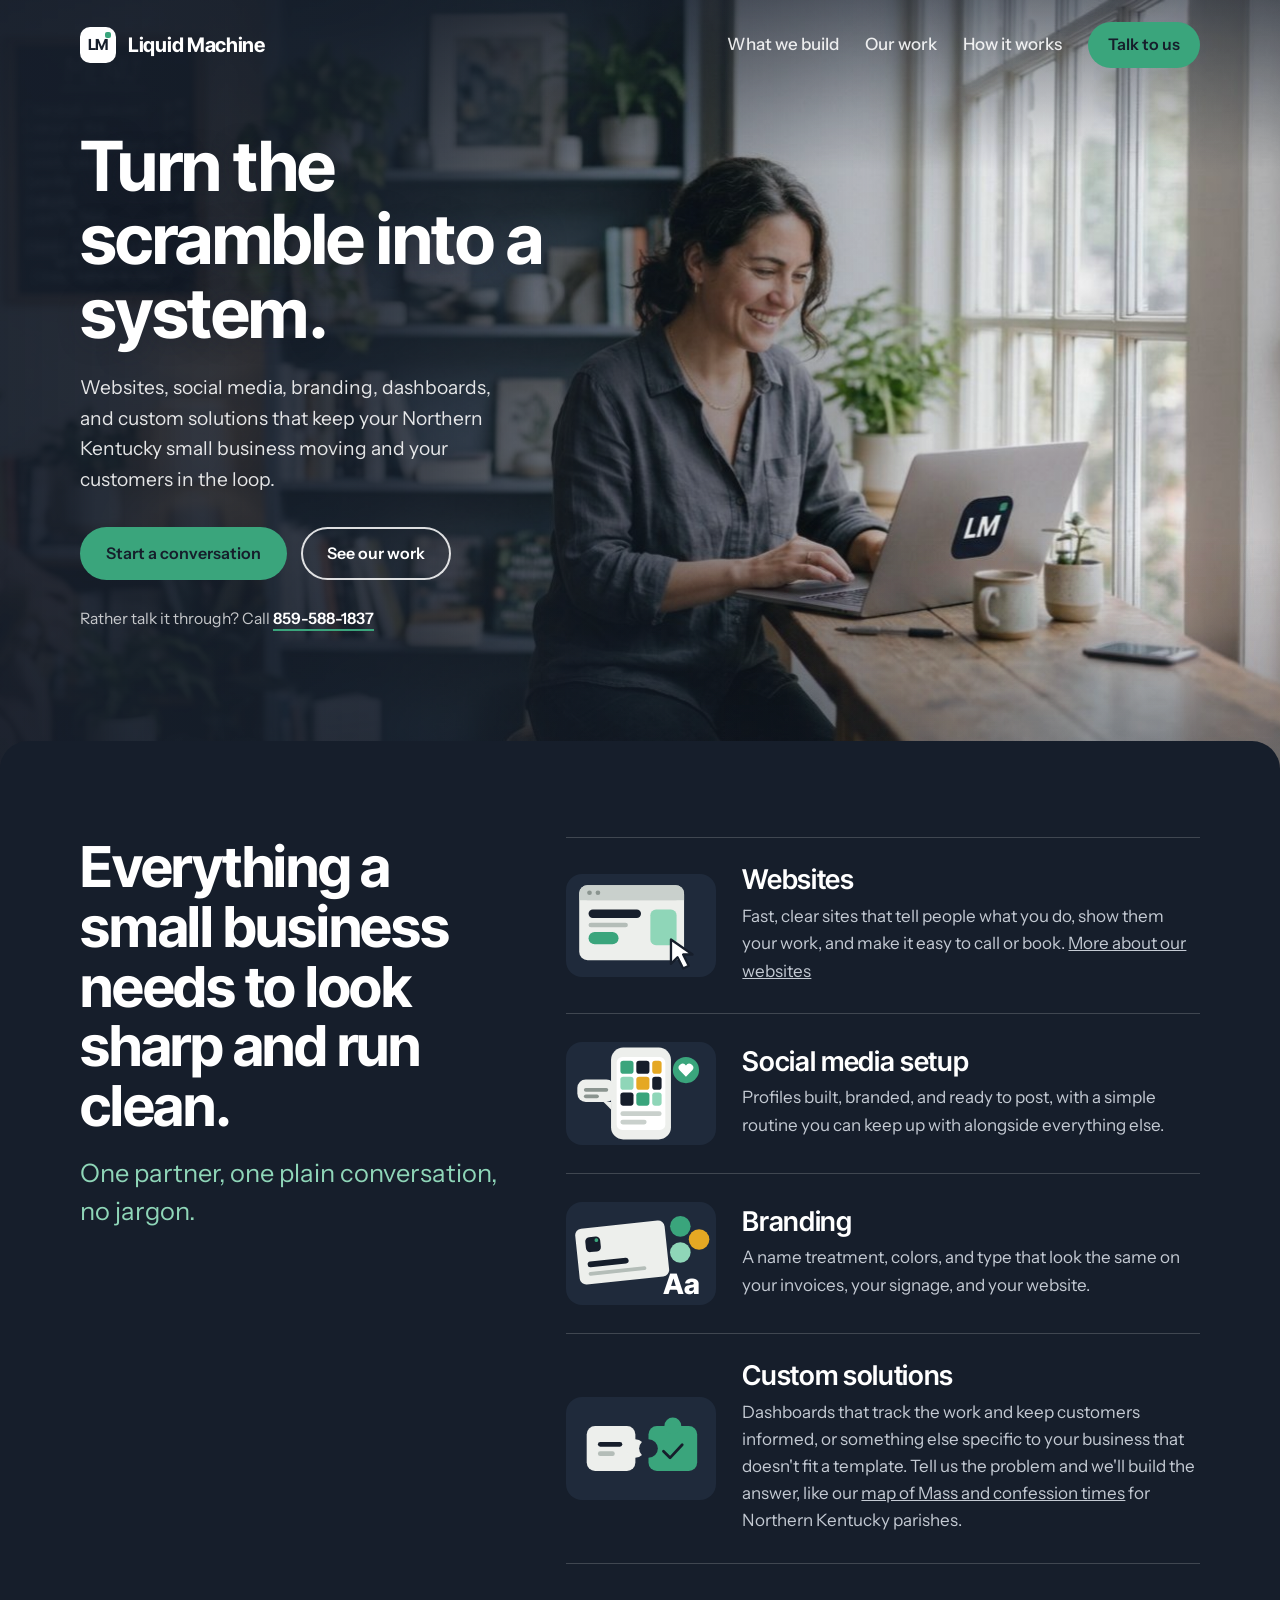
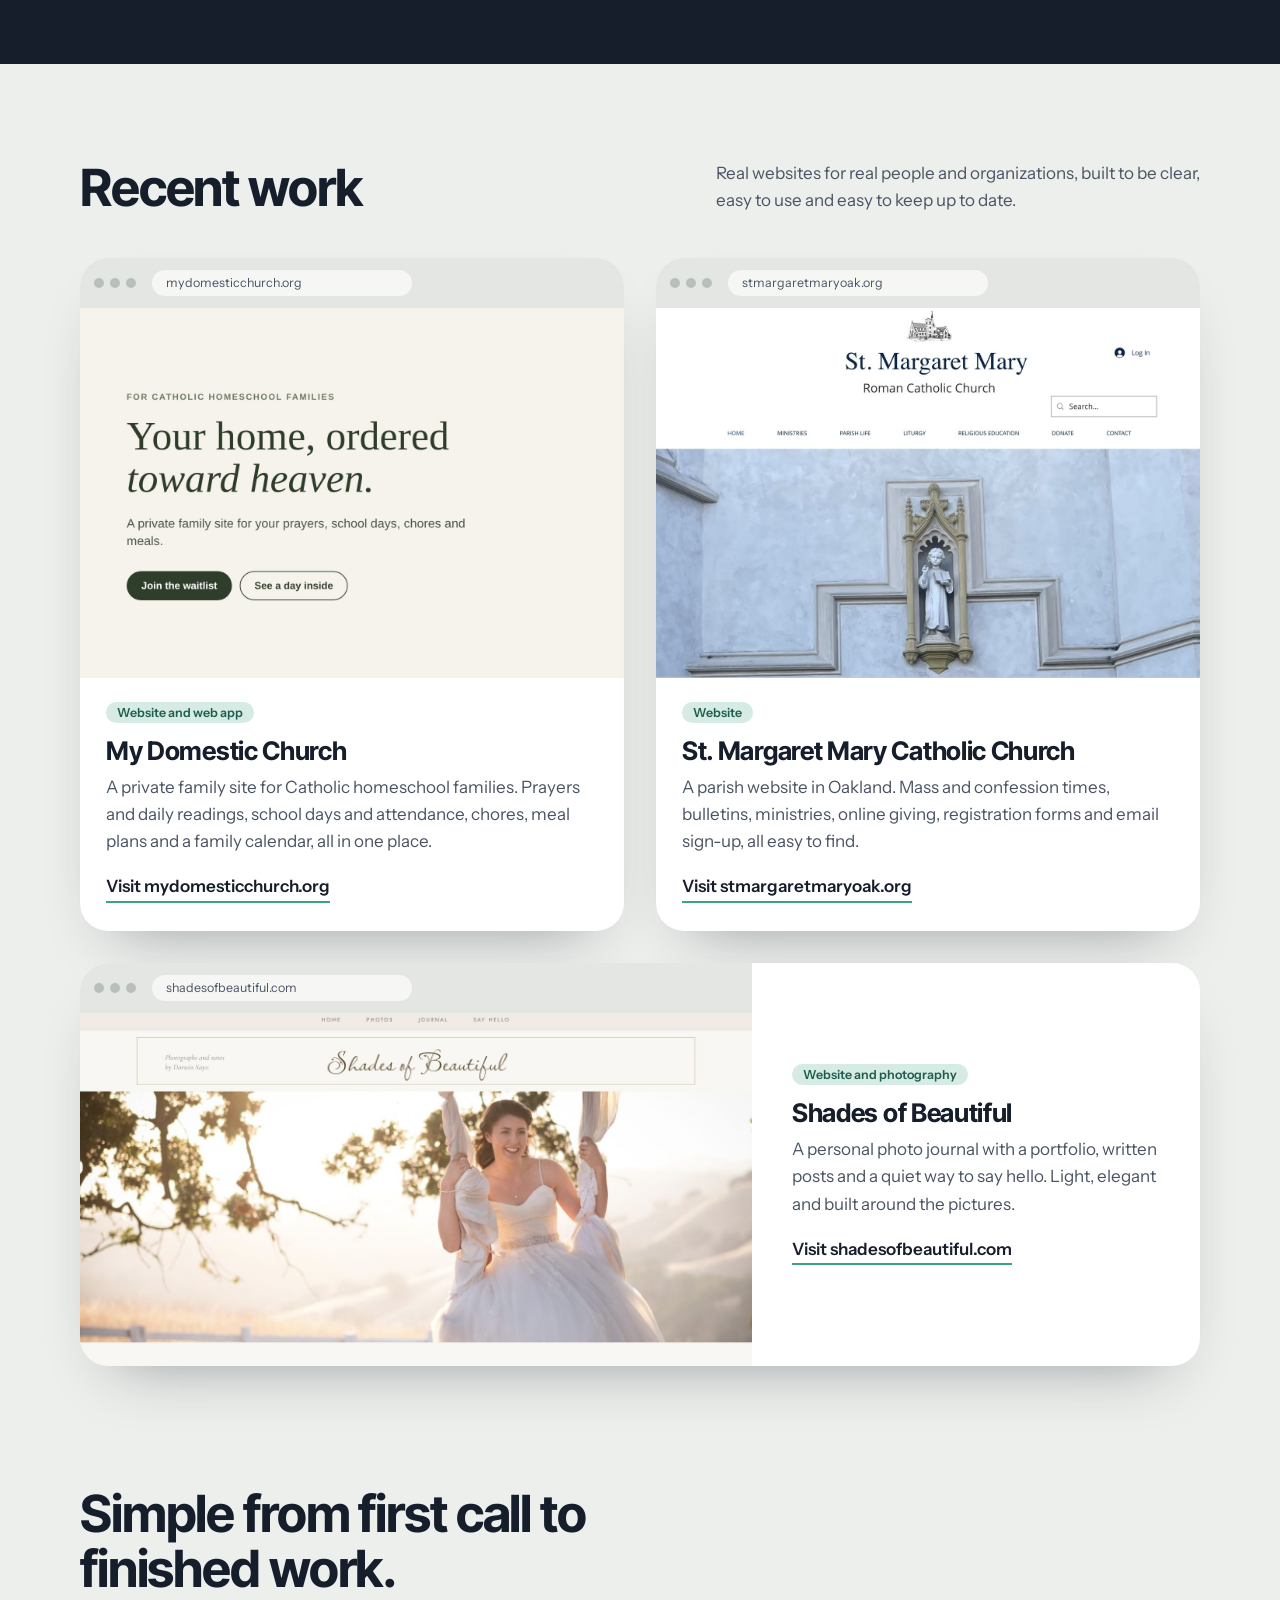
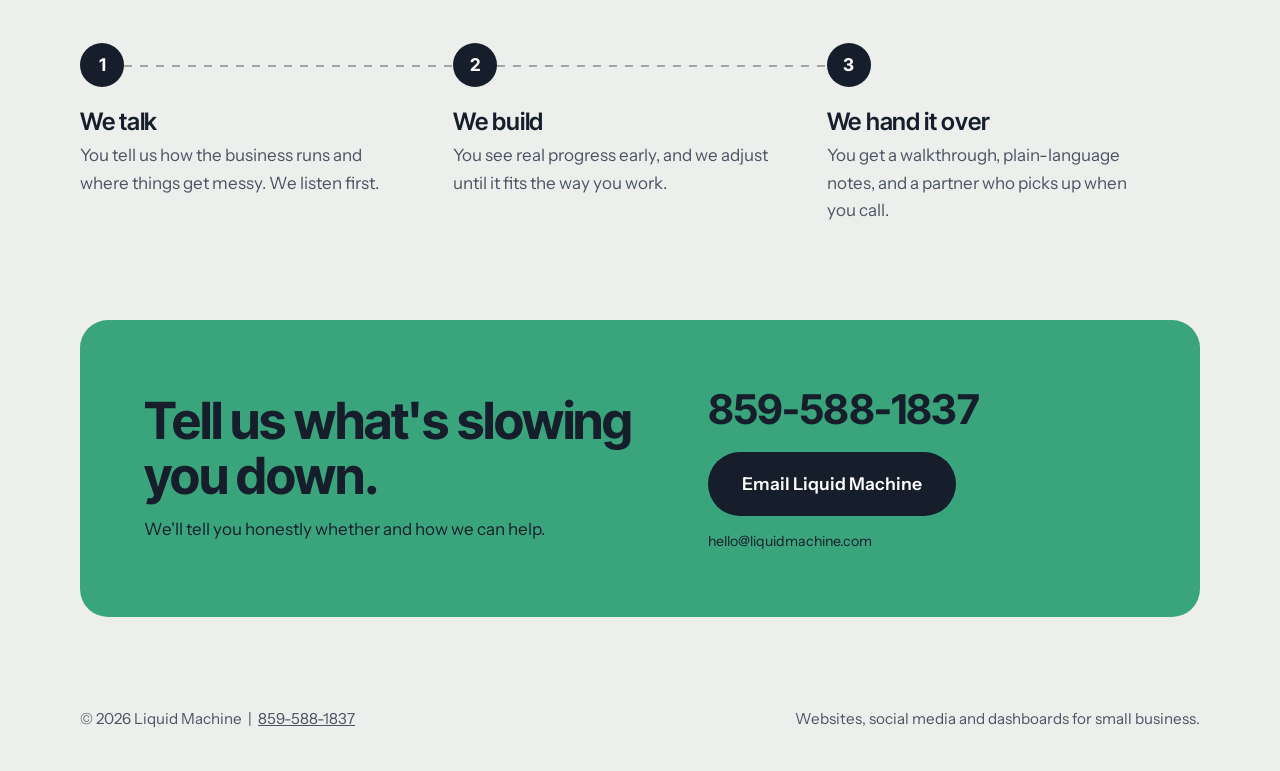
==== commit df6ea348: "Remove the dashboards board section Drops the "A board your whole team, and your customers, can read" ====
--- a/index.html
+++ b/index.html
@@ -120,38 +120,8 @@
 .proj .visit{align-self:flex-start;margin-top:auto;padding-top:18px;font-weight:600;color:var(--ink);border-bottom:2px solid var(--signal);transition:border-color .2s}
 .proj:hover .visit{border-color:var(--ink)}
 
-/* dashboard showcase */
-.board{padding:96px 0;background:var(--paper)}
-.board .wrap{display:grid;grid-template-columns:1.1fr .9fr;gap:64px;align-items:center}
-.board h2{font-size:clamp(2.1rem,4vw,3.3rem);font-weight:700;margin-bottom:20px}
-.board p{color:var(--ink-soft);max-width:44ch;margin-bottom:14px}
-.card{background:var(--sheet);border-radius:var(--r-lg);padding:26px;box-shadow:0 30px 60px -30px rgba(22,30,43,.35)}
-.card-head{display:flex;justify-content:space-between;align-items:baseline;margin-bottom:16px}
-.card-head b{font:700 1.15rem "Inter Tight",sans-serif}
-.card-head small{color:var(--ink-soft)}
-.job{display:grid;grid-template-columns:1fr auto;gap:4px 12px;background:var(--paper);padding:14px 16px;border-radius:var(--r-sm);margin-bottom:10px}
-.job span{font-size:.92rem;color:var(--ink-soft)}
-.pill{font-size:.8rem;font-weight:600;padding:3px 12px;border-radius:999px;align-self:center;grid-row:span 2}
-.p1{background:#D5EBE3;color:var(--pine)}
-.p2{background:var(--pill-bg);color:var(--pill-fg)}
-.p3{background:#E3E6E2;color:var(--ink)}
-.bar{grid-column:1/-1;height:6px;border-radius:6px;background:var(--line);overflow:hidden;margin-top:6px}
-.bar i{display:block;height:100%;background:var(--ink);border-radius:6px}
-.card .job:nth-child(2) .bar i{background:var(--pine)}
-.card .job:nth-child(3) .bar i{background:#E5A823}
-
-
-/* scroll-in: job board fills when it comes into view */
-.job{transition:opacity .5s ease,transform .5s cubic-bezier(.2,.7,.2,1)}
-.card .job:nth-child(2){transition-delay:.05s}.card .job:nth-child(3){transition-delay:.2s}.card .job:nth-child(4){transition-delay:.35s}
-.js .card:not(.in) .job{opacity:0;transform:translateY(14px)}
-.js .card.in .bar i{animation:fill 1.2s cubic-bezier(.3,.7,.2,1) .5s both}
-.js .card:not(.in) .bar i{width:0!important}
-@keyframes fill{from{width:0}}
-@media (prefers-reduced-motion:reduce){.job,.proj img{transition:none}.proj:hover img{transform:none}.js .card.in .bar i{animation:none}}
-
 /* process */
-.process{padding:96px 0}
+.process{padding:24px 0 96px}
 .process h2{font-size:clamp(2.1rem,4vw,3.3rem);font-weight:700;margin-bottom:48px;max-width:16ch}
 .steps{display:grid;grid-template-columns:repeat(3,1fr);counter-reset:s}
 .step{padding:0 28px 0 0;position:relative}
@@ -176,13 +146,14 @@
 
 @media (max-width:860px){
   nav a:not(.btn){display:none}
-  .services .wrap,.board .wrap,.contact .box{grid-template-columns:1fr}
+  .services .wrap,.contact .box{grid-template-columns:1fr}
   .hero{min-height:0;display:block;padding:104px 0 0;background:#161E2B}
   .hero::after{content:"";display:block;height:300px;margin-top:40px;background:linear-gradient(180deg,#161E2B 0,rgba(22,30,43,0) 90px),url("/hero.jpg") 78% 30%/cover no-repeat}
   .hero h1{font-size:clamp(2.5rem,11vw,3.2rem)}
   .hero p.lead{font-size:1.1rem}
   .hero .actions .btn{flex:1 1 auto;text-align:center}
-  .work,.board,.process{padding:72px 0}
+  .work,.process{padding:72px 0}
+  .process{padding-top:16px}
   .services{padding:72px 0 76px}
   .work .head{margin-bottom:32px}
   .services h2{position:static}
@@ -210,7 +181,6 @@
     <nav aria-label="Main">
       <a href="#services">What we build</a>
       <a href="#work">Our work</a>
-      <a href="#dashboards">Dashboards</a>
       <a href="#process">How it works</a>
       <a class="btn" href="#contact">Talk to us</a>
     </nav>
@@ -298,22 +268,6 @@
   </div>
 </section>
 
-<section class="board" id="dashboards">
-  <div class="wrap">
-    <div>
-      <h2>A board your whole team, and your customers, can read.</h2>
-      <p>We set up dashboards around how your business already works. Orders, owners, deadlines and status in one place, updated as the work moves.</p>
-      <p>Customers get a straight answer without a phone call. You get your afternoon back.</p>
-    </div>
-    <div class="card" aria-label="Example job board">
-      <div class="card-head"><b>Open orders</b><small>Example board</small></div>
-      <div class="job"><div><b>Order 4127, steel brackets</b></div><span class="pill p1">Shipped</span><span>Customer notified 10:40 am</span><div class="bar"><i style="width:100%"></i></div></div>
-      <div class="job"><div><b>Order 4132, custom enclosures</b></div><span class="pill p2">Waiting on materials</span><span>Steel arrives Thursday</span><div class="bar"><i style="width:55%"></i></div></div>
-      <div class="job"><div><b>Order 4138, pallet racking</b></div><span class="pill p3">In production</span><span>Assigned to Line 2</span><div class="bar"><i style="width:25%"></i></div></div>
-    </div>
-  </div>
-</section>
-
 <section class="process" id="process">
   <div class="wrap">
     <h2>Simple from first call to finished work.</h2>
@@ -347,23 +301,5 @@
   <div class="wrap"><span>&copy; 2026 Liquid Machine &nbsp;|&nbsp; <a href="tel:+18595881837">859-588-1837</a></span><span>Websites, social media and dashboards for small business.</span></div>
 </footer>
 <!-- Cloudflare Web Analytics --><script type='module' src='https://static.cloudflareinsights.com/beacon.min.js' data-cf-beacon='{"token": "c030f8a532584bfa90668305cb51b236"}'></script><!-- End Cloudflare Web Analytics -->
-<script>
-(function(){
-  var reduce=window.matchMedia("(prefers-reduced-motion: reduce)").matches;
-  if(reduce)return;
-  document.documentElement.classList.add("js");
-  // hero counts tick up once the collage has landed
-  document.querySelectorAll(".board-mini b[data-n]").forEach(function(el,i){
-    var n=+el.dataset.n,t0=null;el.textContent="0";
-    function step(t){if(!t0)t0=t;var p=Math.min((t-t0)/900,1);el.textContent=Math.round(n*(1-Math.pow(1-p,3)));if(p<1)requestAnimationFrame(step)}
-    setTimeout(function(){requestAnimationFrame(step)},900+i*180);
-  });
-  // job board fills when scrolled into view
-  var card=document.querySelector(".card");
-  if(card&&"IntersectionObserver" in window){
-    new IntersectionObserver(function(e,o){if(e[0].isIntersecting){card.classList.add("in");o.disconnect()}},{threshold:.35}).observe(card);
-  }else if(card){card.classList.add("in")}
-})();
-</script>
 </body>
 </html>
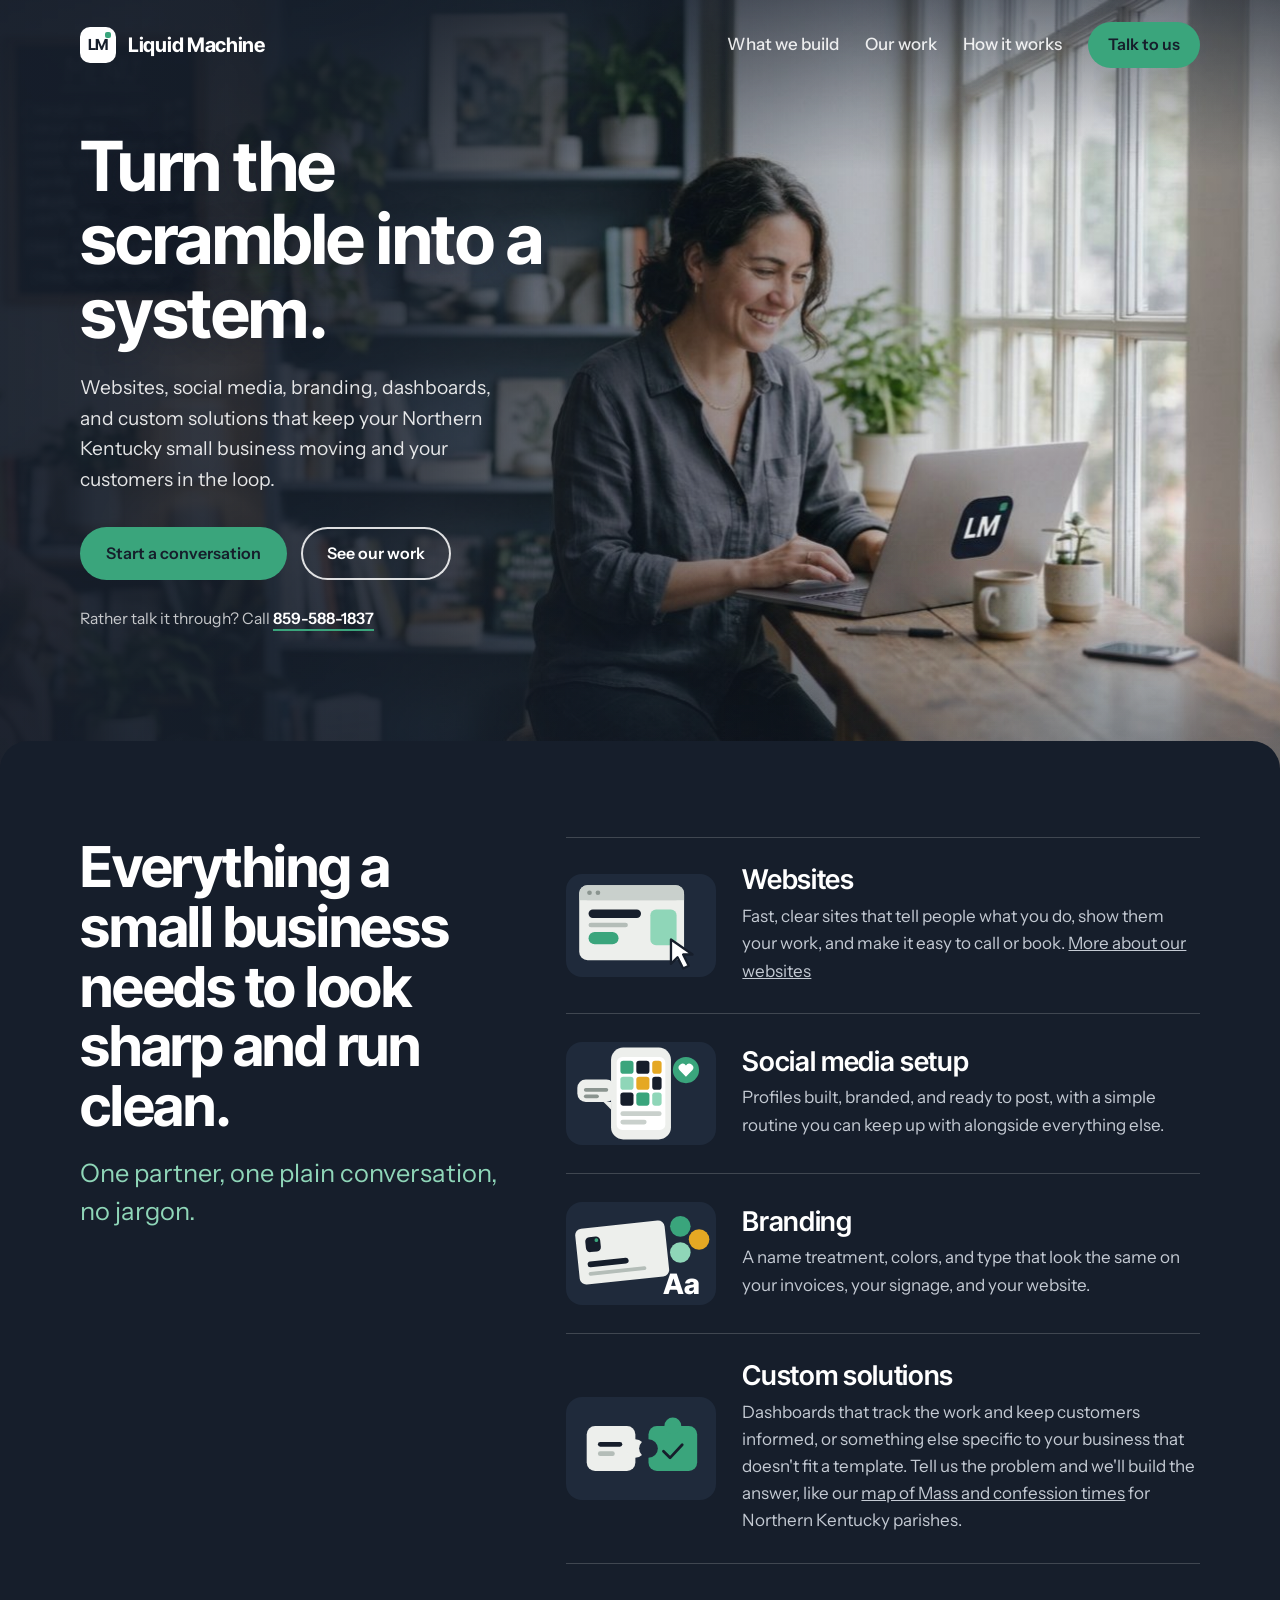
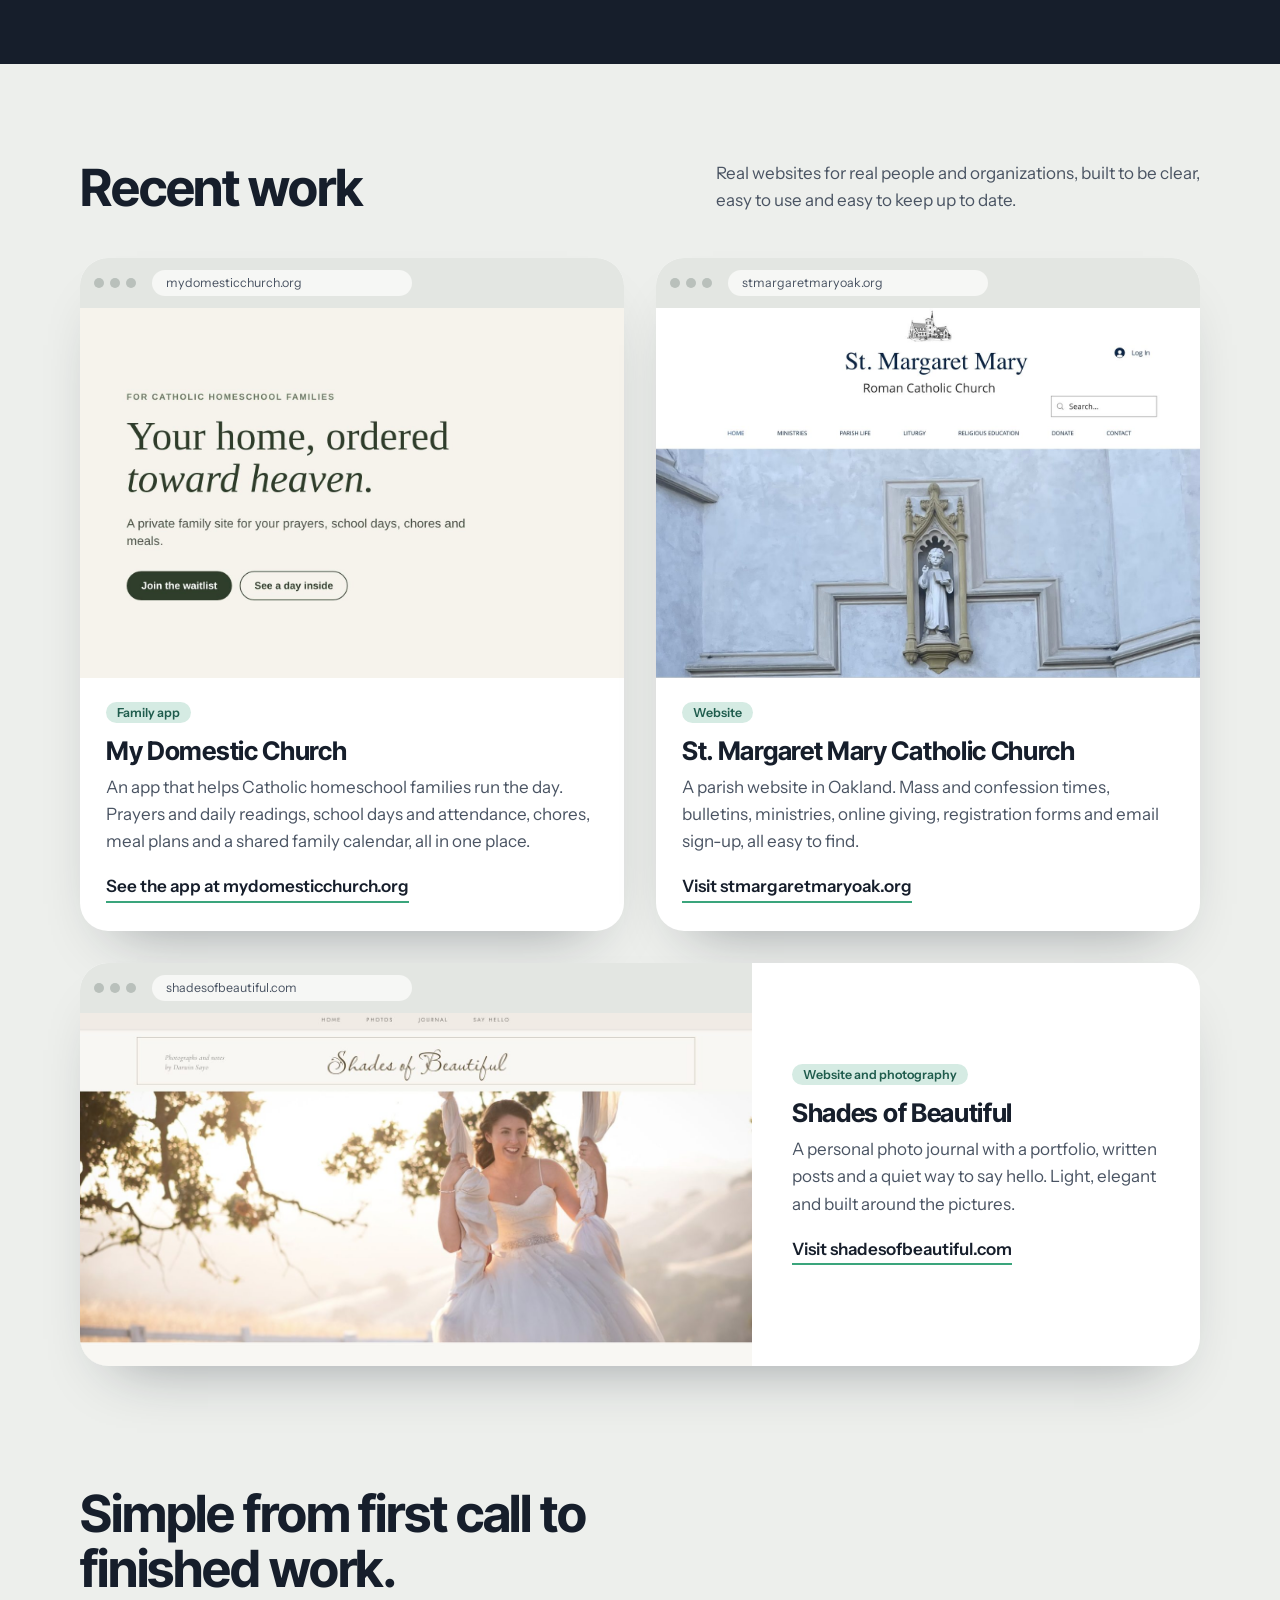
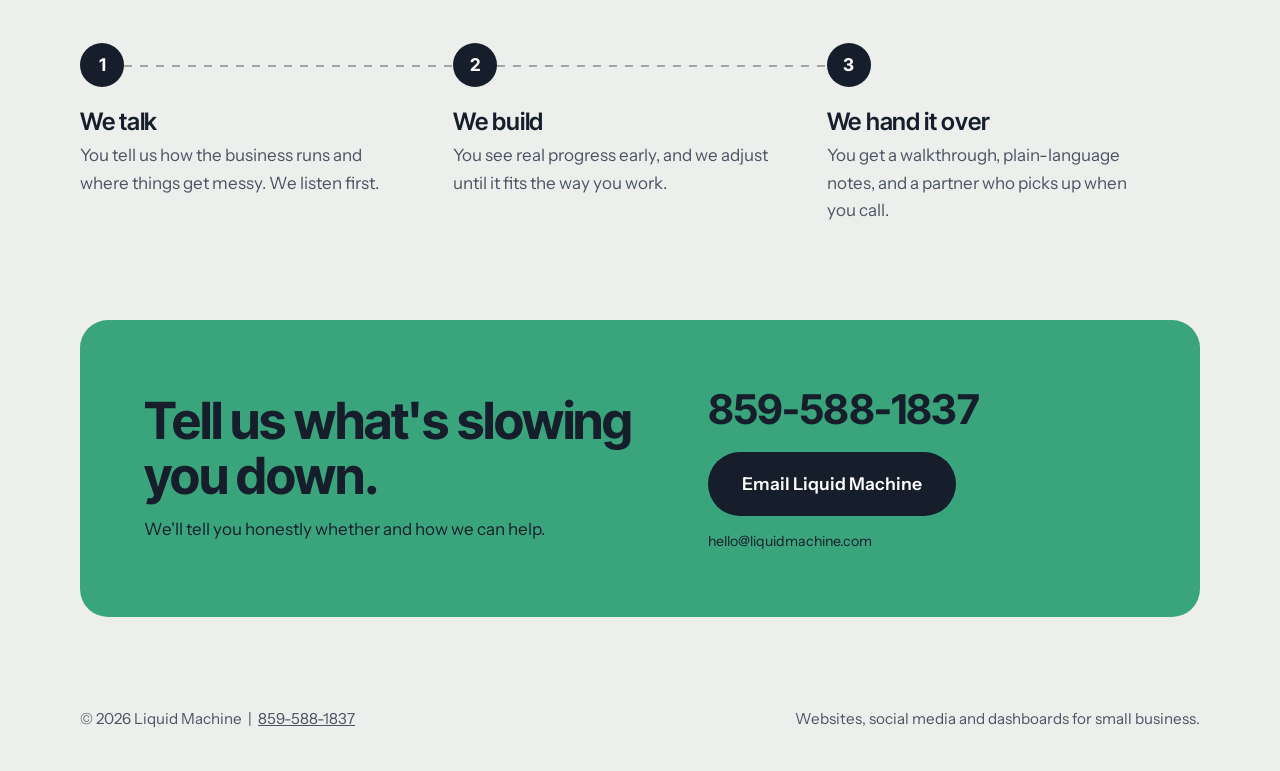
==== commit 52802ae6: "Describe My Domestic Church as an app in Recent work Co-Authored-By: Claude Opus 5.5 <noreply@anthro" ====
--- a/index.html
+++ b/index.html
@@ -238,10 +238,10 @@
         <div class="frame"><i></i><i></i><i></i><span>mydomesticchurch.org</span></div>
         <div class="pic"><img src="/work-mydomesticchurch.jpg" alt="My Domestic Church homepage: the headline Your home, ordered toward heaven, for Catholic homeschool families" width="1400" height="970" loading="lazy"></div>
         <div class="cap">
-          <span class="tag">Website and web app</span>
+          <span class="tag">Family app</span>
           <h3>My Domestic Church</h3>
-          <p>A private family site for Catholic homeschool families. Prayers and daily readings, school days and attendance, chores, meal plans and a family calendar, all in one place.</p>
-          <span class="visit">Visit mydomesticchurch.org</span>
+          <p>An app that helps Catholic homeschool families run the day. Prayers and daily readings, school days and attendance, chores, meal plans and a shared family calendar, all in one place.</p>
+          <span class="visit">See the app at mydomesticchurch.org</span>
         </div>
       </a>
       <a class="proj" href="https://www.stmargaretmaryoak.org/" target="_blank" rel="noopener">
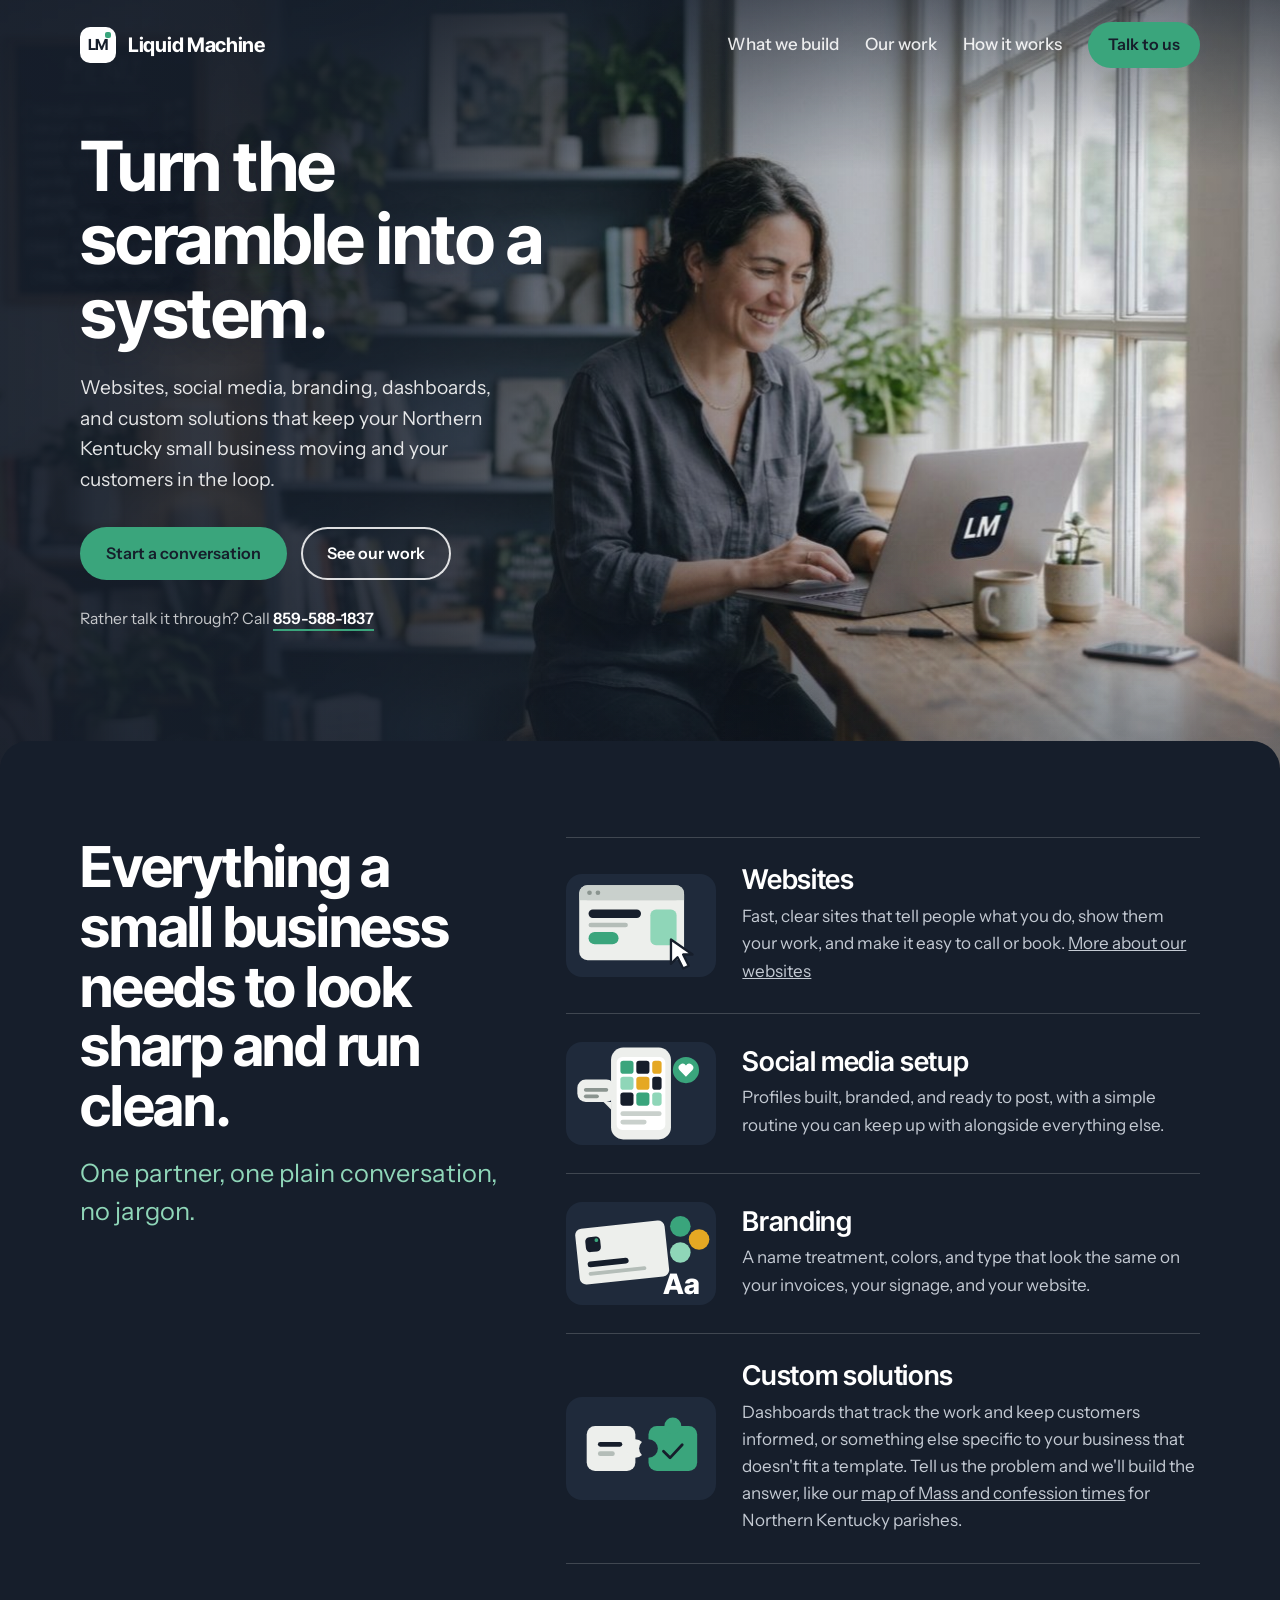
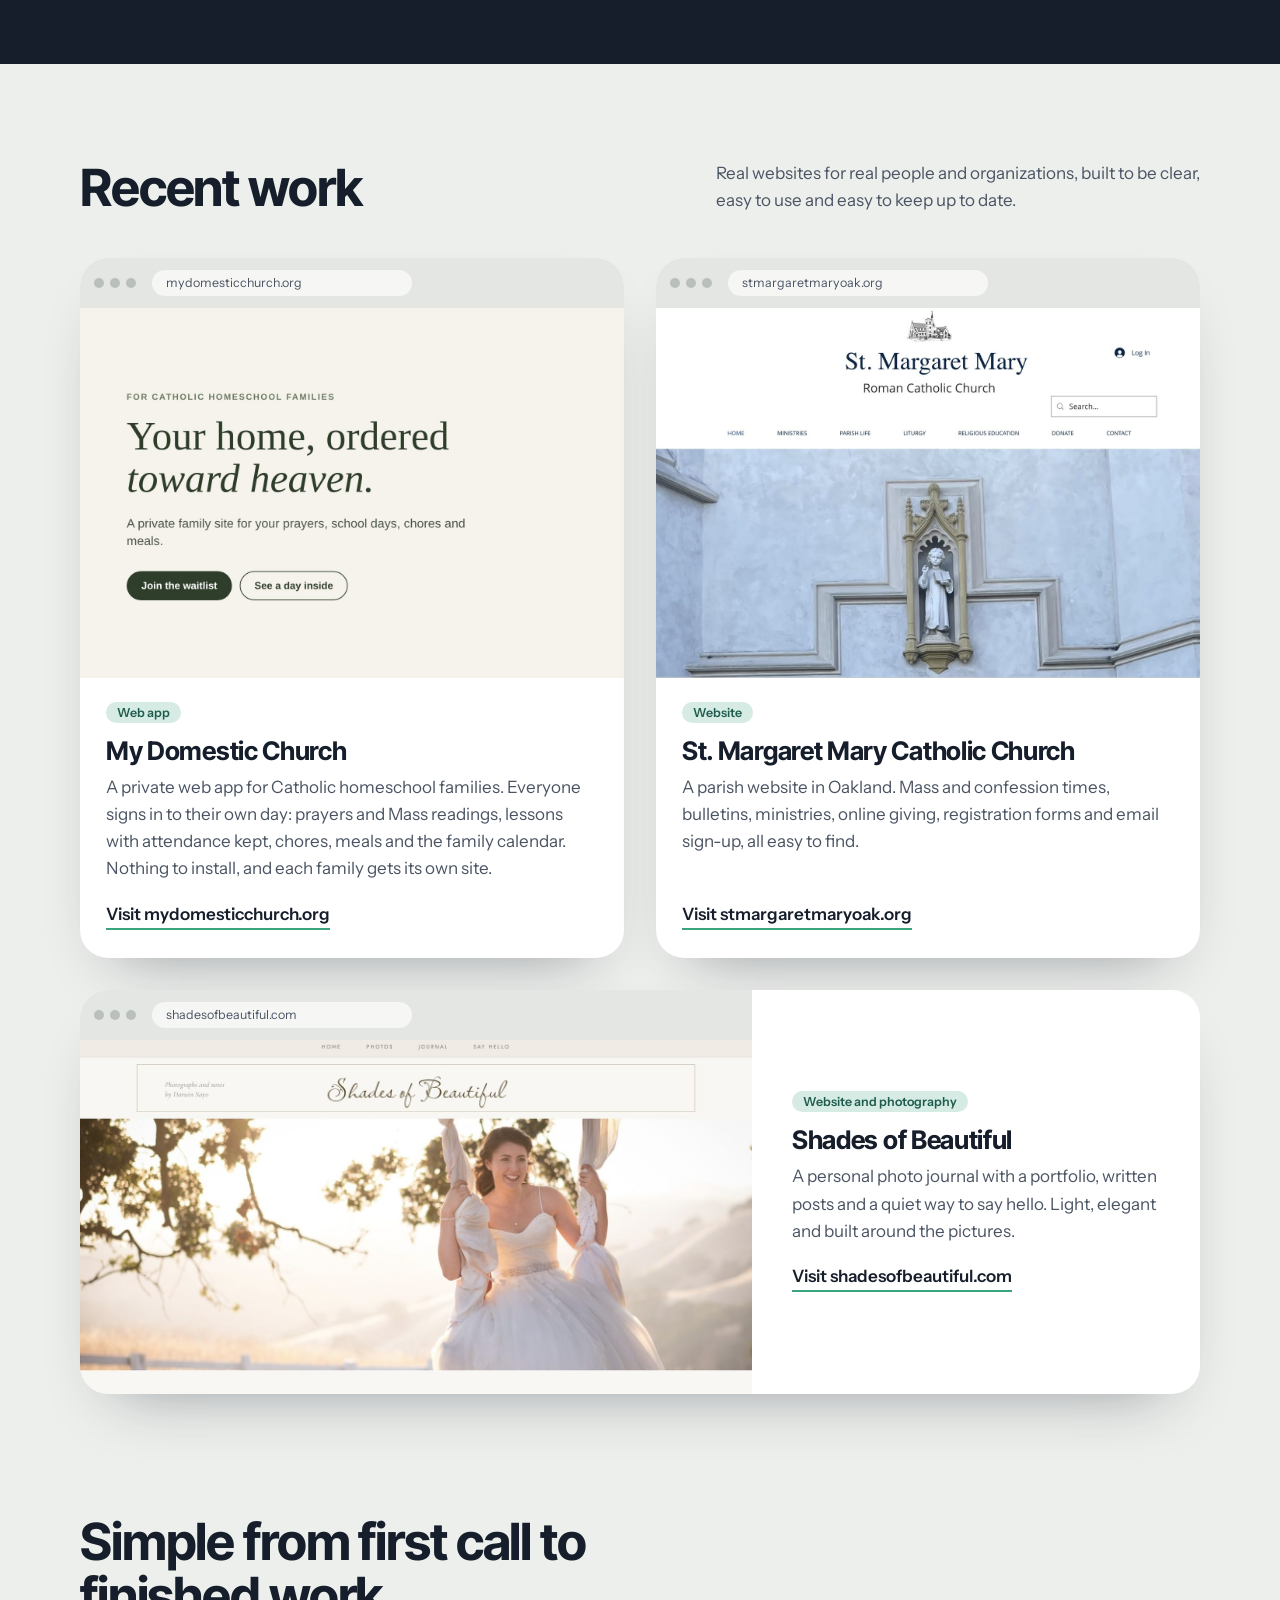
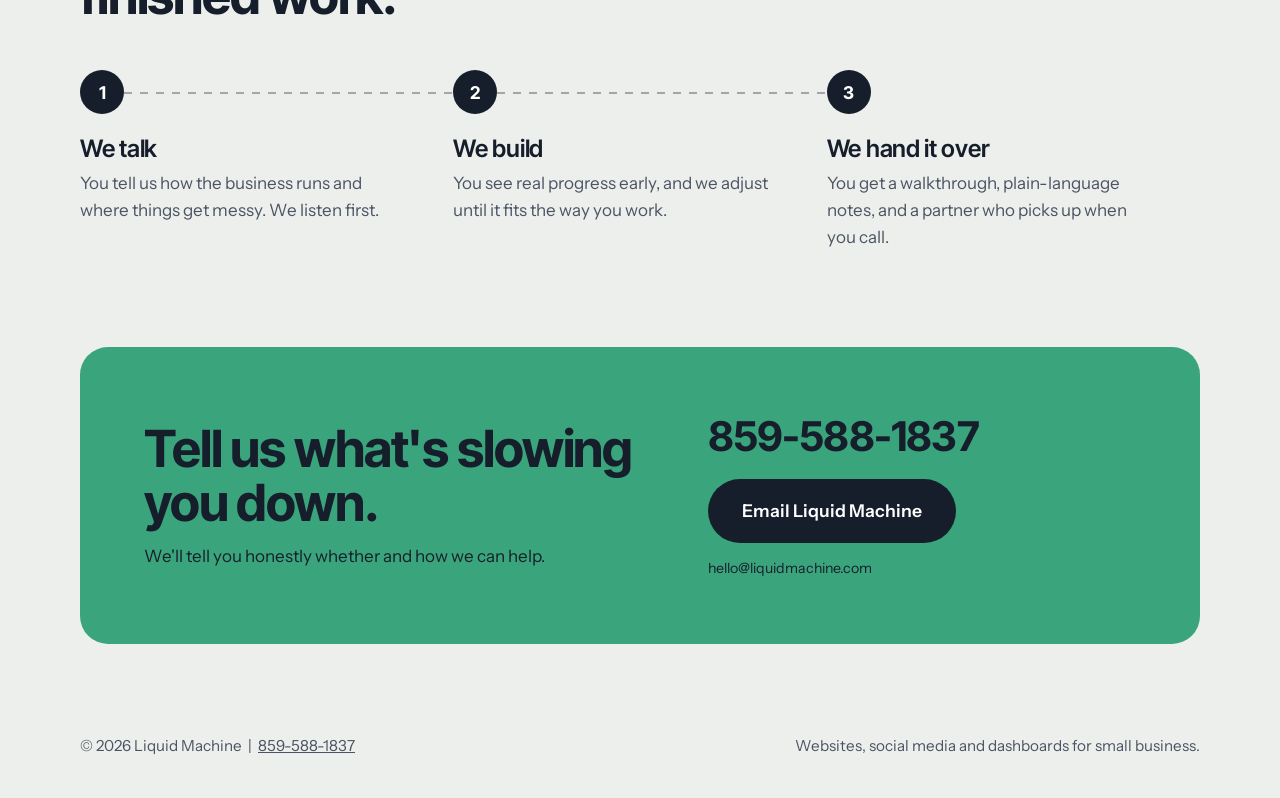
==== commit 46c9ffd0: "My Domestic Church card: describe it as a private web app Wording follows the mydomesticchurch.org h" ====
--- a/index.html
+++ b/index.html
@@ -236,12 +236,12 @@
     <div class="work-grid">
       <a class="proj" href="https://mydomesticchurch.org" target="_blank" rel="noopener">
         <div class="frame"><i></i><i></i><i></i><span>mydomesticchurch.org</span></div>
-        <div class="pic"><img src="/work-mydomesticchurch.jpg" alt="My Domestic Church homepage: the headline Your home, ordered toward heaven, for Catholic homeschool families" width="1400" height="970" loading="lazy"></div>
+        <div class="pic"><img src="/work-mydomesticchurch.jpg" alt="My Domestic Church, a private web app for Catholic homeschool families: the headline Your home, ordered toward heaven" width="1400" height="970" loading="lazy"></div>
         <div class="cap">
-          <span class="tag">Family app</span>
+          <span class="tag">Web app</span>
           <h3>My Domestic Church</h3>
-          <p>An app that helps Catholic homeschool families run the day. Prayers and daily readings, school days and attendance, chores, meal plans and a shared family calendar, all in one place.</p>
-          <span class="visit">See the app at mydomesticchurch.org</span>
+          <p>A private web app for Catholic homeschool families. Everyone signs in to their own day: prayers and Mass readings, lessons with attendance kept, chores, meals and the family calendar. Nothing to install, and each family gets its own site.</p>
+          <span class="visit">Visit mydomesticchurch.org</span>
         </div>
       </a>
       <a class="proj" href="https://www.stmargaretmaryoak.org/" target="_blank" rel="noopener">
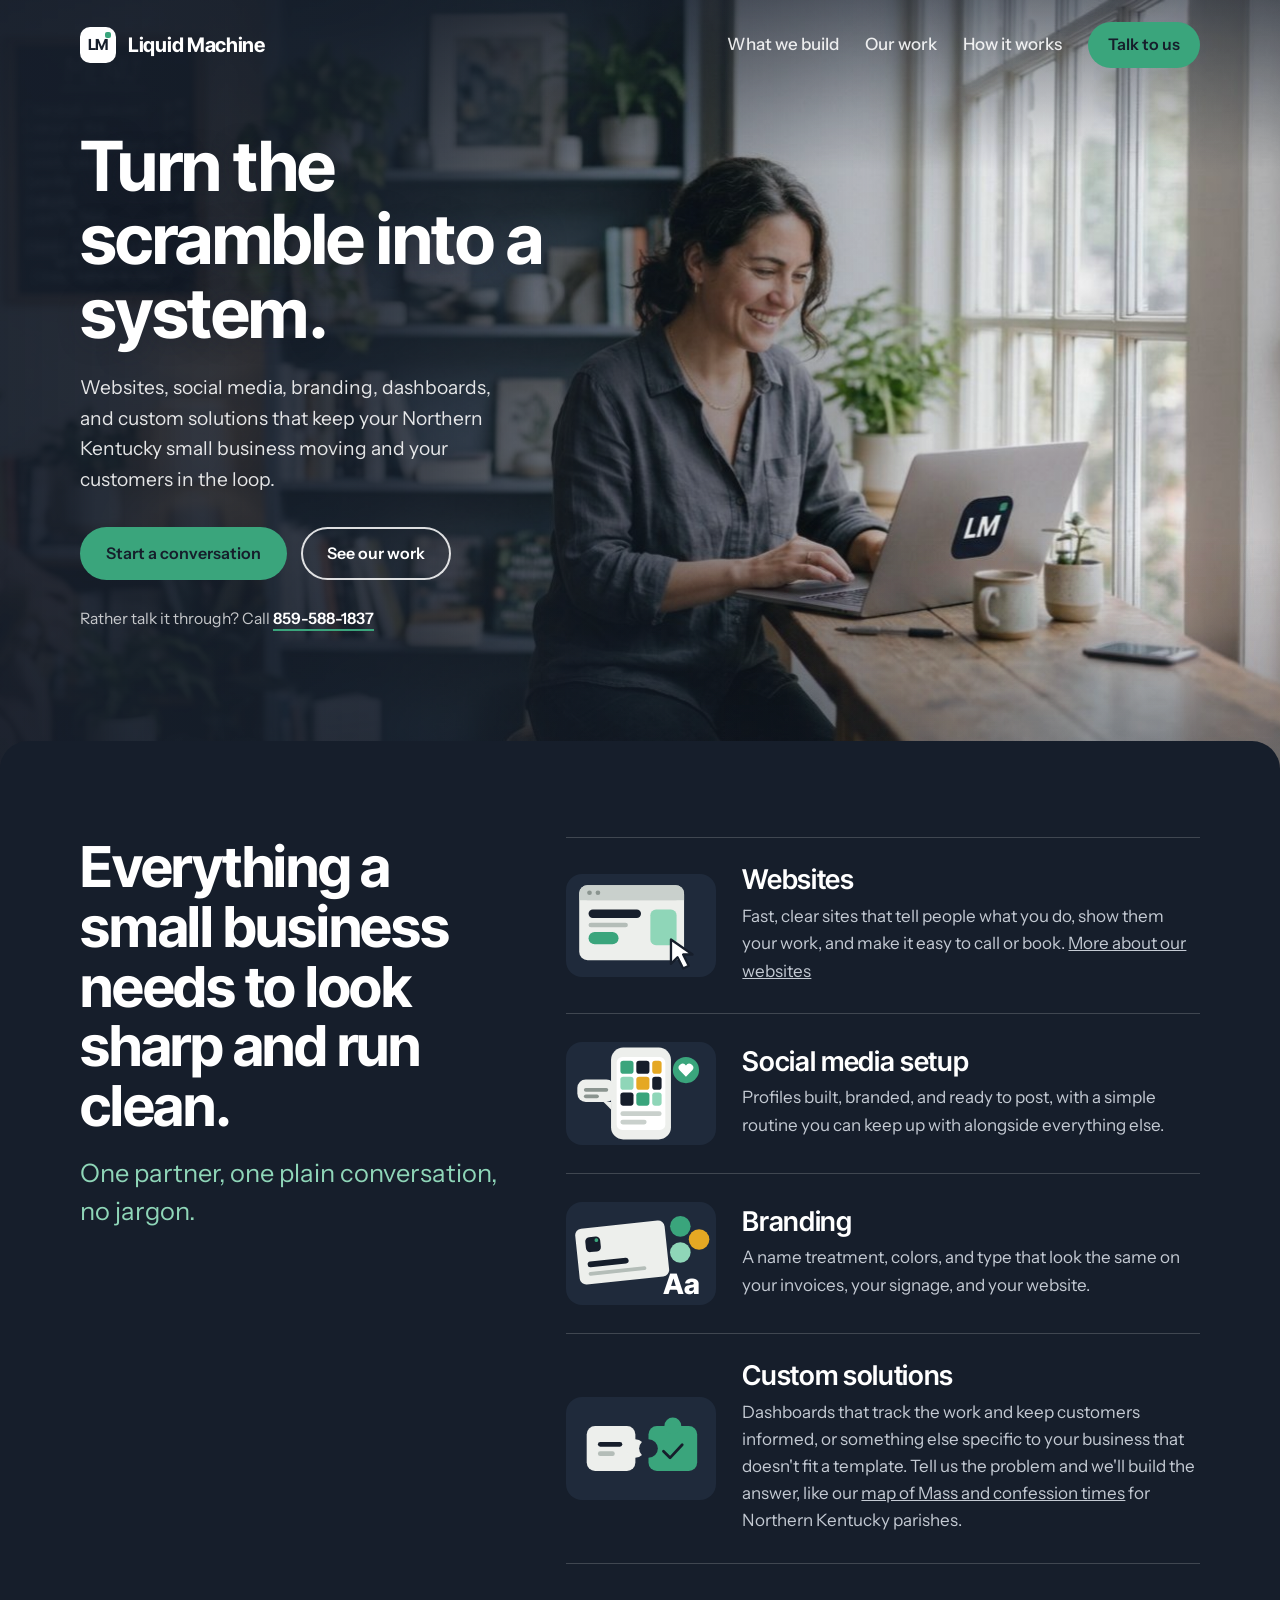
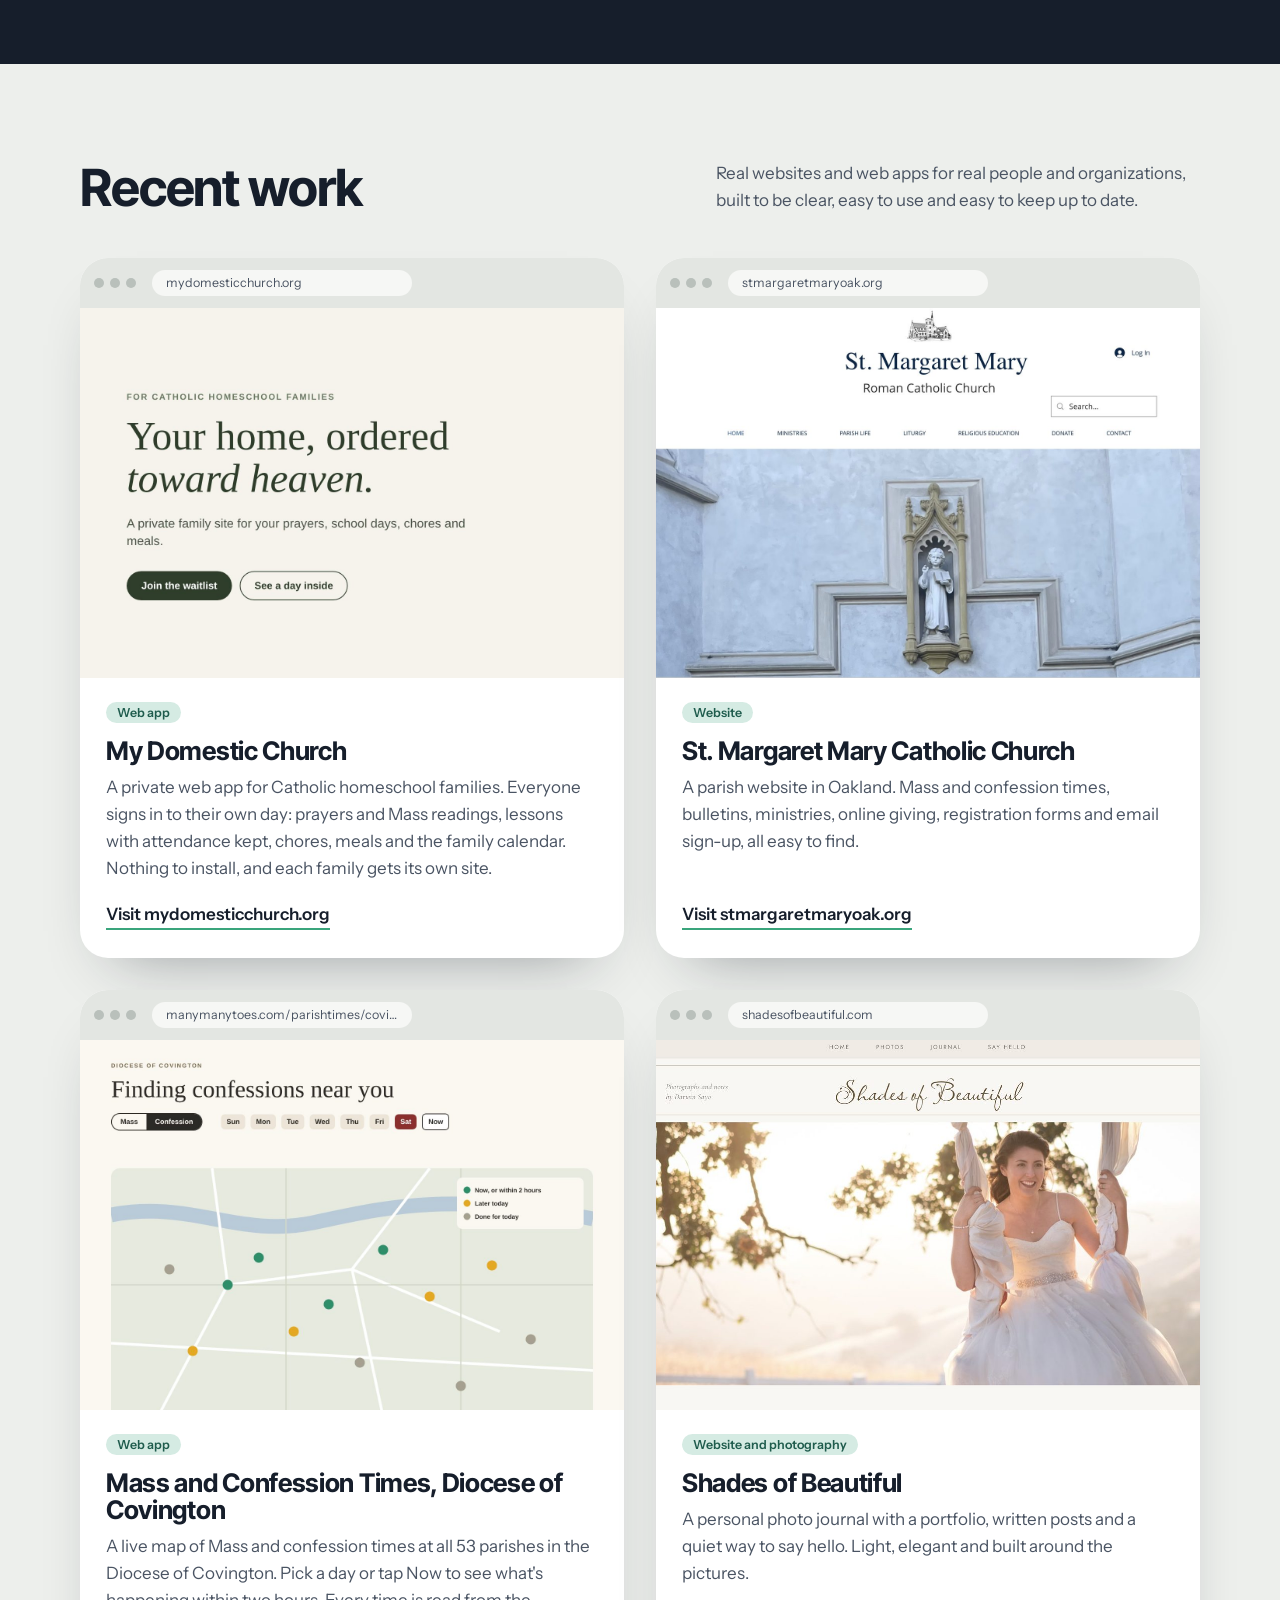
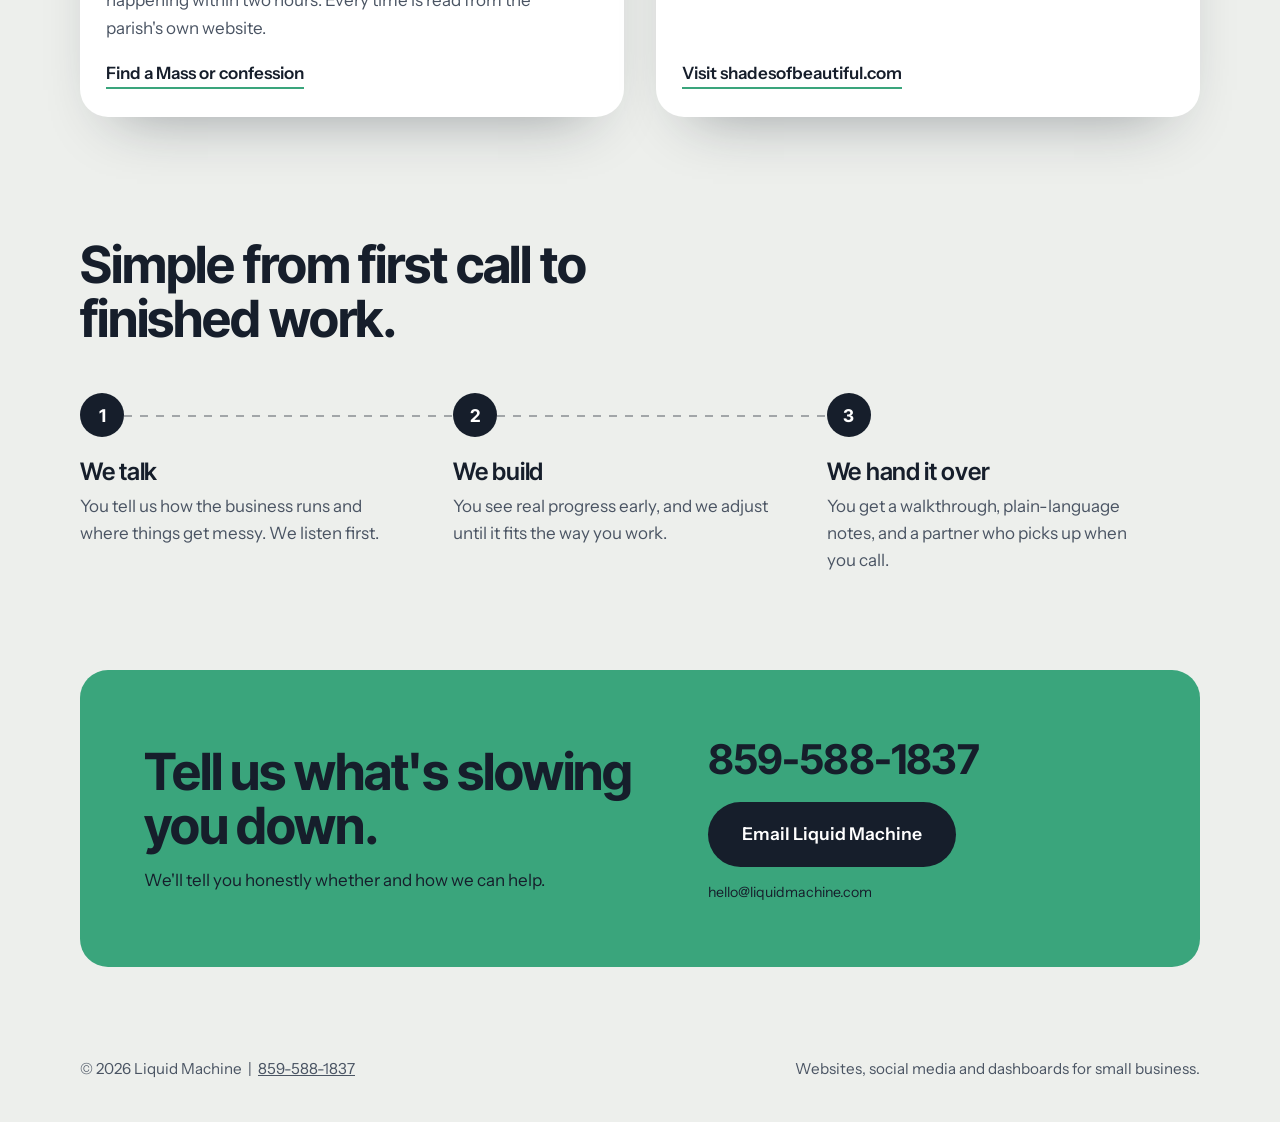
==== commit 2cc68db2: "Recent work: add the Diocese of Covington Mass and confession times app Adds a card for manymanytoes" ====
--- a/index.html
+++ b/index.html
@@ -231,7 +231,7 @@
   <div class="wrap">
     <div class="head">
       <h2>Recent work</h2>
-      <p class="sub">Real websites for real people and organizations, built to be clear, easy to use and easy to keep up to date.</p>
+      <p class="sub">Real websites and web apps for real people and organizations, built to be clear, easy to use and easy to keep up to date.</p>
     </div>
     <div class="work-grid">
       <a class="proj" href="https://mydomesticchurch.org" target="_blank" rel="noopener">
@@ -254,7 +254,17 @@
           <span class="visit">Visit stmargaretmaryoak.org</span>
         </div>
       </a>
-      <a class="proj wide" href="https://shadesofbeautiful.com" target="_blank" rel="noopener">
+      <a class="proj" href="https://manymanytoes.com/parishtimes/covington/" target="_blank" rel="noopener">
+        <div class="frame"><i></i><i></i><i></i><span>manymanytoes.com/parishtimes/covington</span></div>
+        <div class="pic"><img src="/work-parishtimes.jpg" alt="Parish times web app: Finding confessions near you, a map of the Diocese of Covington with Mass and Confession toggles and a day picker" width="1400" height="970" loading="lazy"></div>
+        <div class="cap">
+          <span class="tag">Web app</span>
+          <h3>Mass and Confession Times, Diocese of Covington</h3>
+          <p>A live map of Mass and confession times at all 53 parishes in the Diocese of Covington. Pick a day or tap Now to see what's happening within two hours. Every time is read from the parish's own website.</p>
+          <span class="visit">Find a Mass or confession</span>
+        </div>
+      </a>
+      <a class="proj" href="https://shadesofbeautiful.com" target="_blank" rel="noopener">
         <div class="frame"><i></i><i></i><i></i><span>shadesofbeautiful.com</span></div>
         <div class="pic"><img src="/work-shades.jpg" alt="Shades of Beautiful homepage: script wordmark above a sunlit photo of a bride on a fabric swing" width="1400" height="737" loading="lazy"></div>
         <div class="cap">
